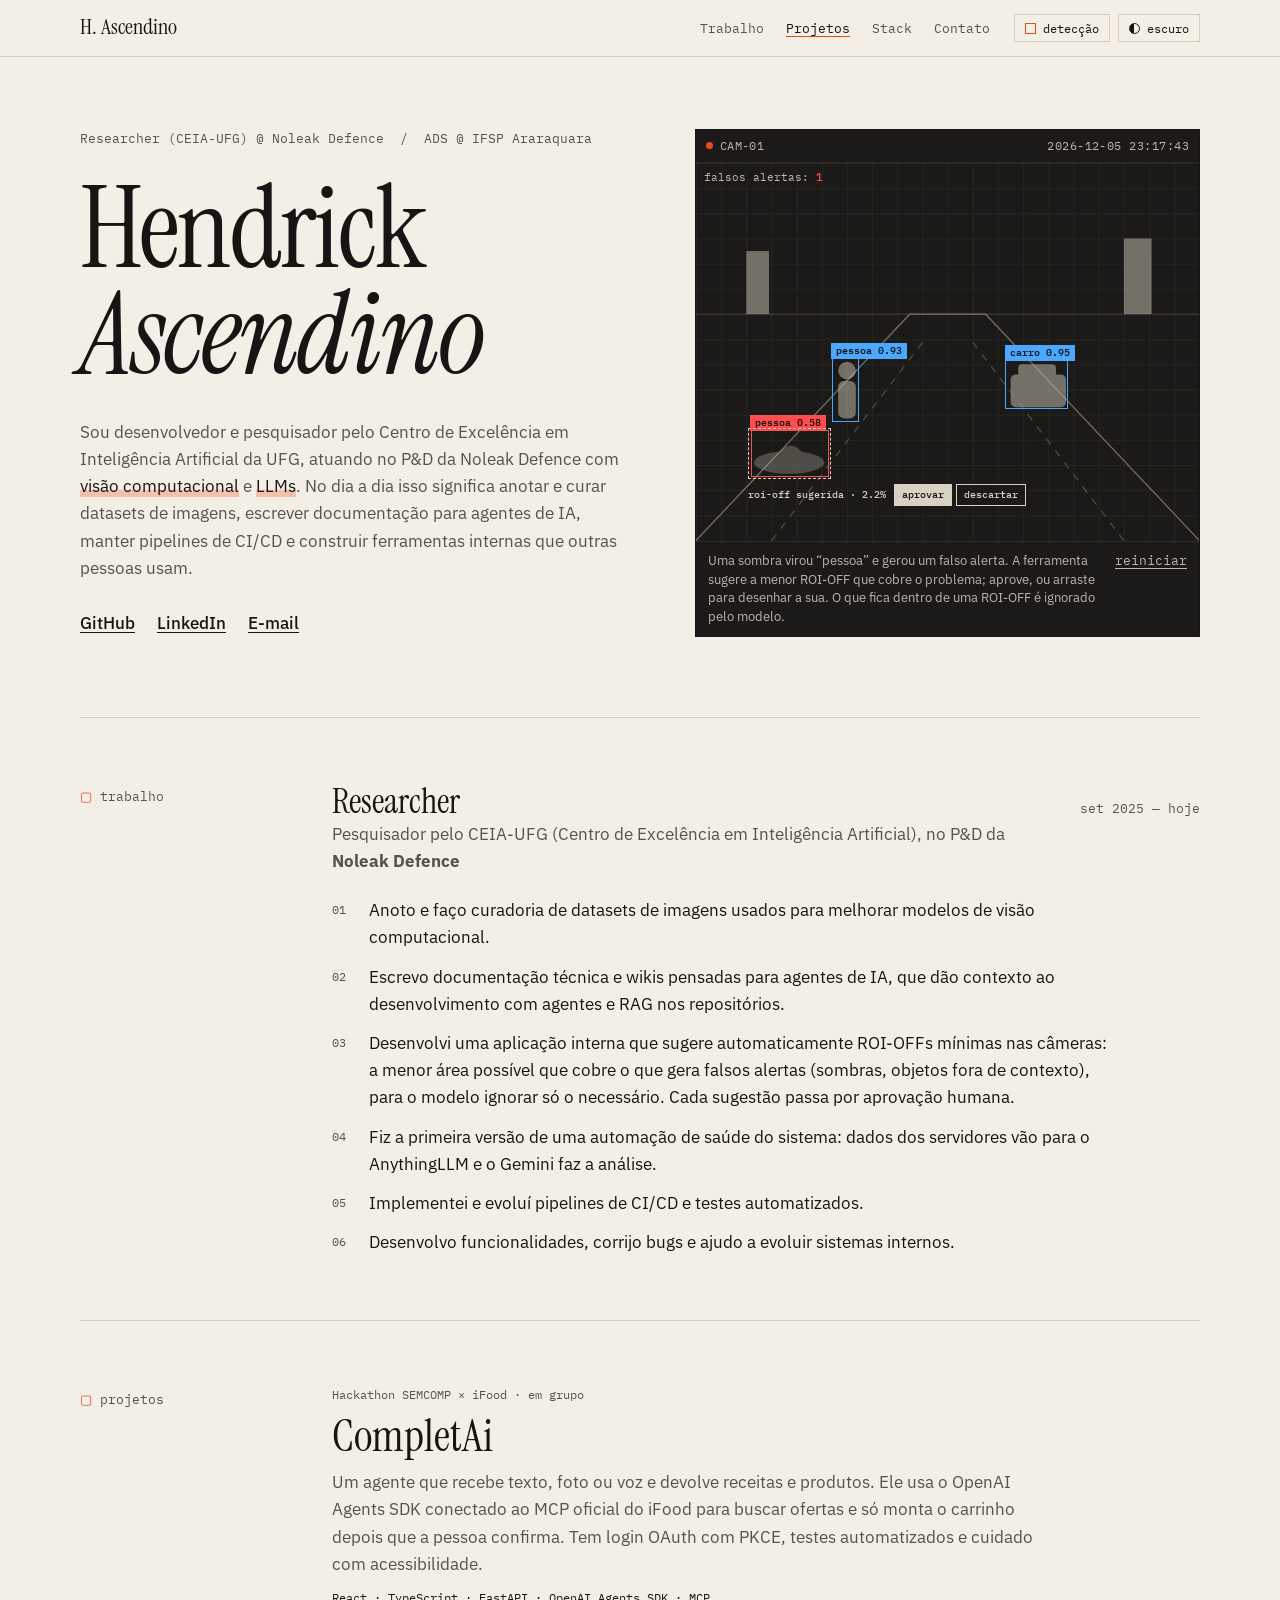
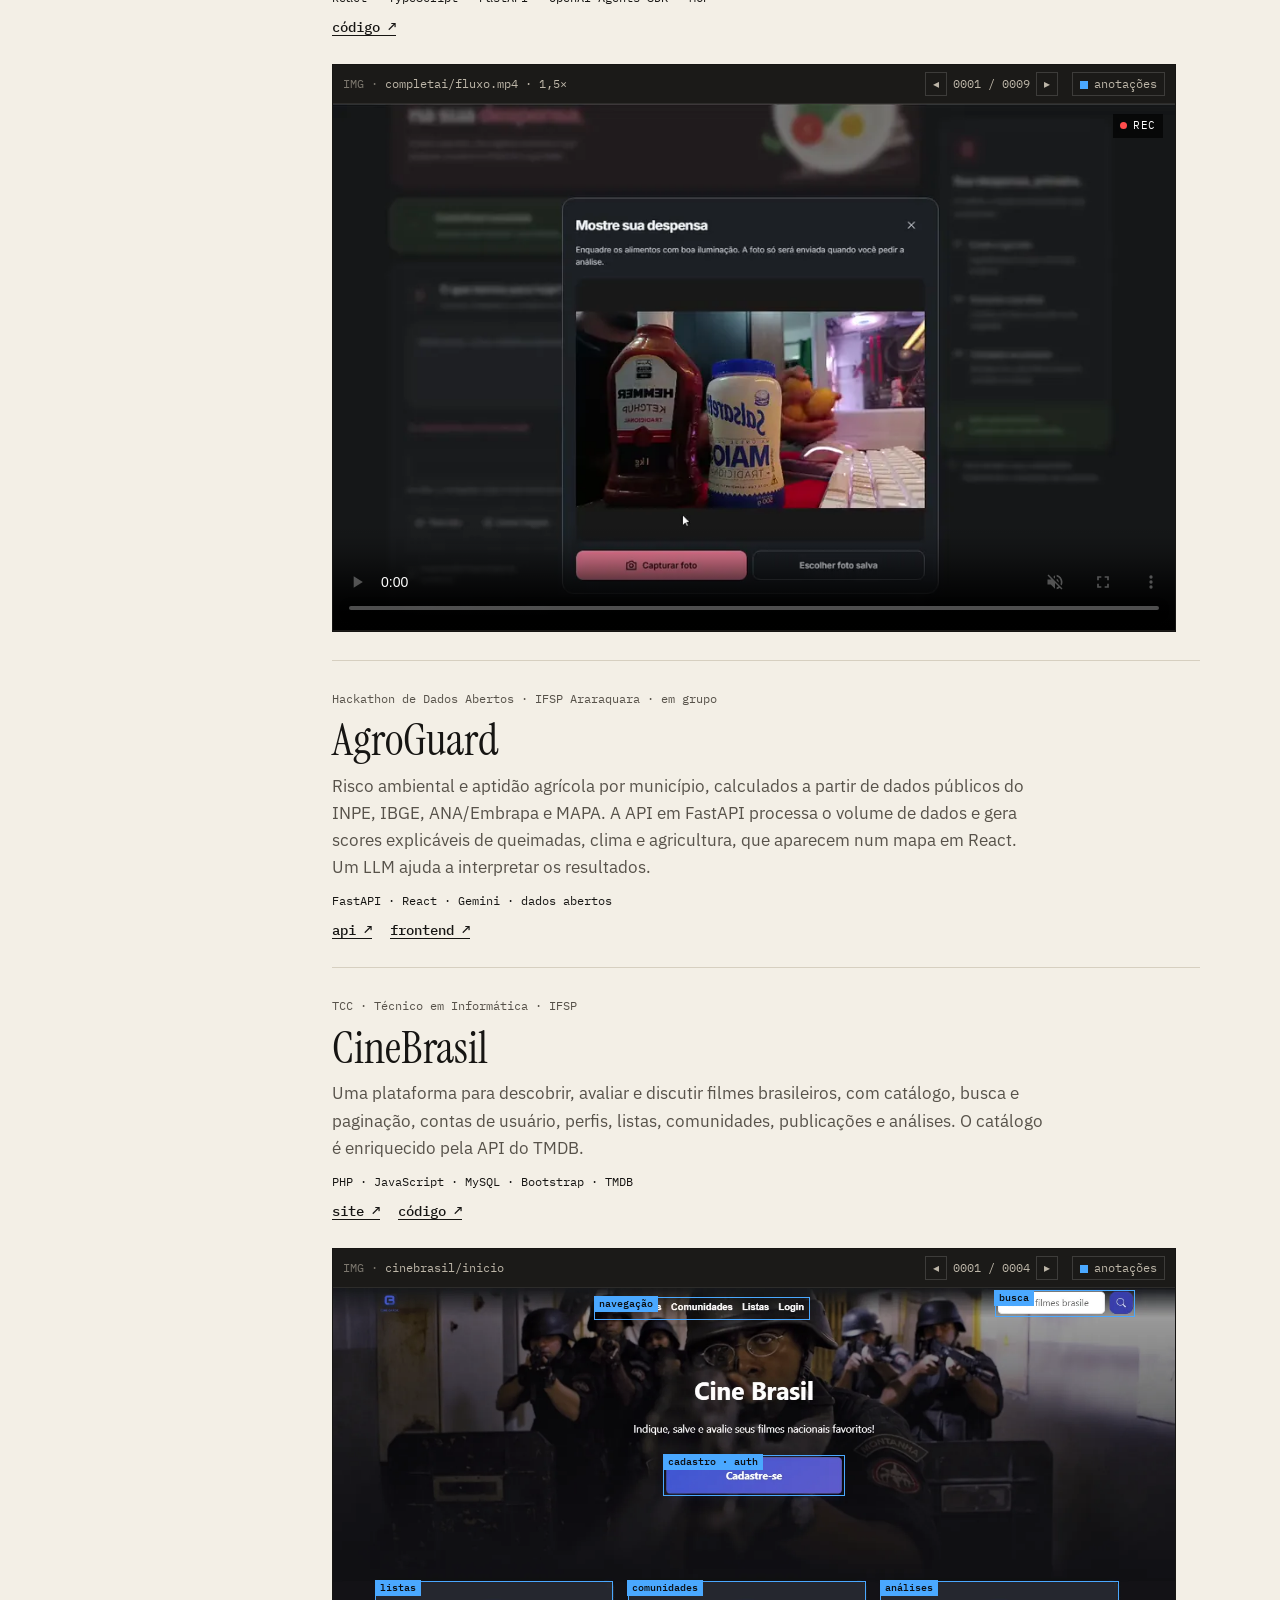
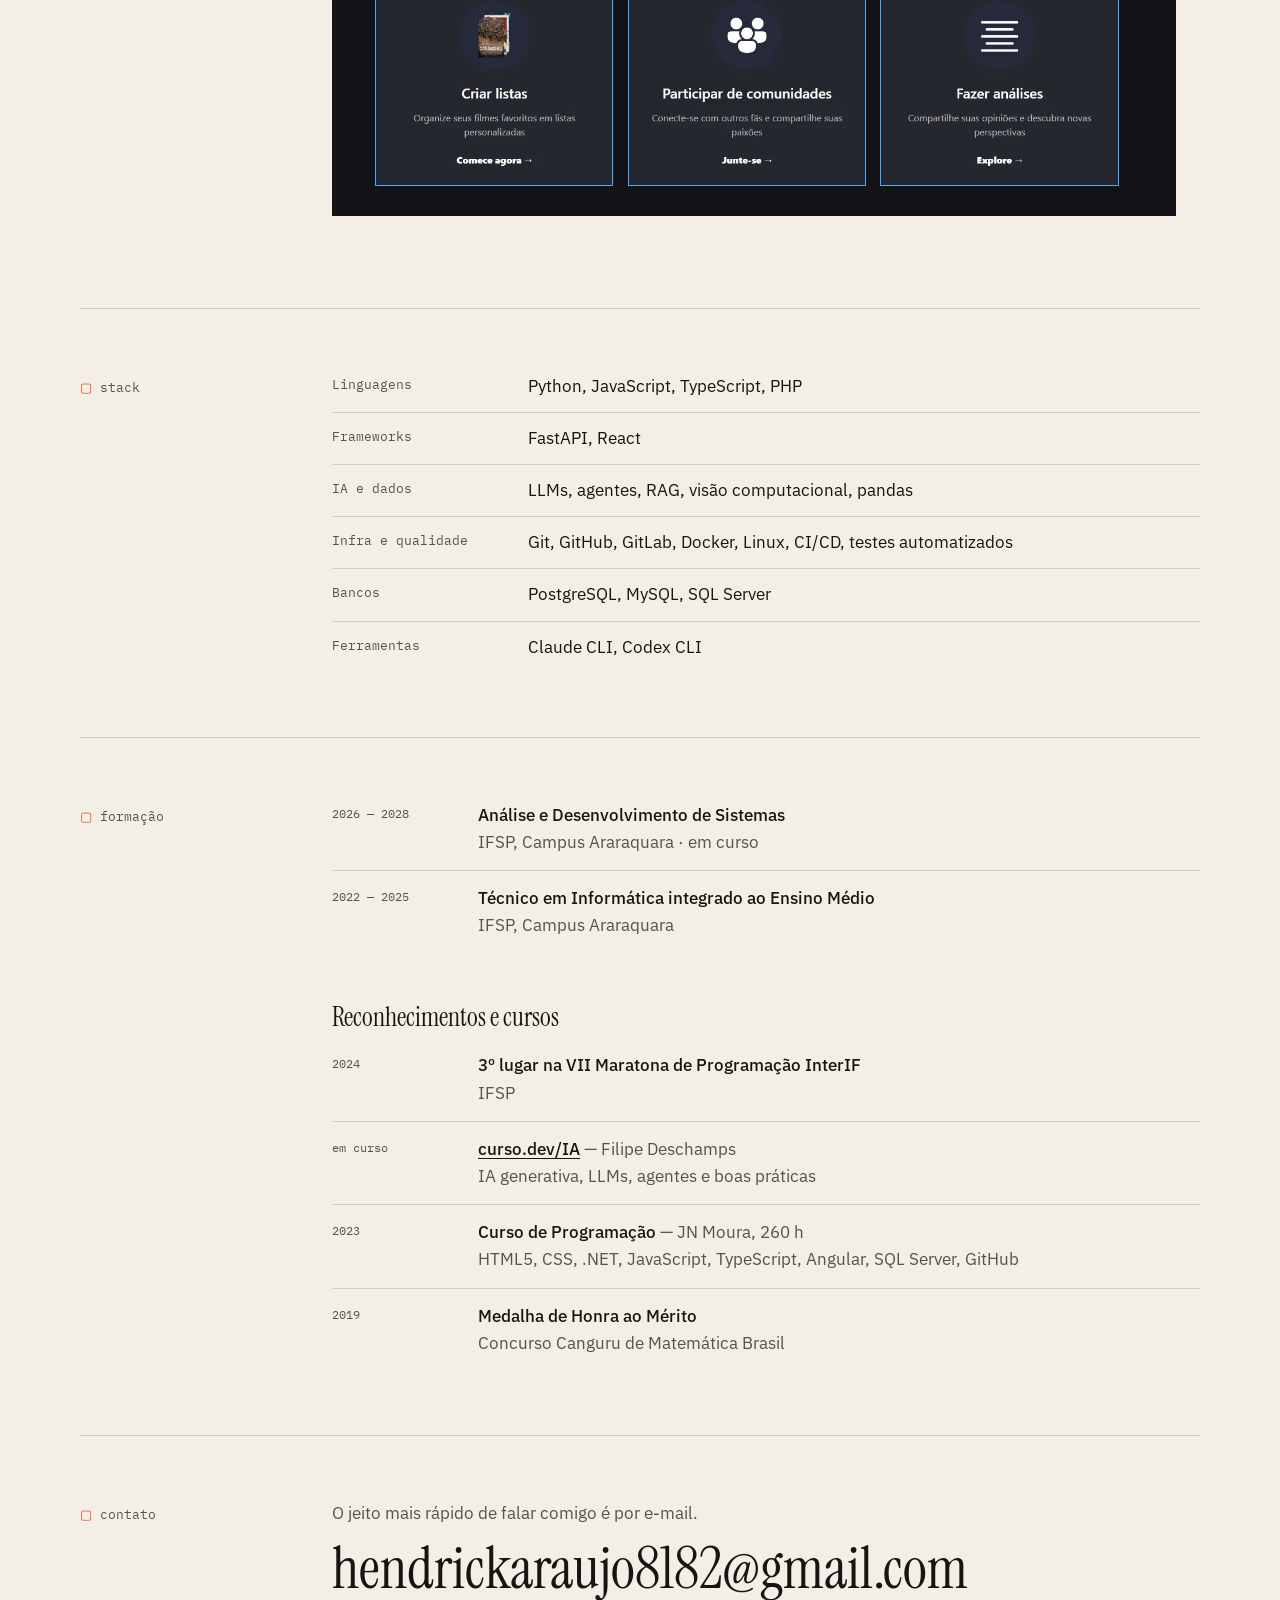
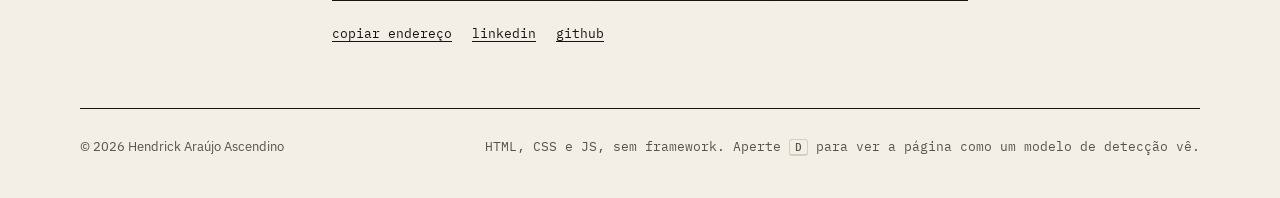
==== index.html @ 7380a677 "feat: trecho em vídeo e telas do tema claro no visualizador do CompletAi Co-Authored-By: Claude Opus" ====
<!doctype html>
<html lang="pt-BR">
<head>
  <meta charset="utf-8">
  <meta name="viewport" content="width=device-width, initial-scale=1">
  <title>Hendrick Ascendino</title>
  <meta name="description" content="Hendrick Araújo Ascendino — desenvolvedor e pesquisador no CEIA-UFG. Visão computacional, LLMs, RAG e aplicações full stack.">
  <meta property="og:title" content="Hendrick Ascendino">
  <meta property="og:description" content="Desenvolvedor e pesquisador no CEIA-UFG. Visão computacional, LLMs e full stack.">
  <link rel="icon" href="data:image/svg+xml,<svg xmlns='http://www.w3.org/2000/svg' viewBox='0 0 64 64'><rect width='64' height='64' fill='%23f3efe6'/><path d='M10 22V10h12M42 10h12v12M54 42v12H42M22 54H10V42' fill='none' stroke='%23e8491d' stroke-width='5'/><text x='32' y='42' font-family='Georgia,serif' font-size='30' fill='%23161513' text-anchor='middle'>H</text></svg>">
  <link rel="preconnect" href="https://fonts.googleapis.com">
  <link rel="preconnect" href="https://fonts.gstatic.com" crossorigin>
  <link href="https://fonts.googleapis.com/css2?family=Instrument+Serif:ital@0;1&family=IBM+Plex+Sans:wght@400;500;600&family=IBM+Plex+Mono:wght@400;500&display=swap" rel="stylesheet">
  <link rel="stylesheet" href="styles.css">
  <script>
    document.documentElement.classList.add('js');
    try { const t = localStorage.getItem('theme'); if (t) document.documentElement.dataset.theme = t; } catch (e) {}
  </script>
</head>
<body>
  <a class="skip" href="#conteudo">Pular para o conteúdo</a>

  <header class="top">
    <div class="wrap top__inner">
      <a href="#" class="top__name" data-det="nome">H. Ascendino</a>
      <nav class="top__nav" aria-label="Principal">
        <a href="#trabalho">Trabalho</a>
        <a href="#projetos">Projetos</a>
        <a href="#stack">Stack</a>
        <a href="#contato">Contato</a>
      </nav>
      <div class="top__tools">
        <button type="button" class="tool" id="detect-toggle" aria-pressed="false" title="Atalho: tecla D">
          <span class="tool__box" aria-hidden="true"></span>detecção
        </button>
        <button type="button" class="tool" id="theme-toggle" aria-label="Alternar tema claro/escuro">
          <span class="tool__theme" aria-hidden="true"></span><span id="theme-label">escuro</span>
        </button>
      </div>
    </div>
  </header>

  <main id="conteudo">

    <!-- ABERTURA -->
    <section class="intro wrap">
      <div class="intro__text">
        <p class="meta">Researcher (CEIA-UFG) @ Noleak Defence &nbsp;/&nbsp; ADS @ IFSP Araraquara</p>
        <h1 data-det="pessoa">Hendrick<br><em>Ascendino</em></h1>
        <p class="intro__lead" data-det="resumo">
          Sou desenvolvedor e pesquisador pelo Centro de Excelência em Inteligência Artificial
          da UFG, atuando no P&amp;D da Noleak Defence com <mark>visão computacional</mark> e
          <mark>LLMs</mark>. No dia a dia isso significa
          anotar e curar datasets de imagens, escrever documentação para agentes de IA, manter
          pipelines de CI/CD e construir ferramentas internas que outras pessoas usam.
        </p>
        <p class="intro__links">
          <a href="https://github.com/H3ndrick" target="_blank" rel="noopener">GitHub</a>
          <a href="https://www.linkedin.com/in/hendrick-ascendino/" target="_blank" rel="noopener">LinkedIn</a>
          <a href="mailto:hendrickaraujo8182@gmail.com">E-mail</a>
        </p>
      </div>

      <figure class="cam" data-det="câmera">
        <div class="cam__bar mono">
          <span><span class="rec" aria-hidden="true"></span>CAM-01</span>
          <span id="cam-clock">00:00:00</span>
        </div>
        <div class="cam__frame" id="cam-frame" role="application"
             aria-label="Simulação de câmera: aprove a ROI-OFF sugerida ou arraste para desenhar uma">
          <div class="cam__scene" aria-hidden="true">
            <svg viewBox="0 0 400 300" preserveAspectRatio="xMidYMid slice">
              <defs>
                <pattern id="grid" width="20" height="20" patternUnits="userSpaceOnUse">
                  <path d="M20 0H0V20" fill="none" stroke="currentColor" stroke-width=".5" opacity=".18"/>
                </pattern>
              </defs>
              <rect width="400" height="300" fill="url(#grid)"/>
              <!-- cena em perspectiva: corredor/estacionamento -->
              <g fill="none" stroke="currentColor" stroke-width="1" opacity=".55">
                <path d="M0 300 L170 120 M400 300 L230 120 M170 120 H230"/>
                <path d="M60 300 L182 140 M340 300 L218 140" stroke-dasharray="6 6" opacity=".6"/>
                <path d="M0 120 H400" opacity=".35"/>
              </g>
              <!-- sombra que o modelo confunde com uma pessoa -->
              <g fill="currentColor" opacity=".32">
                <ellipse cx="74" cy="238" rx="28" ry="9"/>
                <path d="M62 236 q12 -22 26 -2 z"/>
              </g>
              <g fill="currentColor" opacity=".55">
                <rect x="250" y="168" width="44" height="26" rx="4"/>
                <rect x="256" y="160" width="30" height="12" rx="3"/>
                <circle cx="120" cy="165" r="7"/>
                <rect x="113" y="173" width="14" height="30" rx="5"/>
                <rect x="40" y="70" width="18" height="50"/>
                <rect x="340" y="60" width="22" height="60"/>
              </g>
            </svg>
          </div>
          <div class="cam__layer" id="cam-layer"></div>
          <div class="cam__cross mono" id="cam-cross" aria-hidden="true"></div>
        </div>
        <figcaption class="cam__caption">
          <span>Uma sombra virou “pessoa” e gerou um falso alerta. A ferramenta sugere a menor ROI-OFF que cobre o problema; aprove, ou arraste para desenhar a sua. O que fica dentro de uma ROI-OFF é ignorado pelo modelo.</span>
          <button type="button" class="link-btn mono" id="cam-clear">reiniciar</button>
        </figcaption>
      </figure>
    </section>

    <!-- TRABALHO -->
    <section class="block wrap" id="trabalho">
      <h2 class="block__label">Trabalho</h2>
      <div class="block__body">
        <article class="job" data-det="experiência">
          <header class="job__head">
            <div>
              <h3>Researcher</h3>
              <p>Pesquisador pelo CEIA-UFG (Centro de Excelência em Inteligência Artificial), no P&amp;D da <strong>Noleak Defence</strong></p>
            </div>
            <p class="mono job__date">set 2025 — hoje</p>
          </header>
          <ul class="job__list">
            <li>Anoto e faço curadoria de datasets de imagens usados para melhorar modelos de visão computacional.</li>
            <li>Escrevo documentação técnica e wikis pensadas para agentes de IA, que dão contexto ao desenvolvimento com agentes e RAG nos repositórios.</li>
            <li>Desenvolvi uma aplicação interna que sugere automaticamente ROI-OFFs mínimas nas câmeras: a menor área possível que cobre o que gera falsos alertas (sombras, objetos fora de contexto), para o modelo ignorar só o necessário. Cada sugestão passa por aprovação humana.</li>
            <li>Fiz a primeira versão de uma automação de saúde do sistema: dados dos servidores vão para o AnythingLLM e o Gemini faz a análise.</li>
            <li>Implementei e evoluí pipelines de CI/CD e testes automatizados.</li>
            <li>Desenvolvo funcionalidades, corrijo bugs e ajudo a evoluir sistemas internos.</li>
          </ul>
        </article>
      </div>
    </section>

    <!-- PROJETOS -->
    <section class="block wrap" id="projetos">
      <h2 class="block__label">Projetos</h2>
      <ol class="block__body projects">
        <li class="proj" data-det="projeto">
          <p class="proj__ctx mono">Hackathon SEMCOMP × iFood · em grupo</p>
          <h3>CompletAi</h3>
          <p class="proj__desc">
            Um agente que recebe texto, foto ou voz e devolve receitas e produtos. Ele usa o
            OpenAI Agents SDK conectado ao MCP oficial do iFood para buscar ofertas e só monta o
            carrinho depois que a pessoa confirma. Tem login OAuth com PKCE, testes automatizados
            e cuidado com acessibilidade.
          </p>
          <p class="proj__stack mono">React · TypeScript · FastAPI · OpenAI Agents SDK · MCP</p>
          <p class="proj__links">
            <a href="https://github.com/YagorVitor/Hackathon-Ifood" target="_blank" rel="noopener">código</a>
          </p>

          <!-- Quadros extraídos da gravação do fluxo completo (endereço desfocado). -->
          <figure class="shot" aria-label="Quadros do CompletAi em funcionamento, com anotações">
            <div class="shot__bar mono">
              <span class="shot__file">completai/fluxo.mp4</span>
              <span class="shot__nav">
                <button type="button" class="shot__btn" data-step="-1" aria-label="Imagem anterior">◂</button>
                <span class="shot__count">0001 / 0009</span>
                <button type="button" class="shot__btn" data-step="1" aria-label="Próxima imagem">▸</button>
              </span>
              <button type="button" class="shot__toggle" aria-pressed="true">anotações</button>
            </div>
            <div class="shot__frame">
              <div class="shot__item shot__item--video" data-file="completai/fluxo.mp4 · 1,5×">
                <video src="img/completai-fluxo.mp4" poster="img/completai-fluxo-poster.webp"
                       muted loop playsinline preload="none"
                       aria-label="Trecho da gravação: a foto da despensa é capturada e o agente lista os ingredientes reconhecidos"></video>
                <span class="shot__rec mono" aria-hidden="true">REC</span>
              </div>
              <div class="shot__item" data-file="completai/inicio" hidden>
                <img src="img/completai-1-inicio.webp" width="1440" height="900" loading="lazy"
                     alt="Tela inicial do CompletAi: etapas do fluxo, conta iFood conectada e campo para descrever a despensa">
                <div class="ann ann--below" style="--l:81.6; --t:3; --w:10.8; --h:4" data-label="OAuth · iFood"></div>
                <div class="ann ann--out" style="--l:17; --t:12.8; --w:64.6; --h:4.2" data-label="fluxo em 4 etapas"></div>
                <div class="ann" style="--l:6.6; --t:52.3; --w:63.3; --h:10.3" data-label="conta conectada"></div>
                <div class="ann" style="--l:8.5; --t:75.9; --w:59.4; --h:16.1" data-label="entrada · texto"></div>
              </div>
              <div class="shot__item" data-file="completai/foto" hidden>
                <img src="img/completai-2-foto.webp" width="1440" height="900" loading="lazy"
                     alt="Modal Mostre sua despensa capturando pela câmera uma foto com ketchup e maionese">
                <div class="ann ann--group ann--out" style="--l:26.9; --t:15.4; --w:45.1; --h:75.5" data-label="entrada · câmera"></div>
                <div class="ann" style="--l:32.3; --t:37.1; --w:11.9; --h:37.3" data-label="ketchup 0.94"></div>
                <div class="ann" style="--l:44.6; --t:46.2; --w:9; --h:28.2" data-label="maionese 0.91"></div>
                <div class="ann" style="--l:55; --t:48.5; --w:6; --h:12.7" data-label="batata 0.62"></div>
              </div>
              <div class="shot__item" data-file="completai/sugestoes" hidden>
                <img src="img/completai-3-sugestoes.webp" width="1440" height="900" loading="lazy"
                     alt="Três sugestões do agente: aproveitar o que tem, completar no mercado e conveniência">
                <div class="ann ann--out" style="--l:6.6; --t:3.5; --w:10.8; --h:5.3" data-label="voz · TTS"></div>
                <div class="ann ann--out" style="--l:6.6; --t:18.6; --w:20.4; --h:81.2" data-label="aproveitar"></div>
                <div class="ann ann--out" style="--l:27.9; --t:18.6; --w:20.4; --h:81.2" data-label="completar no mercado"></div>
                <div class="ann ann--out" style="--l:49.3; --t:18.6; --w:20.4; --h:81.2" data-label="conveniência"></div>
                <div class="ann ann--out" style="--l:73.4; --t:20; --w:17.4; --h:10.8" data-label="ingredientes reconhecidos"></div>
              </div>
              <div class="shot__item" data-file="completai/oferta" hidden>
                <img src="img/completai-4-oferta.webp" width="1440" height="900" loading="lazy"
                     alt="Oferta de carne moída retornada pelo MCP do iFood, com loja, preço, frete e custo estimado">
                <div class="ann ann--out" style="--l:8.1; --t:22.7; --w:60.3; --h:17.3" data-label="oferta · MCP iFood"></div>
                <div class="ann" style="--l:8.1; --t:41.6; --w:60.3; --h:19.6" data-label="custo estimado"></div>
                <div class="ann" style="--l:8.1; --t:62.7; --w:60.3; --h:5.9" data-label="montar carrinho"></div>
              </div>
              <div class="shot__item" data-file="completai/revisao" hidden>
                <img src="img/completai-5-revisao.webp" width="1440" height="900" loading="lazy"
                     alt="Revisão do carrinho antes de confirmar, com item, subtotal estimado e aviso do que acontece ao confirmar">
                <div class="ann ann--out" style="--l:6.6; --t:17.9; --w:63.3; --h:46.4" data-label="carrinho proposto"></div>
                <div class="ann" style="--l:8.1; --t:35.1; --w:60.1; --h:5.2" data-label="endereço · oculto"></div>
                <div class="ann" style="--l:6.6; --t:66.4; --w:63.3; --h:10.8" data-label="confirmação humana"></div>
              </div>
              <div class="shot__item" data-file="completai/resultado" hidden>
                <img src="img/completai-6-resultado.webp" width="1440" height="900" loading="lazy"
                     alt="Resultado do MCP do iFood: itens conferidos no carrinho com subtotal, descontos e total">
                <div class="ann ann--out" style="--l:17; --t:13; --w:66; --h:4.2" data-label="etapa 4/4"></div>
                <div class="ann ann--out" style="--l:6.6; --t:30.4; --w:63.3; --h:11.7" data-label="resposta · MCP iFood"></div>
                <div class="ann ann--out" style="--l:8.1; --t:59; --w:60.3; --h:14.7" data-label="totais do iFood"></div>
              </div>
              <div class="shot__item" data-file="completai/inicio · tema claro" hidden>
                <img src="img/completai-7-claro.webp" width="1440" height="900" loading="lazy"
                     alt="Tela inicial do CompletAi no tema claro, com o painel para conectar a conta iFood">
                <div class="ann ann--below" style="--l:80.4; --t:2.3; --w:12.4; --h:5.5" data-label="OAuth · iFood"></div>
                <div class="ann ann--out" style="--l:17.7; --t:12.9; --w:64.6; --h:3.9" data-label="fluxo em 4 etapas"></div>
                <div class="ann ann--out" style="--l:7.2; --t:52.4; --w:63.1; --h:16.4" data-label="login OAuth · PKCE"></div>
                <div class="ann ann--out" style="--l:9; --t:82.1; --w:59.4; --h:16" data-label="entrada · texto"></div>
              </div>
              <div class="shot__item" data-file="completai/camera · tema claro" hidden>
                <img src="img/completai-8-camera-off.webp" width="1440" height="900" loading="lazy"
                     alt="Modal da câmera no tema claro avisando que a câmera foi desligada ao sair da aba">
                <div class="ann ann--group ann--out" style="--l:27.5; --t:12.7; --w:45; --h:85" data-label="entrada · câmera"></div>
                <div class="ann" style="--l:29.3; --t:28.3; --w:41.4; --h:49.8" data-label="câmera · sem sinal"></div>
                <div class="ann ann--out" style="--l:29.3; --t:79.9; --w:41.4; --h:7.6" data-label="erro tratado"></div>
              </div>
              <div class="shot__scan" aria-hidden="true"></div>
            </div>
          </figure>
        </li>

        <li class="proj" data-det="projeto">
          <p class="proj__ctx mono">Hackathon de Dados Abertos · IFSP Araraquara · em grupo</p>
          <h3>AgroGuard</h3>
          <p class="proj__desc">
            Risco ambiental e aptidão agrícola por município, calculados a partir de dados públicos
            do INPE, IBGE, ANA/Embrapa e MAPA. A API em FastAPI processa o volume de dados e gera
            scores explicáveis de queimadas, clima e agricultura, que aparecem num mapa em React.
            Um LLM ajuda a interpretar os resultados.
          </p>
          <p class="proj__stack mono">FastAPI · React · Gemini · dados abertos</p>
          <p class="proj__links">
            <a href="https://github.com/H3ndrick/agroguard-api" target="_blank" rel="noopener">api</a>
            <a href="https://github.com/gugah-com-h/AgroGuardAI" target="_blank" rel="noopener">frontend</a>
          </p>
        </li>

        <li class="proj" data-det="projeto">
          <p class="proj__ctx mono">TCC · Técnico em Informática · IFSP</p>
          <h3>CineBrasil</h3>
          <p class="proj__desc">
            Uma plataforma para descobrir, avaliar e discutir filmes brasileiros, com catálogo,
            busca e paginação, contas de usuário, perfis, listas, comunidades, publicações e
            análises. O catálogo é enriquecido pela API do TMDB.
          </p>
          <p class="proj__stack mono">PHP · JavaScript · MySQL · Bootstrap · TMDB</p>
          <p class="proj__links">
            <a href="https://cinebrasil.gt.tc" target="_blank" rel="noopener">site</a>
            <a href="https://github.com/H3ndrick/cinebrasil-tcc" target="_blank" rel="noopener">código</a>
          </p>

          <!-- Visualizador de prints no estilo dataset anotado.
               Cada .shot__item é um "frame"; as caixas usam % da imagem (--l, --t, --w, --h). -->
          <figure class="shot" aria-label="Capturas de tela do CineBrasil com anotações">
            <div class="shot__bar mono">
              <span class="shot__file">cinebrasil/inicio</span>
              <span class="shot__nav">
                <button type="button" class="shot__btn" data-step="-1" aria-label="Imagem anterior">◂</button>
                <span class="shot__count">0001 / 0004</span>
                <button type="button" class="shot__btn" data-step="1" aria-label="Próxima imagem">▸</button>
              </span>
              <button type="button" class="shot__toggle" aria-pressed="true">anotações</button>
            </div>
            <div class="shot__frame">
              <div class="shot__item" data-file="cinebrasil/inicio">
                <img src="img/cinebrasil-inicio.webp" width="1440" height="900" loading="lazy"
                     alt="Página inicial do CineBrasil: menu, busca, botão de cadastro e cards de listas, comunidades e análises">
                <div class="ann" style="--l:31; --t:1.6; --w:25.6; --h:4.4" data-label="navegação"></div>
                <div class="ann" style="--l:78.6; --t:.4; --w:16.6; --h:5" data-label="busca"></div>
                <div class="ann" style="--l:39.2; --t:31.6; --w:21.6; --h:7.8" data-label="cadastro · auth"></div>
                <div class="ann" style="--l:5; --t:55.6; --w:28.3; --h:38.9" data-label="listas"></div>
                <div class="ann" style="--l:35; --t:55.6; --w:28.3; --h:38.9" data-label="comunidades"></div>
                <div class="ann" style="--l:65; --t:55.6; --w:28.3; --h:38.9" data-label="análises"></div>
              </div>
              <div class="shot__item" data-file="cinebrasil/filmes" hidden>
                <img src="img/cinebrasil-filmes.webp" width="1440" height="900" loading="lazy"
                     alt="Catálogo de filmes brasileiros do CineBrasil em grade de pôsteres, com dados da API do TMDB">
                <div class="ann" style="--l:78.6; --t:.4; --w:16.6; --h:5" data-label="busca"></div>
                <div class="ann" style="--l:13.06; --t:8.89; --w:13.89; --h:33.33" data-label="filme 0.98"></div>
                <div class="ann" style="--l:28.06; --t:8.89; --w:13.89; --h:33.33" data-label="filme 0.97"></div>
                <div class="ann" style="--l:43.06; --t:8.89; --w:13.89; --h:33.33" data-label="filme 0.99"></div>
                <div class="ann" style="--l:58.06; --t:8.89; --w:13.89; --h:33.33" data-label="filme 0.96"></div>
                <div class="ann" style="--l:73.06; --t:8.89; --w:13.89; --h:33.33" data-label="filme 0.98"></div>
                <div class="ann ann--group" style="--l:12.4; --t:43.4; --w:75.2; --h:56.6" data-label="catálogo · API TMDB"></div>
              </div>
              <div class="shot__item" data-file="cinebrasil/filme?id=1000837" hidden>
                <img src="img/cinebrasil-filme.webp" width="1440" height="900" loading="lazy"
                     alt="Página do filme Ainda Estou Aqui no CineBrasil: capa, sinopse, botão de adicionar à lista, análise do usuário e média de avaliações">
                <div class="ann" style="--l:7; --t:14.8; --w:13.4; --h:31.4" data-label="capa · TMDB"></div>
                <div class="ann ann--out" style="--l:25; --t:39.6; --w:19.2; --h:7.2" data-label="filme 0.99"></div>
                <div class="ann ann--out" style="--l:74; --t:40.6; --w:21.2; --h:23.4" data-label="minha análise"></div>
                <div class="ann ann--out" style="--l:4.7; --t:47.9; --w:11.3; --h:5.5" data-label="listas"></div>
                <div class="ann" style="--l:4.7; --t:54.6; --w:68.6; --h:11.4" data-label="sinopse"></div>
                <div class="ann" style="--l:4.7; --t:83.2; --w:20.3; --h:16.8" data-label="média das notas"></div>
              </div>
              <div class="shot__item" data-file="cinebrasil/perfil" hidden>
                <img src="img/cinebrasil-perfil.webp" width="1440" height="900" loading="lazy"
                     alt="Perfil de usuário no CineBrasil com foto, seguidores e avaliações de O Homem Que Copiava e Bacurau">
                <div class="ann" style="--l:18.9; --t:12.9; --w:12.3; --h:20" data-label="pessoa 0.91"></div>
                <div class="ann ann--out" style="--l:68.5; --t:26.4; --w:13; --h:4.8" data-label="seguidores"></div>
                <div class="ann ann--out" style="--l:41.9; --t:33.3; --w:15.5; --h:3.4" data-label="abas"></div>
                <div class="ann" style="--l:24.3; --t:40.6; --w:50.1; --h:22.6" data-label="avaliação 0.97"></div>
                <div class="ann" style="--l:24.3; --t:67.4; --w:50.1; --h:22.6" data-label="avaliação 0.99"></div>
              </div>
              <div class="shot__scan" aria-hidden="true"></div>
            </div>
          </figure>
        </li>
      </ol>
    </section>

    <!-- STACK -->
    <section class="block wrap" id="stack">
      <h2 class="block__label">Stack</h2>
      <dl class="block__body stack" data-det="habilidades">
        <div><dt>Linguagens</dt><dd>Python, JavaScript, TypeScript, PHP</dd></div>
        <div><dt>Frameworks</dt><dd>FastAPI, React</dd></div>
        <div><dt>IA e dados</dt><dd>LLMs, agentes, RAG, visão computacional, pandas</dd></div>
        <div><dt>Infra e qualidade</dt><dd>Git, GitHub, GitLab, Docker, Linux, CI/CD, testes automatizados</dd></div>
        <div><dt>Bancos</dt><dd>PostgreSQL, MySQL, SQL Server</dd></div>
        <div><dt>Ferramentas</dt><dd>Claude CLI, Codex CLI</dd></div>
      </dl>
    </section>

    <!-- FORMAÇÃO -->
    <section class="block wrap" id="formacao">
      <h2 class="block__label">Formação</h2>
      <div class="block__body">
        <ul class="rows">
          <li data-det="formação">
            <span class="mono rows__date">2026 — 2028</span>
            <span><strong>Análise e Desenvolvimento de Sistemas</strong><br>IFSP, Campus Araraquara · em curso</span>
          </li>
          <li data-det="formação">
            <span class="mono rows__date">2022 — 2025</span>
            <span><strong>Técnico em Informática integrado ao Ensino Médio</strong><br>IFSP, Campus Araraquara</span>
          </li>
        </ul>

        <h3 class="sub">Reconhecimentos e cursos</h3>
        <ul class="rows">
          <li data-det="prêmio">
            <span class="mono rows__date">2024</span>
            <span><strong>3º lugar na VII Maratona de Programação InterIF</strong><br>IFSP</span>
          </li>
          <li>
            <span class="mono rows__date">em curso</span>
            <span><strong><a href="https://curso.dev/ia" target="_blank" rel="noopener">curso.dev/IA</a></strong> — Filipe Deschamps<br>IA generativa, LLMs, agentes e boas práticas</span>
          </li>
          <li>
            <span class="mono rows__date">2023</span>
            <span><strong>Curso de Programação</strong> — JN Moura, 260 h<br>HTML5, CSS, .NET, JavaScript, TypeScript, Angular, SQL Server, GitHub</span>
          </li>
          <li>
            <span class="mono rows__date">2019</span>
            <span><strong>Medalha de Honra ao Mérito</strong><br>Concurso Canguru de Matemática Brasil</span>
          </li>
        </ul>
      </div>
    </section>

    <!-- CONTATO -->
    <section class="block wrap contact" id="contato">
      <h2 class="block__label">Contato</h2>
      <div class="block__body">
        <p class="contact__lead">O jeito mais rápido de falar comigo é por e-mail.</p>
        <a class="contact__mail" href="mailto:hendrickaraujo8182@gmail.com" data-det="e-mail">hendrickaraujo8182@gmail.com</a>
        <p class="contact__more">
          <button type="button" class="link-btn mono" id="copy-email" data-email="hendrickaraujo8182@gmail.com">copiar endereço</button>
          <a class="mono" href="https://www.linkedin.com/in/hendrick-ascendino/" target="_blank" rel="noopener">linkedin</a>
          <a class="mono" href="https://github.com/H3ndrick" target="_blank" rel="noopener">github</a>
          <span class="mono status" id="copy-status" role="status" aria-live="polite"></span>
        </p>
      </div>
    </section>
  </main>

  <footer class="foot wrap">
    <p>© <span id="year"></span> Hendrick Araújo Ascendino</p>
    <p class="mono">HTML, CSS e JS, sem framework. Aperte <kbd>D</kbd> para ver a página como um modelo de detecção vê.</p>
  </footer>

  <div class="det-layer" id="det-layer" aria-hidden="true"></div>
  <p class="det-hud mono" id="det-hud" aria-live="polite"></p>

  <script src="script.js"></script>
</body>
</html>
---- styles.css ----
/* ---------- tokens ---------- */
:root {
  --paper: #f3efe6;
  --paper-2: #ebe6da;
  --ink: #161513;
  --ink-2: #57524a;
  --rule: #d6cfc0;
  --mark: #e8491d;       /* laranja de ferramenta de anotação */
  --mark-ink: #ffffff;
  --cam-bg: #1b1a18;
  --cam-ink: #bdb6a8;
  /* cores do quadro de câmera */
  --det-ok: #4aa8ff;     /* detecção correta */
  --det-bad: #ff4d4d;    /* falso alerta */
  --roi-off: #d9d2c4;    /* área ignorada */
  /* classes do modo detecção */
  --p1: var(--mark); --p2: #2f7d6d; --p3: #3b5bdb; --p4: #b5179e; --p5: #a87600;
  --det-text: #ffffff;
  --serif: "Instrument Serif", Georgia, "Times New Roman", serif;
  --sans: "IBM Plex Sans", system-ui, sans-serif;
  --mono: "IBM Plex Mono", ui-monospace, Menlo, monospace;
  color-scheme: light;
}
/* O tema claro é o padrão; o escuro só entra pelo botão. */
:root[data-theme="dark"] {
  --paper: #111214;
  --paper-2: #18191c;
  --ink: #e6e6e3;
  --ink-2: #9a9ca1;
  --rule: #2a2c30;
  --mark: #5fd0bd;
  --mark-ink: #0e1a18;
  --cam-bg: #0a0b0c;
  --cam-ink: #8d9096;
  --p1: var(--mark); --p2: #f2c14e; --p3: #8fb3ff; --p4: #f28fd1; --p5: #b4e06b;
  --det-text: #111214;
  color-scheme: dark;
}

/* ---------- base ---------- */
*, *::before, *::after { box-sizing: border-box; }
html { scroll-behavior: smooth; scroll-padding-top: 72px; }
body {
  margin: 0;
  background: var(--paper);
  color: var(--ink);
  font: 400 17px/1.6 var(--sans);
  -webkit-font-smoothing: antialiased;
  overflow-x: hidden;
}
h1, h2, h3, p, ul, ol, dl, dd, figure { margin: 0; padding: 0; }
ul, ol { list-style: none; }
a { color: inherit; text-decoration-thickness: 1px; text-underline-offset: 3px; }
a:hover { color: var(--mark); }
.mono { font-family: var(--mono); }
.wrap { width: min(1120px, 100% - 32px); margin-inline: auto; }
::selection { background: var(--mark); color: var(--mark-ink); }
:focus-visible { outline: 2px solid var(--mark); outline-offset: 3px; }
kbd { font: 500 .85em var(--mono); border: 1px solid var(--rule); border-bottom-width: 2px; padding: 0 5px; border-radius: 3px; }

.skip { position: absolute; left: -999px; top: 8px; background: var(--ink); color: var(--paper); padding: 8px 12px; z-index: 100; }
.skip:focus { left: 8px; }

/* ---------- topo ---------- */
.top { position: sticky; top: 0; z-index: 40; background: var(--paper); border-bottom: 1px solid var(--rule); }
.top__inner { display: flex; align-items: center; gap: 24px; height: 56px; }
.top__name { font: 400 1.35rem/1 var(--serif); text-decoration: none; }
.top__nav { display: flex; gap: 22px; margin-left: auto; font: 400 .82rem var(--mono); }
.top__nav a { text-decoration: none; color: var(--ink-2); }
.top__nav a:hover, .top__nav a.on { color: var(--ink); }
.top__nav a.on { text-decoration: underline; text-decoration-color: var(--mark); }
.top__tools { display: flex; gap: 8px; }
.tool {
  display: inline-flex; align-items: center; gap: 7px;
  font: 400 .78rem var(--mono); color: var(--ink);
  background: transparent; border: 1px solid var(--rule);
  padding: 5px 10px; cursor: pointer;
}
.tool:hover { border-color: var(--ink); }
.tool__box { width: 11px; height: 11px; border: 1.5px solid var(--mark); }
.tool[aria-pressed="true"] { background: var(--mark); border-color: var(--mark); color: var(--mark-ink); }
.tool[aria-pressed="true"] .tool__box { border-color: var(--mark-ink); background: var(--mark-ink); }
.tool__theme { width: 11px; height: 11px; border-radius: 50%; border: 1.5px solid currentColor;
  background: linear-gradient(90deg, currentColor 50%, transparent 50%); }

/* ---------- abertura ---------- */
.intro {
  display: grid; grid-template-columns: 1.05fr .95fr; gap: 56px; align-items: end;
  padding: 72px 0 80px; border-bottom: 1px solid var(--rule);
}
.meta { font: 400 .8rem var(--mono); color: var(--ink-2); margin-bottom: 28px; }
.intro h1 {
  font: 400 clamp(3.6rem, 9vw, 7.2rem)/.92 var(--serif);
  letter-spacing: -.02em; margin-bottom: 32px; display: inline-block;
}
.intro h1 em { font-style: italic; }
.intro__lead { max-width: 34em; color: var(--ink-2); }
.intro__lead mark { background: none; color: var(--ink); box-shadow: inset 0 -.42em 0 color-mix(in srgb, var(--mark) 28%, transparent); }
.intro__links { display: flex; gap: 22px; margin-top: 28px; font-weight: 500; }

/* ---------- câmera (ROI) ---------- */
.cam { border: 1px solid var(--ink); background: var(--cam-bg); color: var(--cam-ink); }
.cam__bar { display: flex; justify-content: space-between; padding: 7px 10px; font-size: .72rem; letter-spacing: .04em; border-bottom: 1px solid #ffffff14; }
.rec { display: inline-block; width: 7px; height: 7px; border-radius: 50%; background: var(--mark); margin-right: 7px; vertical-align: 1px; animation: blink 1.6s steps(2, start) infinite; }
@keyframes blink { to { visibility: hidden; } }
.cam__frame { position: relative; aspect-ratio: 4 / 3; cursor: crosshair; touch-action: none; user-select: none; overflow: hidden; }
.cam__scene, .cam__scene svg { position: absolute; inset: 0; width: 100%; height: 100%; }
.cam__layer { position: absolute; inset: 0; }
/* caixas dentro do quadro (posições em %) */
.bx { position: absolute; border: 1.5px solid var(--c); transition: opacity .35s; }
.bx > span {
  position: absolute; left: -1.5px; bottom: 100%; white-space: nowrap;
  font: 500 10px/1 var(--mono); padding: 3px 5px; background: var(--c); color: #0b0b0b;
}
.bx--ok  { --c: var(--det-ok); }
.bx--bad { --c: var(--det-bad); animation: alert 1.2s ease-in-out infinite; }
@keyframes alert { 50% { box-shadow: 0 0 0 3px color-mix(in srgb, var(--det-bad) 35%, transparent); } }
.bx.ignored { opacity: 0; }
/* ROI-OFF: área que o modelo deve ignorar */
.bx--off {
  --c: var(--roi-off);
  background: repeating-linear-gradient(135deg, color-mix(in srgb, var(--roi-off) 22%, transparent) 0 2px, transparent 2px 7px);
}
.bx--suggest { border-style: dashed; background: none; }
.bx--suggest > span { display: none; }
.bx.drawing { border-style: dashed; }
.cam__actions { position: absolute; display: flex; align-items: center; gap: 4px; white-space: nowrap; }
.cam__actions > span { font: 500 10px/1 var(--mono); color: var(--roi-off); margin-right: 4px; }
.cam__actions button {
  font: 500 10px/1 var(--mono); padding: 5px 7px; cursor: pointer;
  border: 1px solid var(--roi-off); background: var(--cam-bg); color: var(--roi-off);
}
.cam__actions button:first-of-type { background: var(--roi-off); color: #111; }
.cam__actions button:hover { filter: brightness(1.15); }
.cam__alerts { position: absolute; left: 8px; top: 6px; margin: 0; font-size: .68rem; pointer-events: none; }
.cam__alerts b { color: var(--det-bad); font-weight: 500; }
.cam__alerts.clear b { color: var(--det-ok); }
.cam__cross { position: absolute; right: 8px; bottom: 6px; font-size: .68rem; opacity: .8; pointer-events: none; }
.cam__caption { display: flex; justify-content: space-between; align-items: flex-start; gap: 16px;
  padding: 10px 12px; font-size: .8rem; line-height: 1.45; color: var(--cam-ink); border-top: 1px solid #ffffff14; }
.link-btn { background: none; border: 0; padding: 0; font-size: .8rem; color: inherit; text-decoration: underline; text-underline-offset: 3px; cursor: pointer; }
.link-btn:hover { color: var(--mark); }

/* ---------- blocos ---------- */
.block { display: grid; grid-template-columns: 220px 1fr; gap: 32px; padding: 64px 0; border-bottom: 1px solid var(--rule); }
.block__label { font: 400 .8rem var(--mono); color: var(--ink-2); text-transform: lowercase; padding-top: 6px; position: sticky; top: 80px; align-self: start; }
.block__label::before { content: "▢ "; color: var(--mark); }
.block__body { min-width: 0; }

/* trabalho */
.job__head { display: flex; justify-content: space-between; gap: 24px; align-items: baseline; margin-bottom: 22px; }
.job h3 { font: 400 2.2rem/1.1 var(--serif); }
.job__head p { color: var(--ink-2); }
.job__date { font-size: .8rem; white-space: nowrap; }
.job__list { display: grid; gap: 12px; max-width: 46em; counter-reset: j; }
.job__list li { display: grid; grid-template-columns: 2.2em 1fr; }
.job__list li::before { counter-increment: j; content: counter(j, decimal-leading-zero); font: 400 .75rem/2.1 var(--mono); color: var(--ink-2); }

/* projetos */
.projects { display: grid; }
.proj {
  position: relative; padding: 28px 24px 28px 0;
  border-top: 1px solid var(--rule);
  display: grid; grid-template-columns: 1fr; gap: 10px;
}
.proj:first-child { border-top: 0; padding-top: 0; }
.proj h3 { font: 400 clamp(2rem, 4vw, 2.8rem)/1 var(--serif); }
.proj__ctx { font-size: .75rem; color: var(--ink-2); }
.proj__desc { max-width: 42em; color: var(--ink-2); }
.proj__stack { font-size: .78rem; }
.proj__links { display: flex; gap: 18px; font: 500 .85rem var(--mono); }
.proj__links a::after { content: " ↗"; }
/* cantos de "bounding box" no hover */
.proj::after {
  content: ""; position: absolute; inset: 10px -14px 10px -14px; pointer-events: none; opacity: 0;
  --c: var(--mark); --l: 16px;
  background:
    linear-gradient(var(--c) 0 0) top left / var(--l) 1.5px,
    linear-gradient(var(--c) 0 0) top left / 1.5px var(--l),
    linear-gradient(var(--c) 0 0) top right / var(--l) 1.5px,
    linear-gradient(var(--c) 0 0) top right / 1.5px var(--l),
    linear-gradient(var(--c) 0 0) bottom left / var(--l) 1.5px,
    linear-gradient(var(--c) 0 0) bottom left / 1.5px var(--l),
    linear-gradient(var(--c) 0 0) bottom right / var(--l) 1.5px,
    linear-gradient(var(--c) 0 0) bottom right / 1.5px var(--l);
  background-repeat: no-repeat;
  transition: opacity .15s, inset .2s;
}
.proj:first-child::after { top: -14px; }
.proj:hover::after { opacity: 1; inset: 4px -20px 4px -20px; }
.proj:first-child:hover::after { top: -20px; }

/* ---------- prints dos projetos (dataset anotado) ---------- */
.shot { margin-top: 18px; border: 1px solid var(--ink); background: var(--cam-bg); color: var(--cam-ink); position: relative; z-index: 1; }
.shot__bar { display: flex; align-items: center; gap: 14px; padding: 7px 10px; font-size: .72rem; border-bottom: 1px solid #ffffff14; }
.shot__file { min-width: 0; overflow: hidden; text-overflow: ellipsis; white-space: nowrap; }
.shot__file::before { content: "IMG · "; opacity: .6; }
.shot__count, .shot__toggle { white-space: nowrap; }
.shot__nav { display: flex; align-items: center; gap: 6px; margin-left: auto; }
.shot__btn, .shot__toggle {
  font: inherit; color: inherit; background: none; cursor: pointer;
  border: 1px solid #ffffff26; padding: 2px 7px;
}
.shot__btn:hover, .shot__toggle:hover { border-color: var(--cam-ink); color: #fff; }
.shot__toggle::before { content: ""; display: inline-block; width: 8px; height: 8px; margin-right: 6px; border: 1.5px solid currentColor; vertical-align: -1px; }
.shot__toggle[aria-pressed="true"]::before { background: var(--det-ok); border-color: var(--det-ok); }
.shot__frame { position: relative; aspect-ratio: 16 / 10; overflow: hidden; }
.shot__item { position: absolute; inset: 0; }
.shot__item[hidden] { display: none; }
.shot__item img { display: block; width: 100%; height: 100%; object-fit: cover; filter: saturate(.75); transition: filter .3s; }
.shot:hover .shot__item img { filter: none; }
.shot__item video { display: block; width: 100%; height: 100%; object-fit: cover; }
.shot__rec {
  position: absolute; top: 10px; right: 12px; font-size: .68rem; color: #fff;
  background: #000a; padding: 3px 7px; letter-spacing: .06em;
}
.shot__rec::before { content: ""; display: inline-block; width: 7px; height: 7px; border-radius: 50%; margin-right: 6px; background: var(--det-bad); vertical-align: 0; animation: blink 1.6s steps(2, start) infinite; }

/* caixas de anotação */
.ann {
  position: absolute; left: calc(var(--l) * 1%); top: calc(var(--t) * 1%);
  width: calc(var(--w) * 1%); height: calc(var(--h) * 1%);
  border: 1.5px solid var(--det-ok); opacity: 0; transform: scale(1.03);
  transition: opacity .25s, transform .25s, background .15s;
}
.ann::after {
  content: attr(data-label); position: absolute; left: -1.5px; top: -1.5px; white-space: nowrap;
  font: 500 10px/1 var(--mono); padding: 3px 5px; background: var(--det-ok); color: #0b0b0b;
}
.ann--group { border-style: dashed; }
.ann--out::after { top: auto; bottom: 100%; }   /* rótulo por fora, para não cobrir texto */
.ann--below::after { top: 100%; }                /* rótulo embaixo (caixas coladas no topo) */
.ann:hover { background: color-mix(in srgb, var(--det-ok) 14%, transparent); }
.shot.annotated .ann.on { opacity: 1; transform: none; }

/* linha de varredura ("inferência") */
.shot__scan {
  position: absolute; left: 0; right: 0; top: 0; height: 2px; pointer-events: none; opacity: 0;
  background: var(--det-ok); box-shadow: 0 0 18px 4px color-mix(in srgb, var(--det-ok) 45%, transparent);
}
.shot__scan.run { animation: scan 1.1s cubic-bezier(.4, 0, .2, 1) both; }
@keyframes scan { 0% { top: 0; opacity: 1; } 90% { opacity: 1; } 100% { top: 100%; opacity: 0; } }

/* stack */
.stack { display: grid; }
.stack div { display: grid; grid-template-columns: 180px 1fr; gap: 16px; padding: 12px 0; border-top: 1px solid var(--rule); }
.stack div:first-child { border-top: 0; padding-top: 0; }
.stack dt { font: 400 .8rem/1.9 var(--mono); color: var(--ink-2); }

/* formação */
.rows li { display: grid; grid-template-columns: 130px 1fr; gap: 16px; padding: 14px 0; border-top: 1px solid var(--rule); color: var(--ink-2); }
.rows li:first-child { border-top: 0; padding-top: 0; }
.rows strong { color: var(--ink); font-weight: 500; }
.rows__date { font-size: .78rem; line-height: 1.9; }
.sub { font: 400 1.6rem var(--serif); margin: 48px 0 18px; }

/* contato */
.contact { border-bottom: 0; }
.contact__lead { color: var(--ink-2); margin-bottom: 10px; }
.contact__mail { font: 400 clamp(1.7rem, 5.2vw, 3.6rem)/1.1 var(--serif); text-decoration: none; overflow-wrap: anywhere; display: inline-block;
  border-bottom: 1px solid var(--ink); }
.contact__mail:hover { border-color: var(--mark); }
.contact__more { display: flex; flex-wrap: wrap; gap: 20px; margin-top: 22px; font-size: .82rem; align-items: center; }
.status { color: var(--mark); }

/* rodapé */
.foot { display: flex; justify-content: space-between; gap: 16px; flex-wrap: wrap; padding: 28px 0 40px; border-top: 1px solid var(--ink); font-size: .8rem; color: var(--ink-2); }

/* ---------- modo detecção ---------- */
.det-layer { position: absolute; left: 0; top: 0; width: 100%; pointer-events: none; z-index: 30; }
.det-layer--fixed { position: fixed; height: 100%; z-index: 45; }
.det {
  position: absolute; border: 1.5px solid var(--c); background: color-mix(in srgb, var(--c) 6%, transparent);
  animation: det-in .35s ease-out both;
}
.det > span {
  position: absolute; left: -1.5px; bottom: 100%; white-space: nowrap;
  font: 500 10.5px/1 var(--mono); padding: 4px 5px; background: var(--c); color: var(--det-text);
}
.det--inside > span { bottom: auto; top: -1.5px; left: 100%; }
@keyframes det-in { from { opacity: 0; transform: scale(1.04); } }
.det-hud {
  position: fixed; left: 16px; bottom: 16px; z-index: 45; margin: 0;
  background: var(--ink); color: var(--paper); font-size: .75rem; padding: 8px 12px;
  opacity: 0; transform: translateY(8px); transition: opacity .2s, transform .2s; pointer-events: none;
}
.det-hud.on { opacity: 1; transform: none; }

/* ---------- entrada suave ---------- */
.js .block { opacity: 0; transform: translateY(12px); transition: opacity .7s ease, transform .7s ease; }
.js .block.seen { opacity: 1; transform: none; }

@media (prefers-reduced-motion: reduce) {
  html { scroll-behavior: auto; }
  *, *::before, *::after { animation: none !important; transition: none !important; }
  .js .block { opacity: 1; transform: none; }
}

/* ---------- responsivo ---------- */
@media (max-width: 900px) {
  .intro { grid-template-columns: 1fr; gap: 40px; padding-top: 48px; }
  .block { grid-template-columns: 1fr; gap: 20px; padding: 48px 0; }
  .block__label { position: static; }
}
@media (max-width: 640px) {
  body { font-size: 16px; }
  .top__nav { display: none; }
  .top__tools { margin-left: auto; }
  .job__head { flex-direction: column; gap: 6px; }
  .stack div, .rows li { grid-template-columns: 1fr; gap: 2px; }
  .proj { padding-right: 0; }
  .proj::after { display: none; }
  .cam__caption { flex-direction: column; gap: 8px; }
  .ann::after { font-size: 8px; padding: 2px 3px; }
  .shot__file::before { content: ""; }
  .shot__bar { gap: 8px; font-size: .66rem; padding: 6px 8px; }
  .shot__btn, .shot__toggle { padding: 2px 5px; }
}
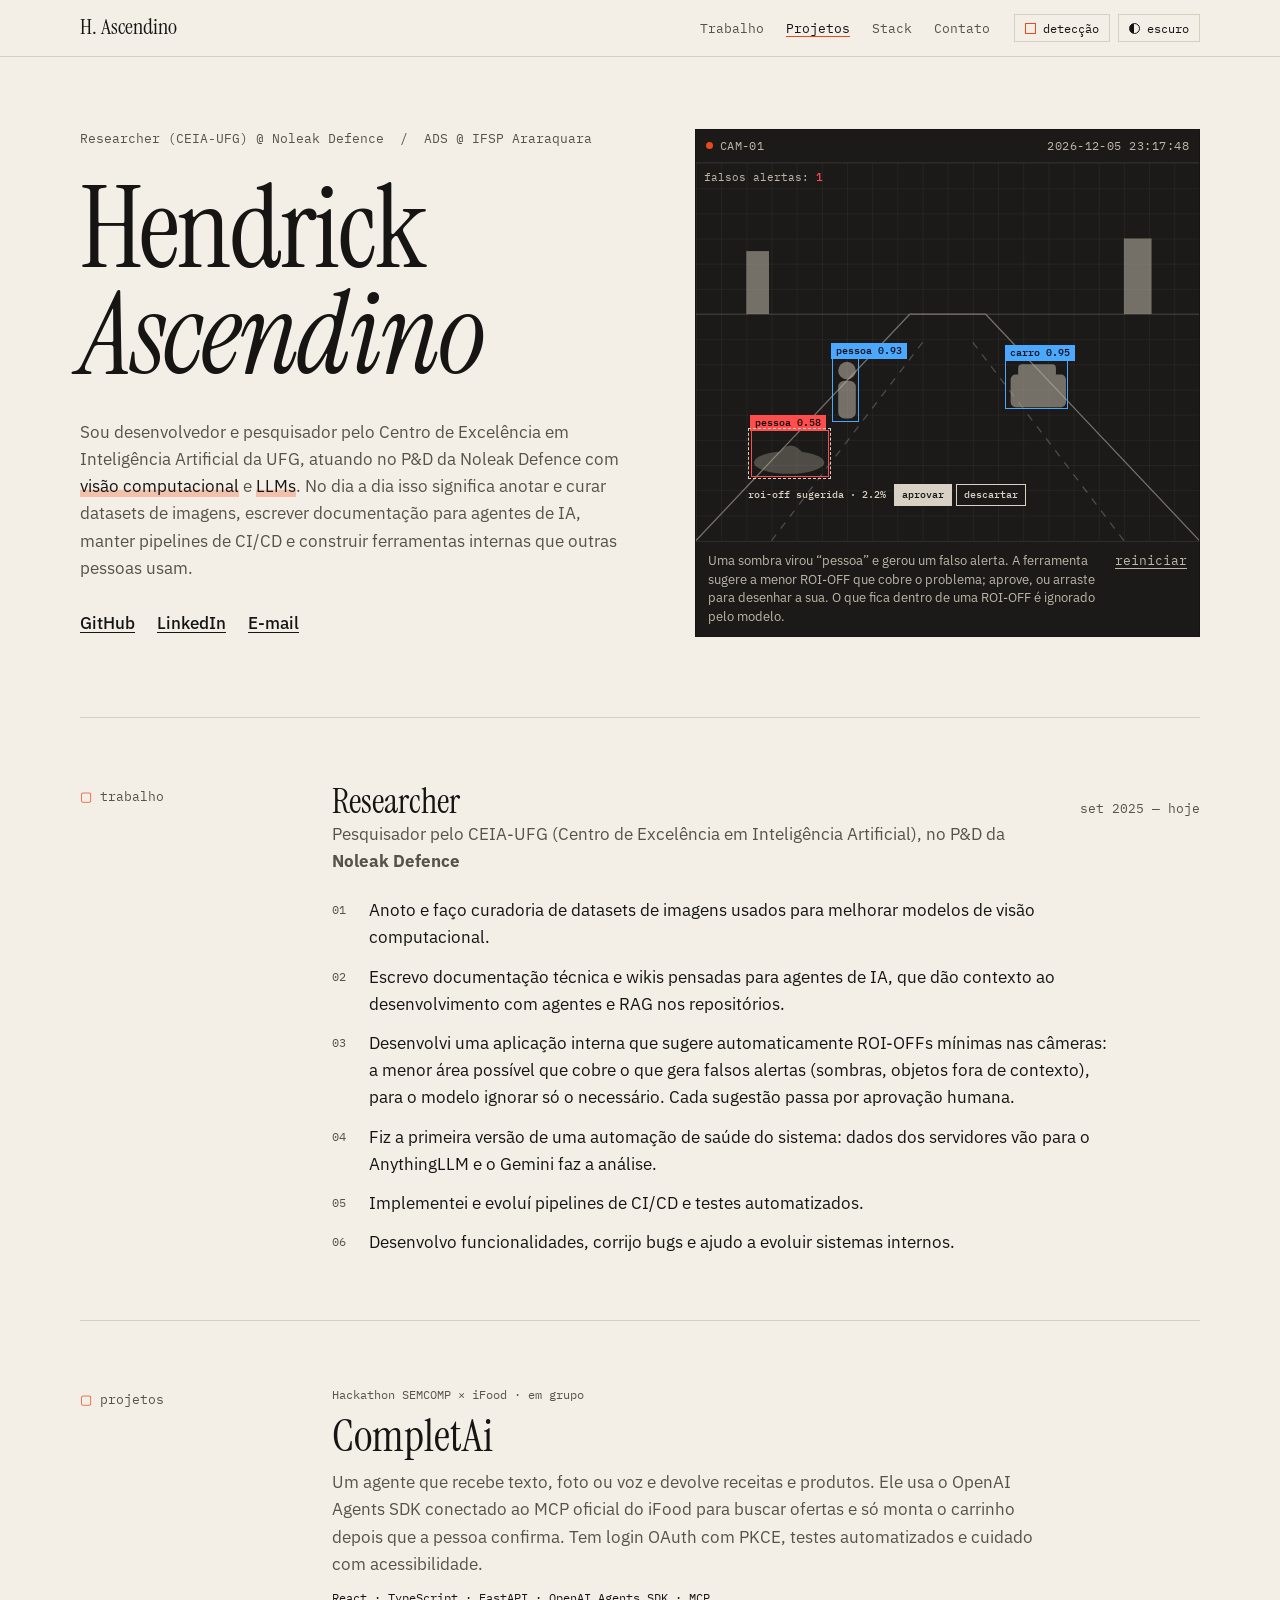
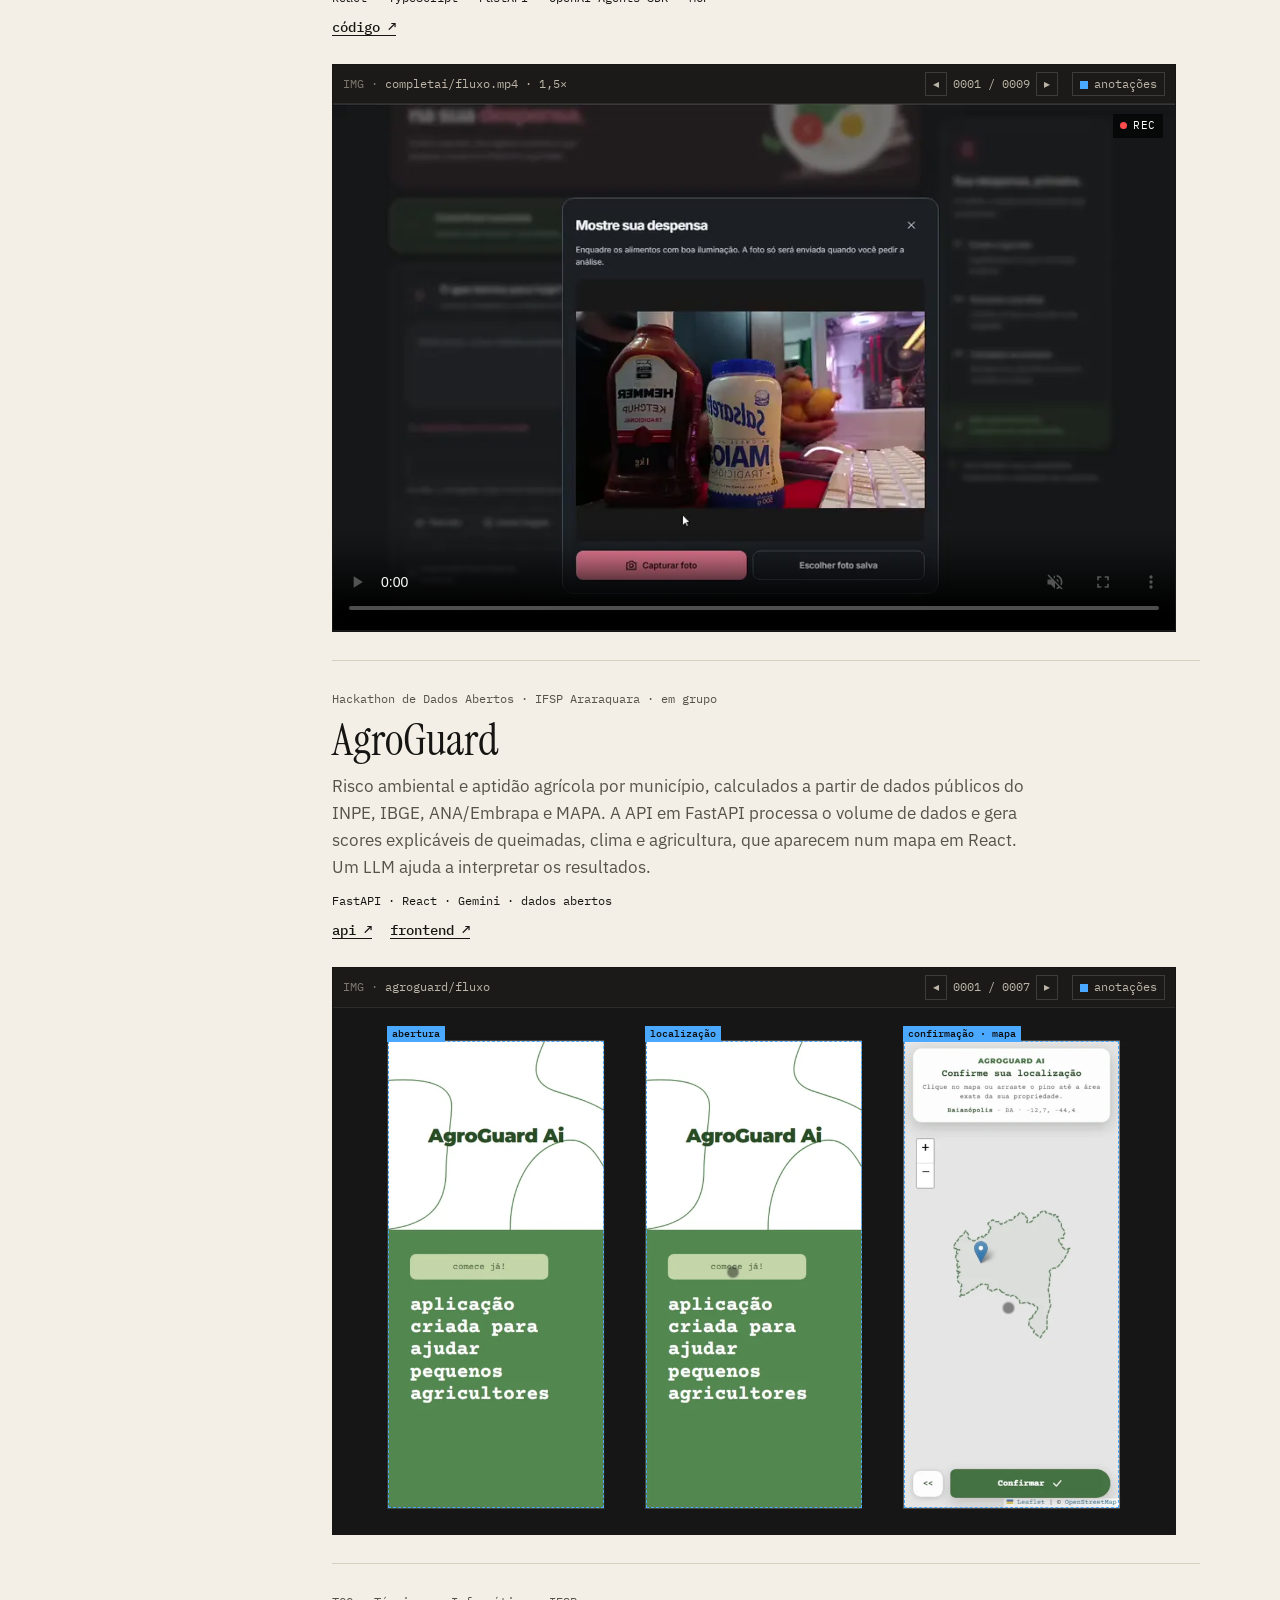
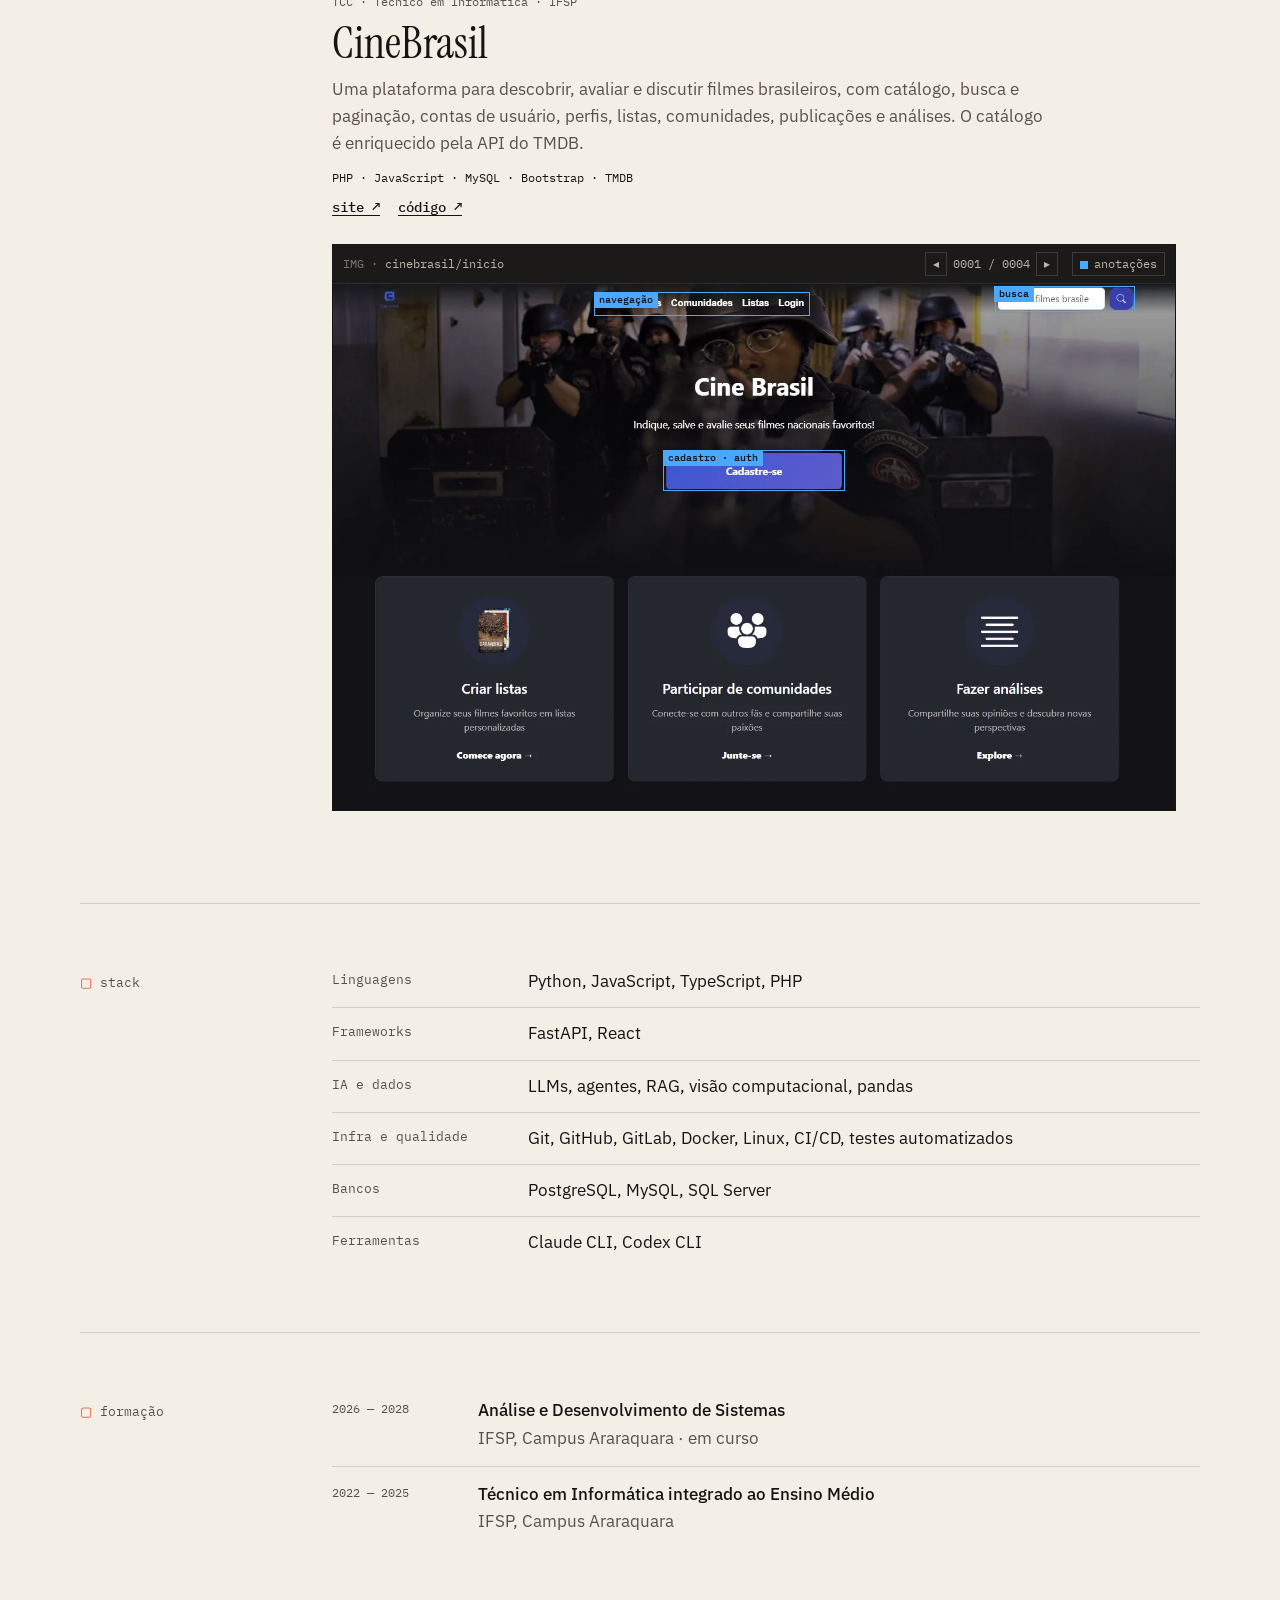
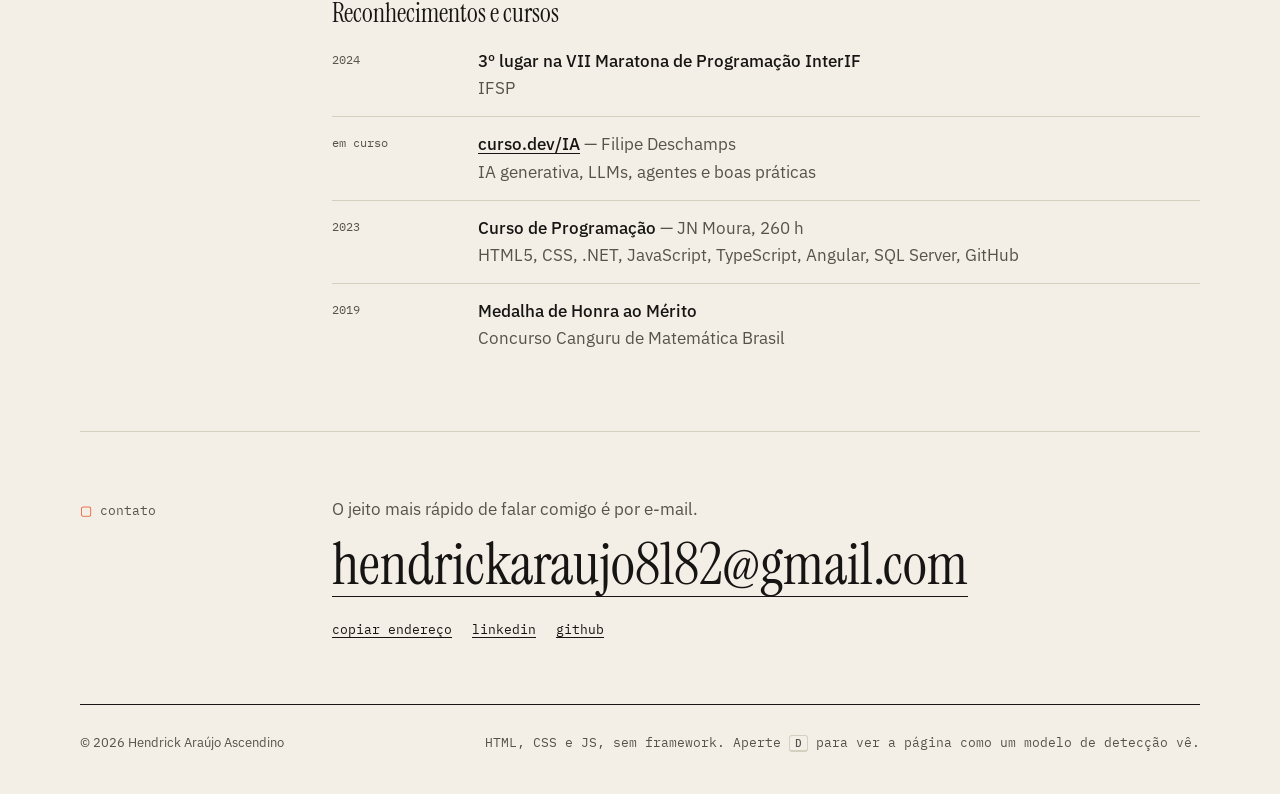
==== commit f5631aa0: "feat: AgroGuard com trípticos mobile e telas desktop anotadas Co-Authored-By: Claude Opus 5.5 <norep" ====
--- a/index.html
+++ b/index.html
@@ -247,6 +247,84 @@
             <a href="https://github.com/H3ndrick/agroguard-api" target="_blank" rel="noopener">api</a>
             <a href="https://github.com/gugah-com-h/AgroGuardAI" target="_blank" rel="noopener">frontend</a>
           </p>
+
+          <!-- Trípticos montados a partir da gravação do app no celular (sem a localização real do usuário). -->
+          <figure class="shot" aria-label="Telas do AgroGuard no celular, com anotações">
+            <div class="shot__bar mono">
+              <span class="shot__file">agroguard/fluxo</span>
+              <span class="shot__nav">
+                <button type="button" class="shot__btn" data-step="-1" aria-label="Imagem anterior">◂</button>
+                <span class="shot__count">0001 / 0007</span>
+                <button type="button" class="shot__btn" data-step="1" aria-label="Próxima imagem">▸</button>
+              </span>
+              <button type="button" class="shot__toggle" aria-pressed="true">anotações</button>
+            </div>
+            <div class="shot__frame">
+              <div class="shot__item" data-file="agroguard/fluxo">
+                <img src="img/agroguard-1-fluxo.webp" width="1440" height="900" loading="lazy"
+                     alt="Abertura, escolha da localização e confirmação do ponto no mapa">
+                <div class="ann ann--group ann--out" style="--l:6.53; --t:6.22; --w:25.62; --h:88.89" data-label="abertura"></div>
+                <div class="ann ann--group ann--out" style="--l:37.15; --t:6.22; --w:25.62; --h:88.89" data-label="localização"></div>
+                <div class="ann ann--group ann--out" style="--l:67.78; --t:6.22; --w:25.62; --h:88.89" data-label="confirmação · mapa"></div>
+              </div>
+              <div class="shot__item" data-file="agroguard/risco-por-municipio" hidden>
+                <img src="img/agroguard-2-risco.webp" width="1440" height="900" loading="lazy"
+                     alt="Mapa de calor de queimadas e nível de perigo em Araraquara (alto), Baianópolis (crítico) e Tapurah (baixo)">
+                <div class="ann ann--group ann--out" style="--l:6.53; --t:6.22; --w:25.62; --h:88.89" data-label="Araraquara-SP · alto"></div>
+                <div class="ann ann--out" style="--l:7.63; --t:80.62; --w:23.43; --h:5.23" data-label="nível de perigo"></div>
+                <div class="ann ann--group ann--out" style="--l:37.15; --t:6.22; --w:25.62; --h:88.89" data-label="Baianópolis-BA · crítico"></div>
+                <div class="ann" style="--l:42.16; --t:36.78; --w:14.46; --h:23.15" data-label="focos de calor · INPE"></div>
+                <div class="ann ann--out" style="--l:38.25; --t:80.62; --w:23.43; --h:5.23" data-label="nível de perigo"></div>
+                <div class="ann ann--group ann--out" style="--l:67.78; --t:6.22; --w:25.62; --h:88.89" data-label="Tapurah-MT · baixo"></div>
+                <div class="ann ann--out" style="--l:68.88; --t:80.62; --w:23.43; --h:5.23" data-label="nível de perigo"></div>
+              </div>
+              <div class="shot__item" data-file="agroguard/scores" hidden>
+                <img src="img/agroguard-3-scores.webp" width="1440" height="900" loading="lazy"
+                     alt="Scores de risco, fogo, clima, agricultura e ZARC calculados para os três municípios, com os dados usados no cálculo">
+                <div class="ann ann--group ann--out" style="--l:6.53; --t:6.22; --w:25.62; --h:88.89" data-label="Araraquara-SP"></div>
+                <div class="ann ann--out" style="--l:7.34; --t:33.44; --w:22.13; --h:8.43" data-label="scores 0–100"></div>
+                <div class="ann ann--group ann--out" style="--l:37.15; --t:6.22; --w:25.62; --h:88.89" data-label="Baianópolis-BA"></div>
+                <div class="ann ann--out" style="--l:37.96; --t:33.44; --w:22.13; --h:8.43" data-label="scores 0–100"></div>
+                <div class="ann" style="--l:38.05; --t:43.72; --w:23.77; --h:36.11" data-label="dados abertos"></div>
+                <div class="ann ann--group ann--out" style="--l:67.78; --t:6.22; --w:25.62; --h:88.89" data-label="Tapurah-MT"></div>
+                <div class="ann ann--out" style="--l:68.59; --t:33.44; --w:22.13; --h:8.43" data-label="scores 0–100"></div>
+              </div>
+              <div class="shot__item" data-file="agroguard/assistente" hidden>
+                <img src="img/agroguard-4-assistente.webp" width="1440" height="900" loading="lazy"
+                     alt="Assistente de IA: pergunta sobre o plantio de mandioca, resposta baseada nos dados e recomendação">
+                <div class="ann ann--group ann--out" style="--l:6.53; --t:6.22; --w:25.62; --h:88.89" data-label="pergunta"></div>
+                <div class="ann ann--out" style="--l:7.19; --t:82.15; --w:20.68; --h:12.27" data-label="pergunta livre"></div>
+                <div class="ann ann--group ann--out" style="--l:37.15; --t:6.22; --w:25.62; --h:88.89" data-label="resposta · LLM"></div>
+                <div class="ann" style="--l:38.25; --t:47.89; --w:22.56; --h:40.28" data-label="explica com os dados"></div>
+                <div class="ann ann--group ann--out" style="--l:67.78; --t:6.22; --w:25.62; --h:88.89" data-label="recomendação"></div>
+              </div>
+              <div class="shot__item" data-file="agroguard/desktop · localizacao" hidden>
+                <img src="img/agroguard-5-desktop-form.webp" width="1440" height="900" loading="lazy"
+                     alt="AgroGuard no desktop: escolha do estado SP e do município Araraquara">
+                <div class="ann ann--out" style="--l:6.94; --t:36.4; --w:36.1; --h:5.2" data-label="UF"></div>
+                <div class="ann ann--out" style="--l:6.94; --t:46.8; --w:36.1; --h:5.2" data-label="município · IBGE"></div>
+                <div class="ann" style="--l:6.94; --t:61; --w:36.1; --h:5.1" data-label="geolocalização"></div>
+              </div>
+              <div class="shot__item" data-file="agroguard/desktop · mapa" hidden>
+                <img src="img/agroguard-6-desktop-mapa.webp" width="1440" height="900" loading="lazy"
+                     alt="AgroGuard no desktop: mapa de calor de Araraquara com nível de perigo baixo e painel do assistente com scores e análise">
+                <div class="ann ann--out" style="--l:35.1; --t:45.2; --w:2.1; --h:5" data-label="propriedade"></div>
+                <div class="ann" style="--l:33.5; --t:55.2; --w:5.9; --h:7.2" data-label="focos · INPE"></div>
+                <div class="ann ann--out" style="--l:23.1; --t:90; --w:26.1; --h:6.4" data-label="nível de perigo"></div>
+                <div class="ann ann--out" style="--l:73; --t:7.4; --w:23.6; --h:9.2" data-label="scores 0–100"></div>
+                <div class="ann" style="--l:73.3; --t:22.2; --w:21.8; --h:69" data-label="análise · LLM"></div>
+              </div>
+              <div class="shot__item" data-file="agroguard/desktop · dados" hidden>
+                <img src="img/agroguard-7-desktop-dados.webp" width="1440" height="900" loading="lazy"
+                     alt="AgroGuard no desktop: dados usados no cálculo, com fogo, clima, agricultura e aptidão ZARC">
+                <div class="ann" style="--l:73; --t:22.2; --w:26.3; --h:11.9" data-label="fogo · INPE"></div>
+                <div class="ann" style="--l:73; --t:35.1; --w:26.3; --h:5.7" data-label="clima"></div>
+                <div class="ann" style="--l:73; --t:41.9; --w:26.3; --h:11.8" data-label="agricultura · seguro rural"></div>
+                <div class="ann" style="--l:73; --t:54.7; --w:26.3; --h:7.9" data-label="aptidão · ZARC"></div>
+              </div>
+              <div class="shot__scan" aria-hidden="true"></div>
+            </div>
+          </figure>
         </li>
 
         <li class="proj" data-det="projeto">
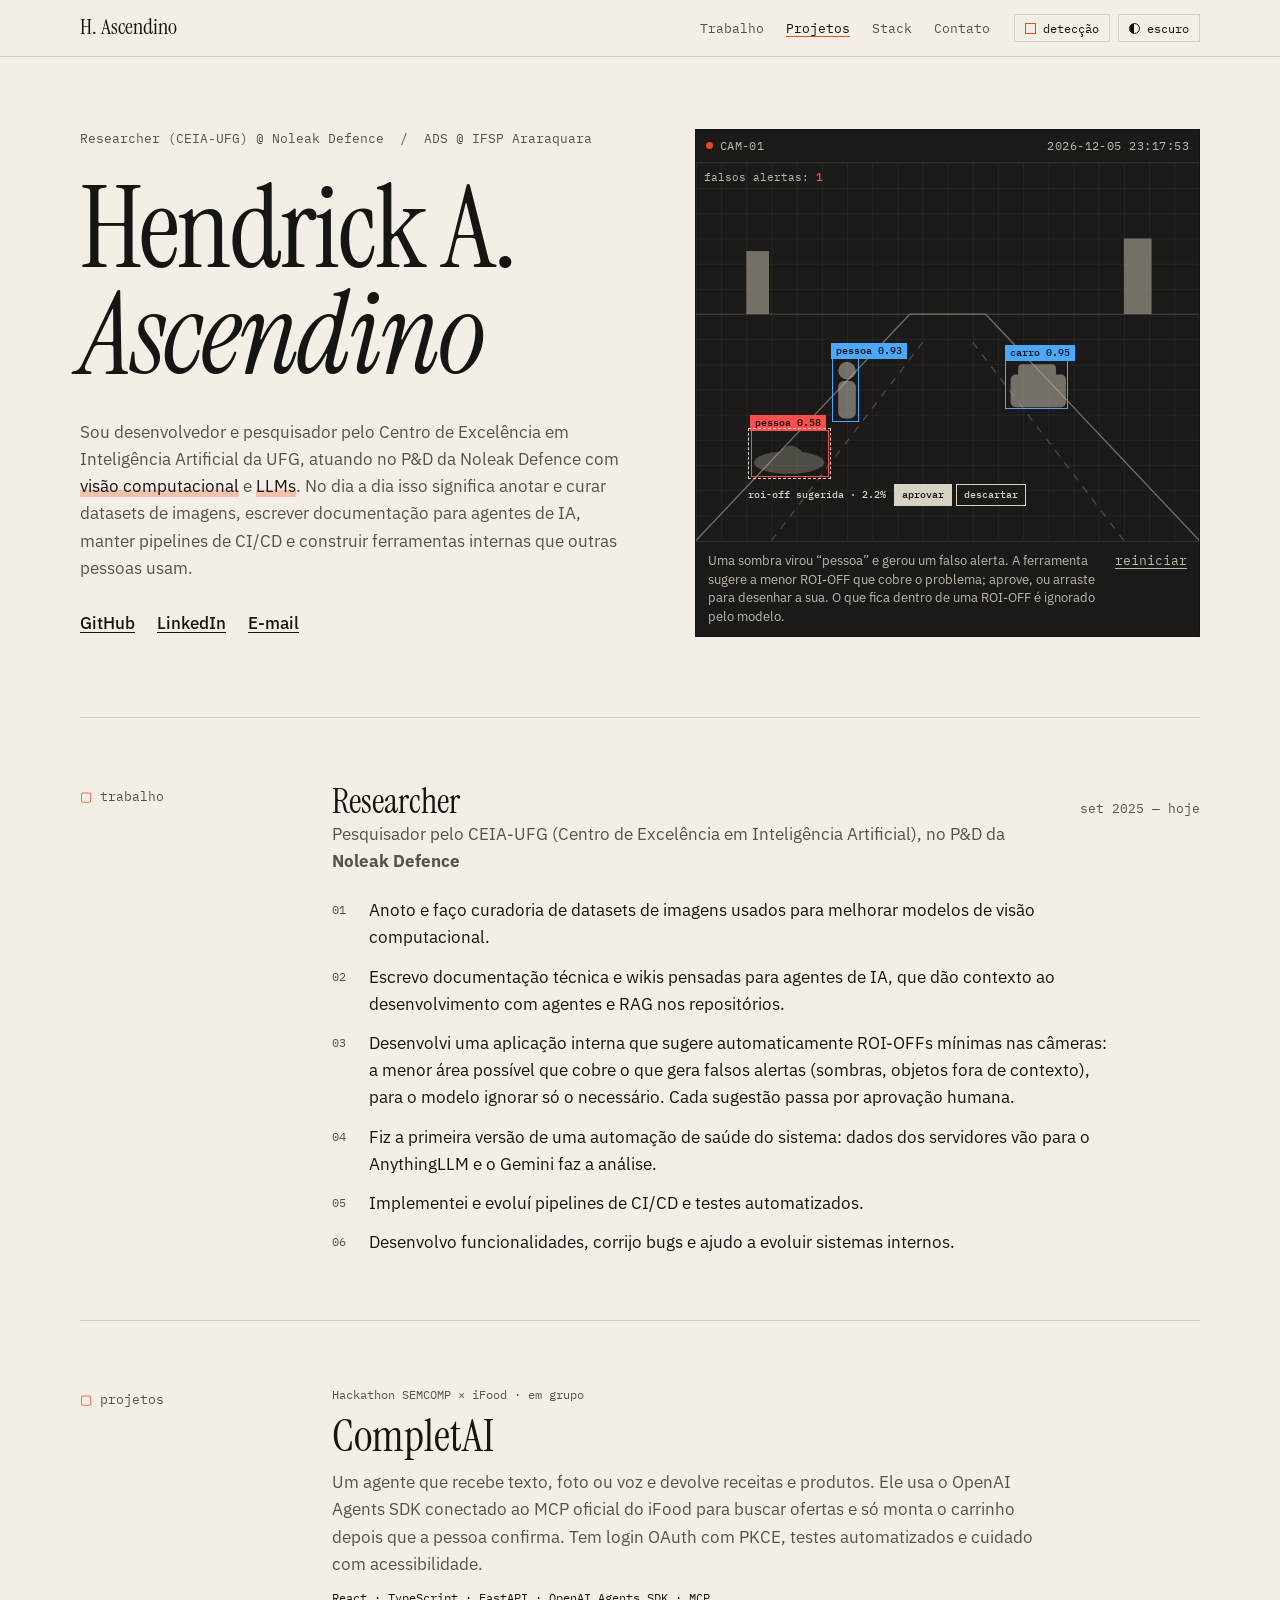
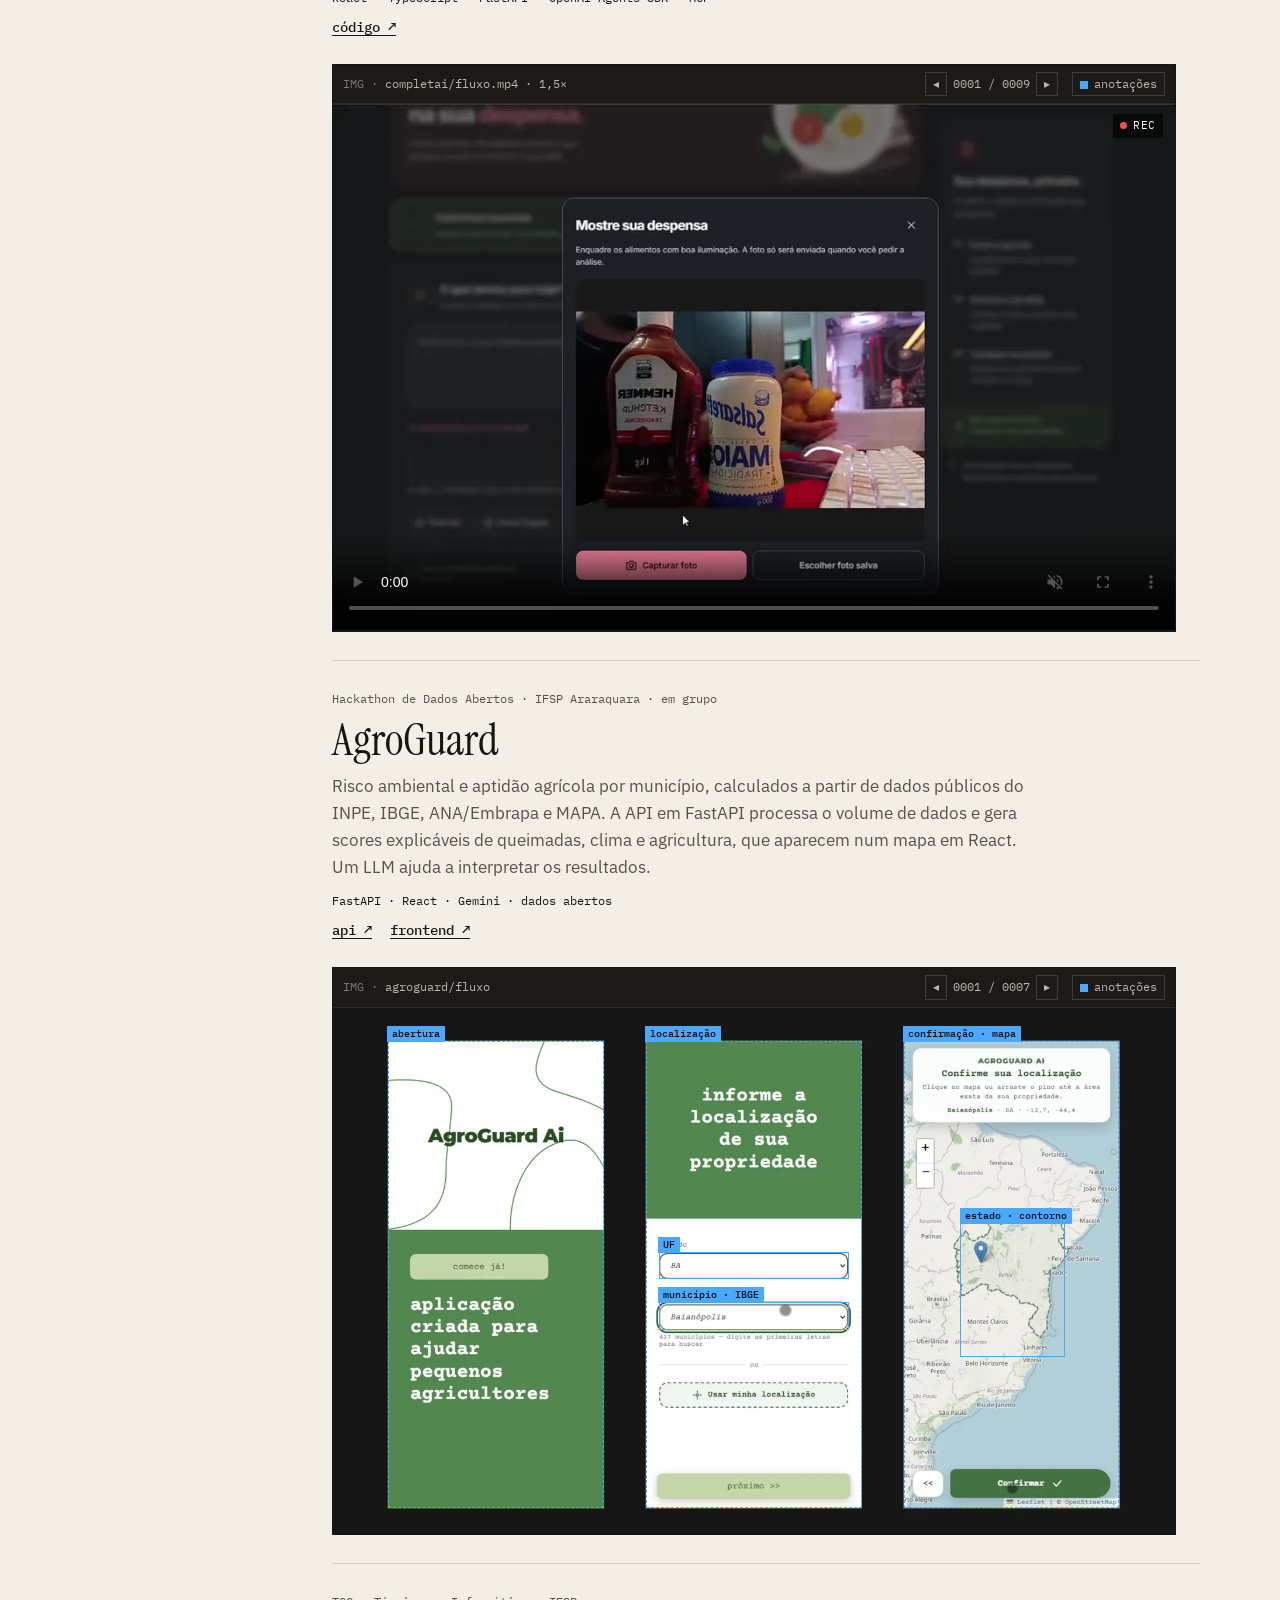
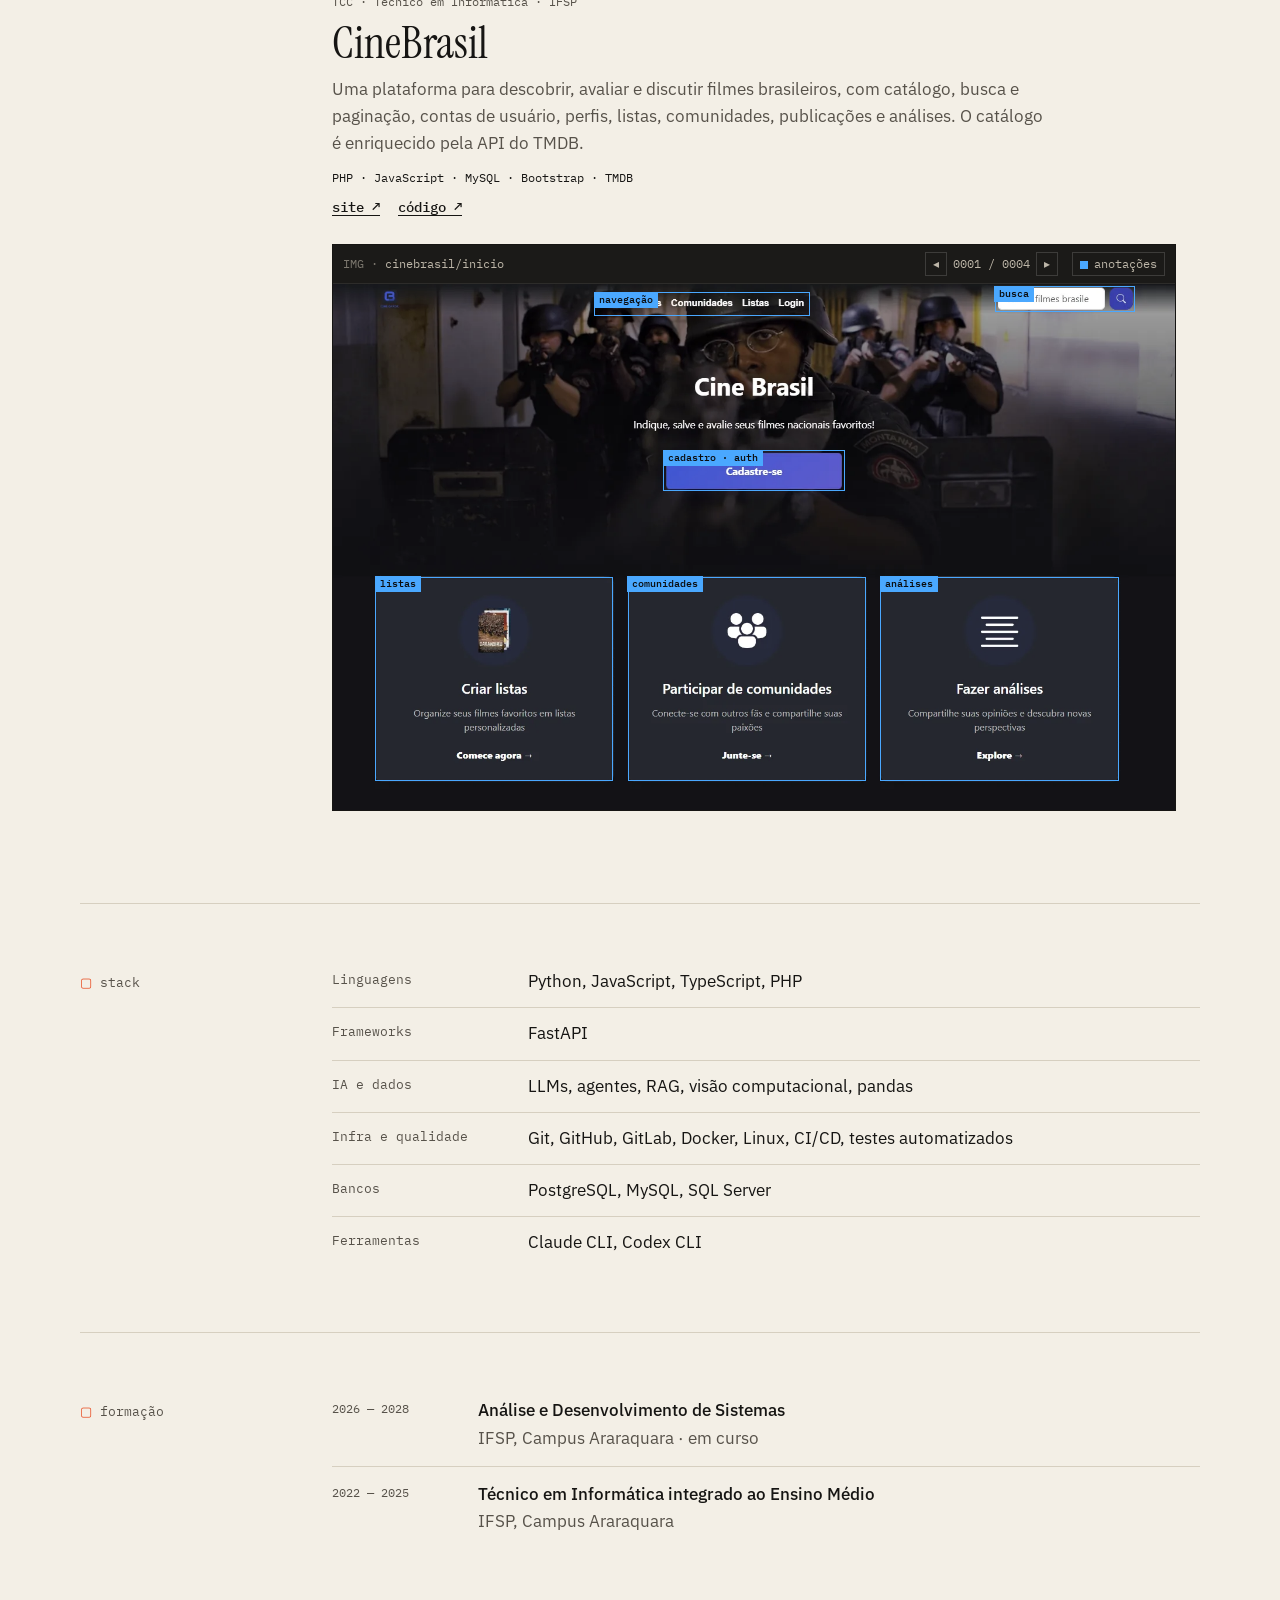
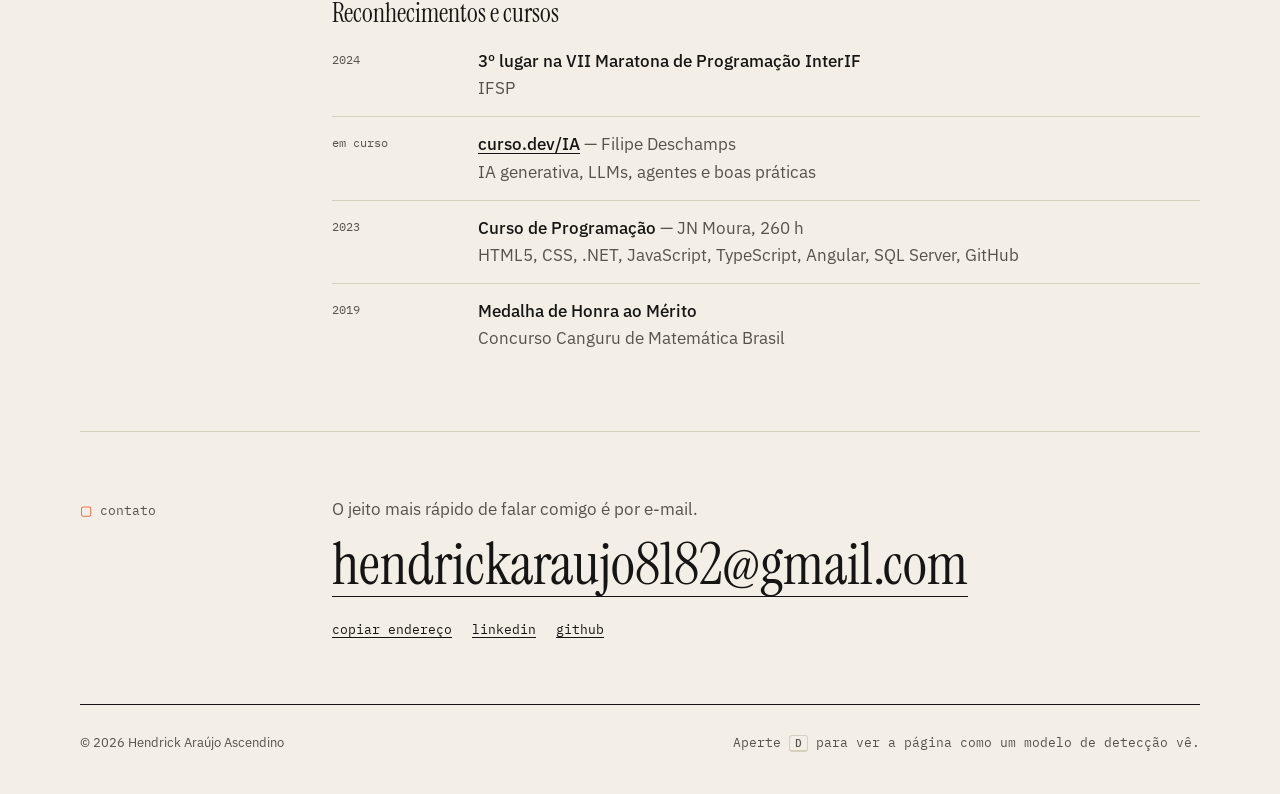
==== commit bf391021: "fix: quadros de localização do AgroGuard, corte de texto no celular e ajustes de texto Inclui as edi" ====
--- a/index.html
+++ b/index.html
@@ -46,7 +46,7 @@
     <section class="intro wrap">
       <div class="intro__text">
         <p class="meta">Researcher (CEIA-UFG) @ Noleak Defence &nbsp;/&nbsp; ADS @ IFSP Araraquara</p>
-        <h1 data-det="pessoa">Hendrick<br><em>Ascendino</em></h1>
+        <h1 data-det="pessoa">Hendrick A.<br><em>Ascendino</em></h1>
         <p class="intro__lead" data-det="resumo">
           Sou desenvolvedor e pesquisador pelo Centro de Excelência em Inteligência Artificial
           da UFG, atuando no P&amp;D da Noleak Defence com <mark>visão computacional</mark> e
@@ -137,7 +137,7 @@
       <ol class="block__body projects">
         <li class="proj" data-det="projeto">
           <p class="proj__ctx mono">Hackathon SEMCOMP × iFood · em grupo</p>
-          <h3>CompletAi</h3>
+          <h3>CompletAI</h3>
           <p class="proj__desc">
             Um agente que recebe texto, foto ou voz e devolve receitas e produtos. Ele usa o
             OpenAI Agents SDK conectado ao MCP oficial do iFood para buscar ofertas e só monta o
@@ -150,7 +150,7 @@
           </p>
 
           <!-- Quadros extraídos da gravação do fluxo completo (endereço desfocado). -->
-          <figure class="shot" aria-label="Quadros do CompletAi em funcionamento, com anotações">
+          <figure class="shot" aria-label="Quadros do CompletAI em funcionamento, com anotações">
             <div class="shot__bar mono">
               <span class="shot__file">completai/fluxo.mp4</span>
               <span class="shot__nav">
@@ -265,7 +265,10 @@
                      alt="Abertura, escolha da localização e confirmação do ponto no mapa">
                 <div class="ann ann--group ann--out" style="--l:6.53; --t:6.22; --w:25.62; --h:88.89" data-label="abertura"></div>
                 <div class="ann ann--group ann--out" style="--l:37.15; --t:6.22; --w:25.62; --h:88.89" data-label="localização"></div>
+                <div class="ann ann--out" style="--l:38.69; --t:46.41; --w:22.56; --h:5.19" data-label="UF"></div>
+                <div class="ann ann--out" style="--l:38.69; --t:55.85; --w:22.56; --h:5.46" data-label="município · IBGE"></div>
                 <div class="ann ann--group ann--out" style="--l:67.78; --t:6.22; --w:25.62; --h:88.89" data-label="confirmação · mapa"></div>
+                <div class="ann" style="--l:74.52; --t:38.17; --w:12.44; --h:28.24" data-label="estado · contorno"></div>
               </div>
               <div class="shot__item" data-file="agroguard/risco-por-municipio" hidden>
                 <img src="img/agroguard-2-risco.webp" width="1440" height="900" loading="lazy"
@@ -406,7 +409,7 @@
       <h2 class="block__label">Stack</h2>
       <dl class="block__body stack" data-det="habilidades">
         <div><dt>Linguagens</dt><dd>Python, JavaScript, TypeScript, PHP</dd></div>
-        <div><dt>Frameworks</dt><dd>FastAPI, React</dd></div>
+        <div><dt>Frameworks</dt><dd>FastAPI</dd></div>
         <div><dt>IA e dados</dt><dd>LLMs, agentes, RAG, visão computacional, pandas</dd></div>
         <div><dt>Infra e qualidade</dt><dd>Git, GitHub, GitLab, Docker, Linux, CI/CD, testes automatizados</dd></div>
         <div><dt>Bancos</dt><dd>PostgreSQL, MySQL, SQL Server</dd></div>
@@ -469,7 +472,7 @@
 
   <footer class="foot wrap">
     <p>© <span id="year"></span> Hendrick Araújo Ascendino</p>
-    <p class="mono">HTML, CSS e JS, sem framework. Aperte <kbd>D</kbd> para ver a página como um modelo de detecção vê.</p>
+    <p class="mono">Aperte <kbd>D</kbd> para ver a página como um modelo de detecção vê.</p>
   </footer>
 
   <div class="det-layer" id="det-layer" aria-hidden="true"></div>
--- a/styles.css
+++ b/styles.css
@@ -157,7 +157,8 @@
 .job__list li::before { counter-increment: j; content: counter(j, decimal-leading-zero); font: 400 .75rem/2.1 var(--mono); color: var(--ink-2); }
 
 /* projetos */
-.projects { display: grid; }
+.projects { display: grid; grid-template-columns: minmax(0, 1fr); }
+.proj, .proj > * { min-width: 0; }   /* o visualizador não pode alargar a coluna */
 .proj {
   position: relative; padding: 28px 24px 28px 0;
   border-top: 1px solid var(--rule);
@@ -192,7 +193,7 @@
 
 /* ---------- prints dos projetos (dataset anotado) ---------- */
 .shot { margin-top: 18px; border: 1px solid var(--ink); background: var(--cam-bg); color: var(--cam-ink); position: relative; z-index: 1; }
-.shot__bar { display: flex; align-items: center; gap: 14px; padding: 7px 10px; font-size: .72rem; border-bottom: 1px solid #ffffff14; }
+.shot__bar { display: flex; align-items: center; gap: 14px; padding: 7px 10px; font-size: .72rem; border-bottom: 1px solid #ffffff14; min-width: 0; }
 .shot__file { min-width: 0; overflow: hidden; text-overflow: ellipsis; white-space: nowrap; }
 .shot__file::before { content: "IMG · "; opacity: .6; }
 .shot__count, .shot__toggle { white-space: nowrap; }
@@ -315,4 +316,6 @@
   .shot__file::before { content: ""; }
   .shot__bar { gap: 8px; font-size: .66rem; padding: 6px 8px; }
   .shot__btn, .shot__toggle { padding: 2px 5px; }
-}
+  .shot__toggle { font-size: 0; }                       /* só o quadradinho no celular */
+  .shot__toggle::before { margin-right: 0; width: 10px; height: 10px; }
+}
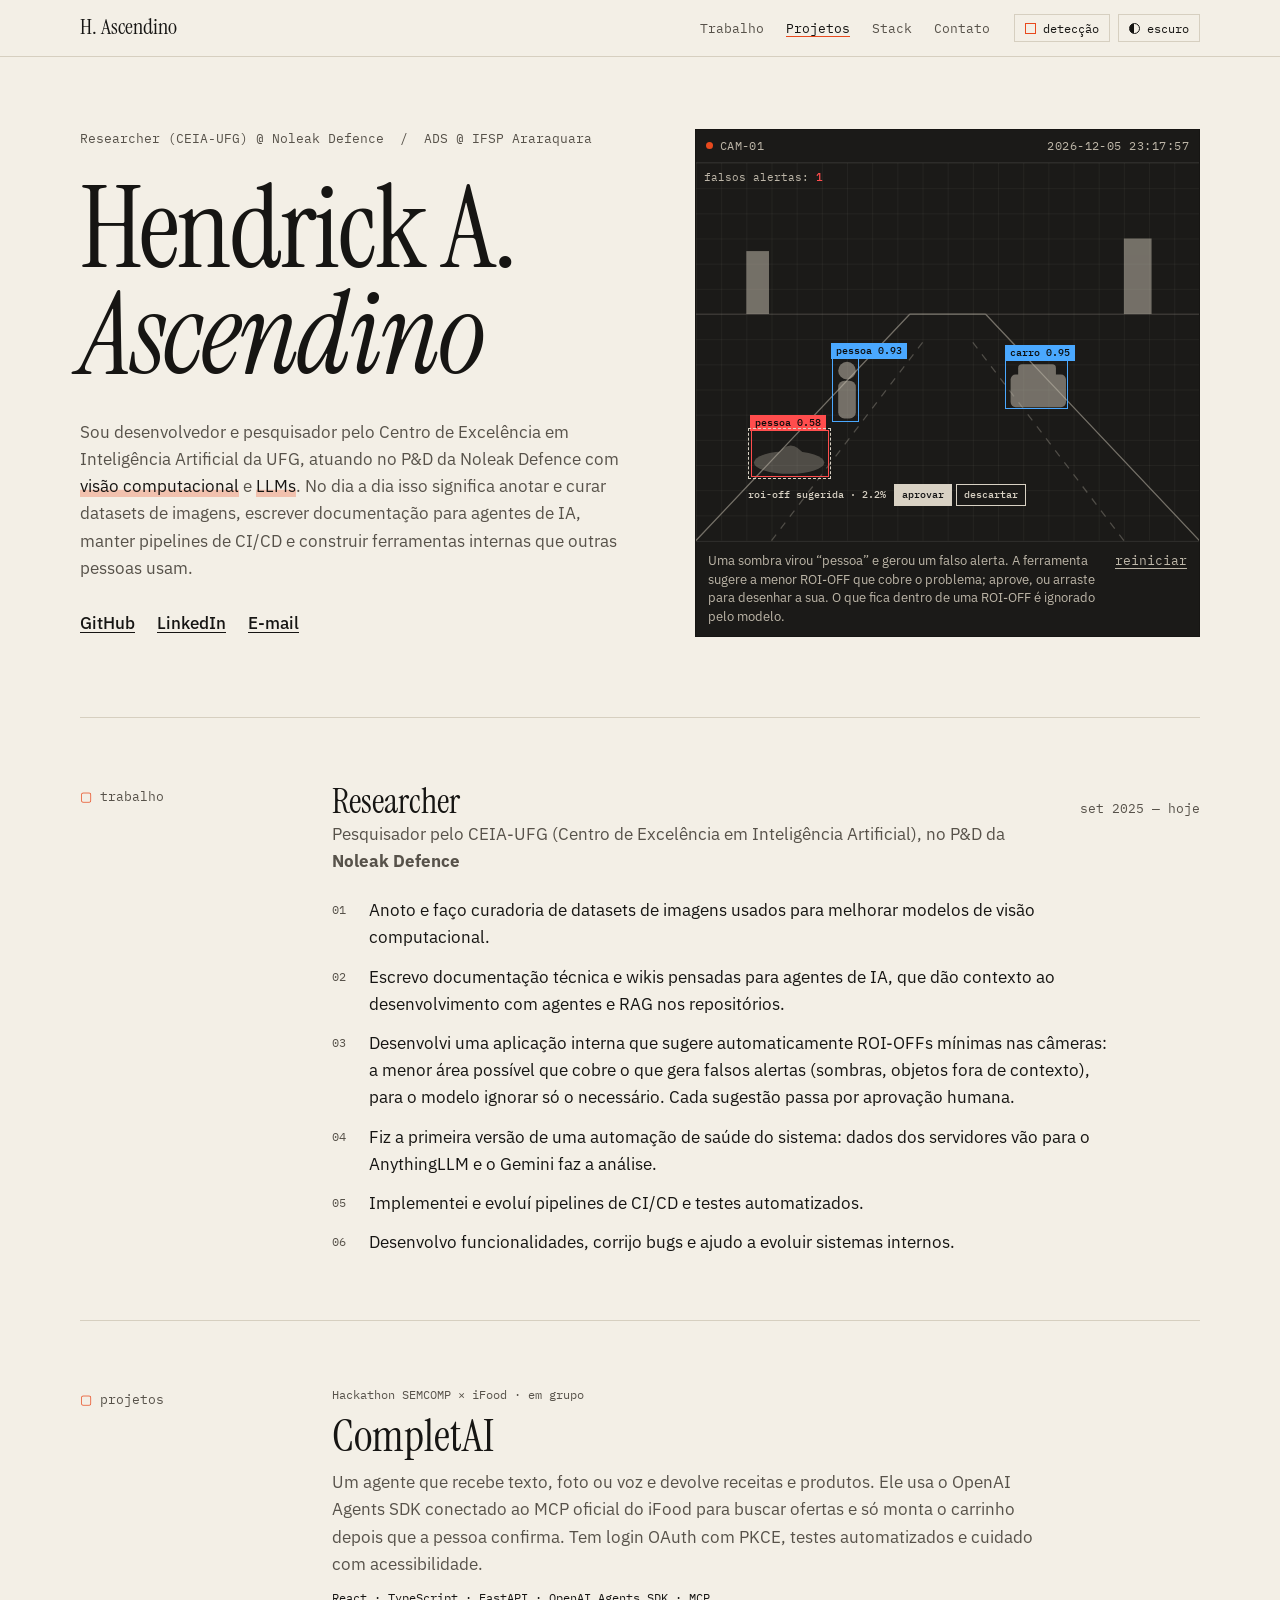
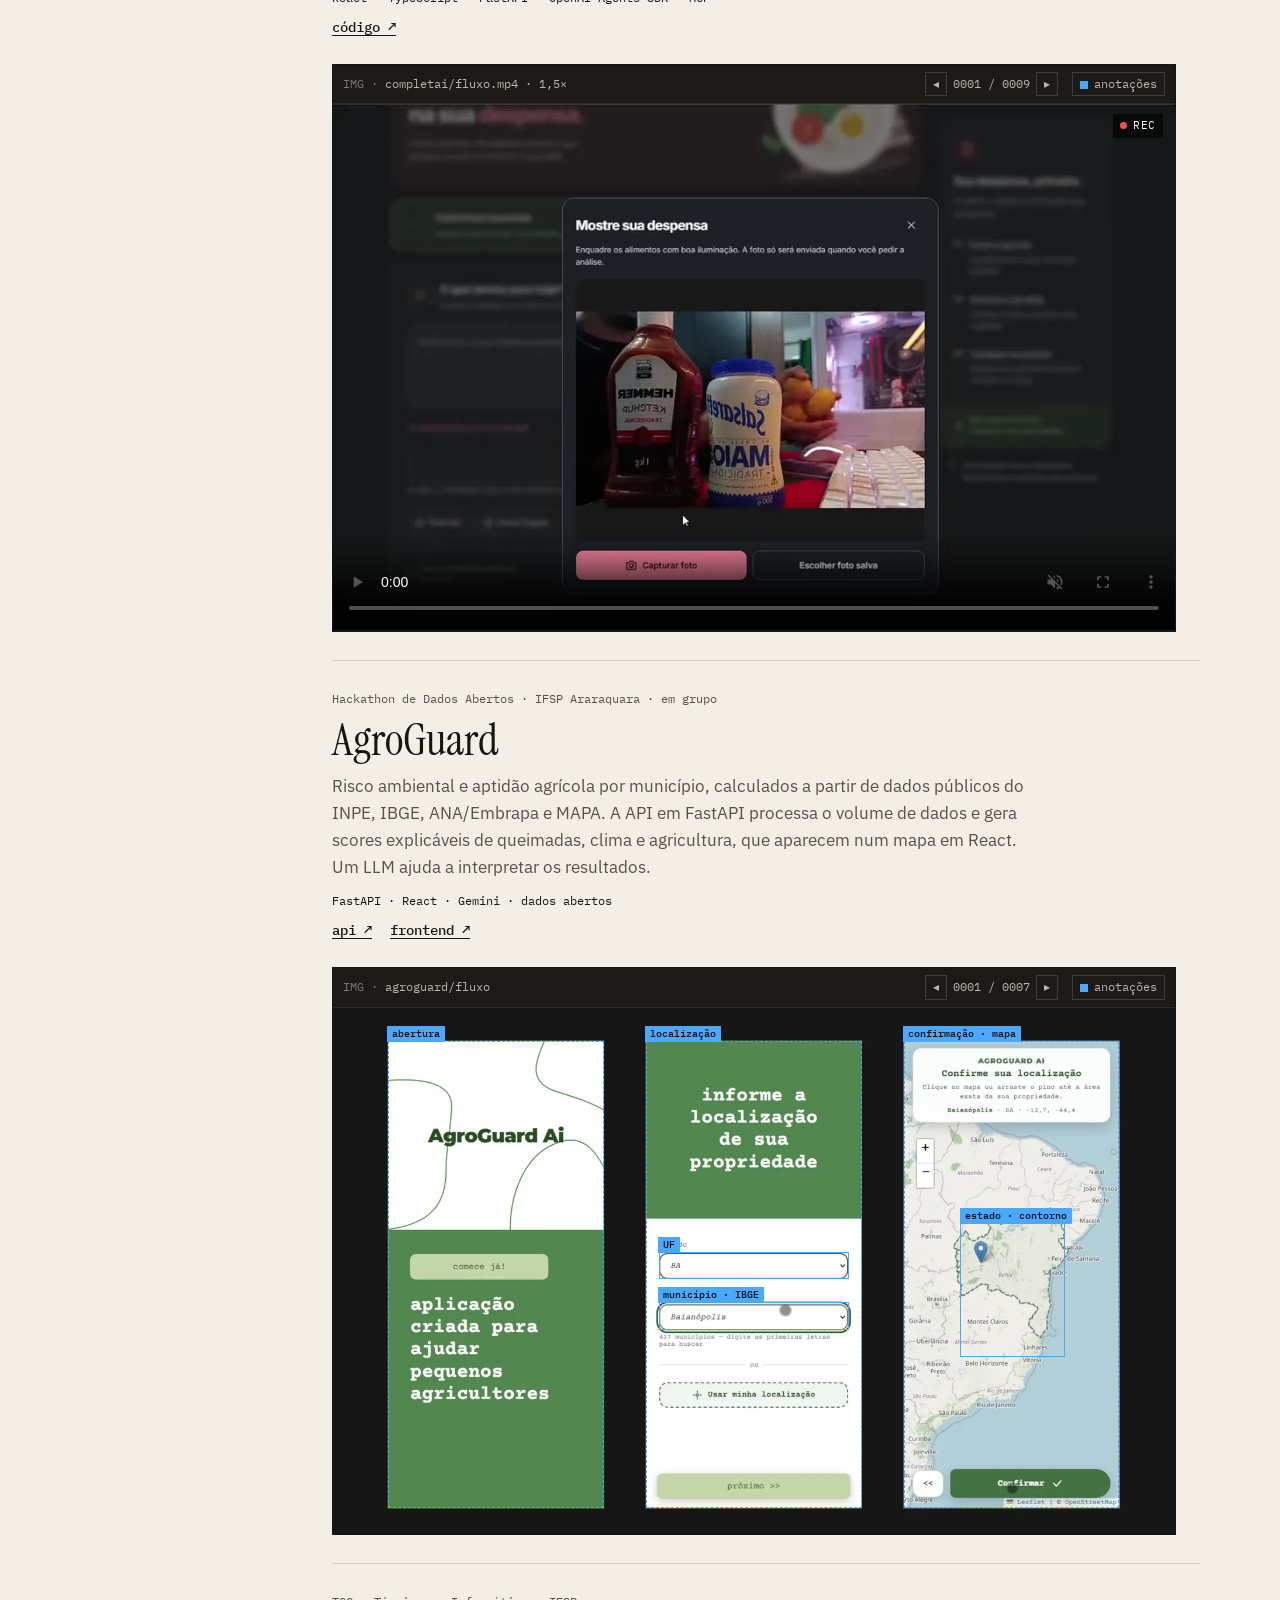
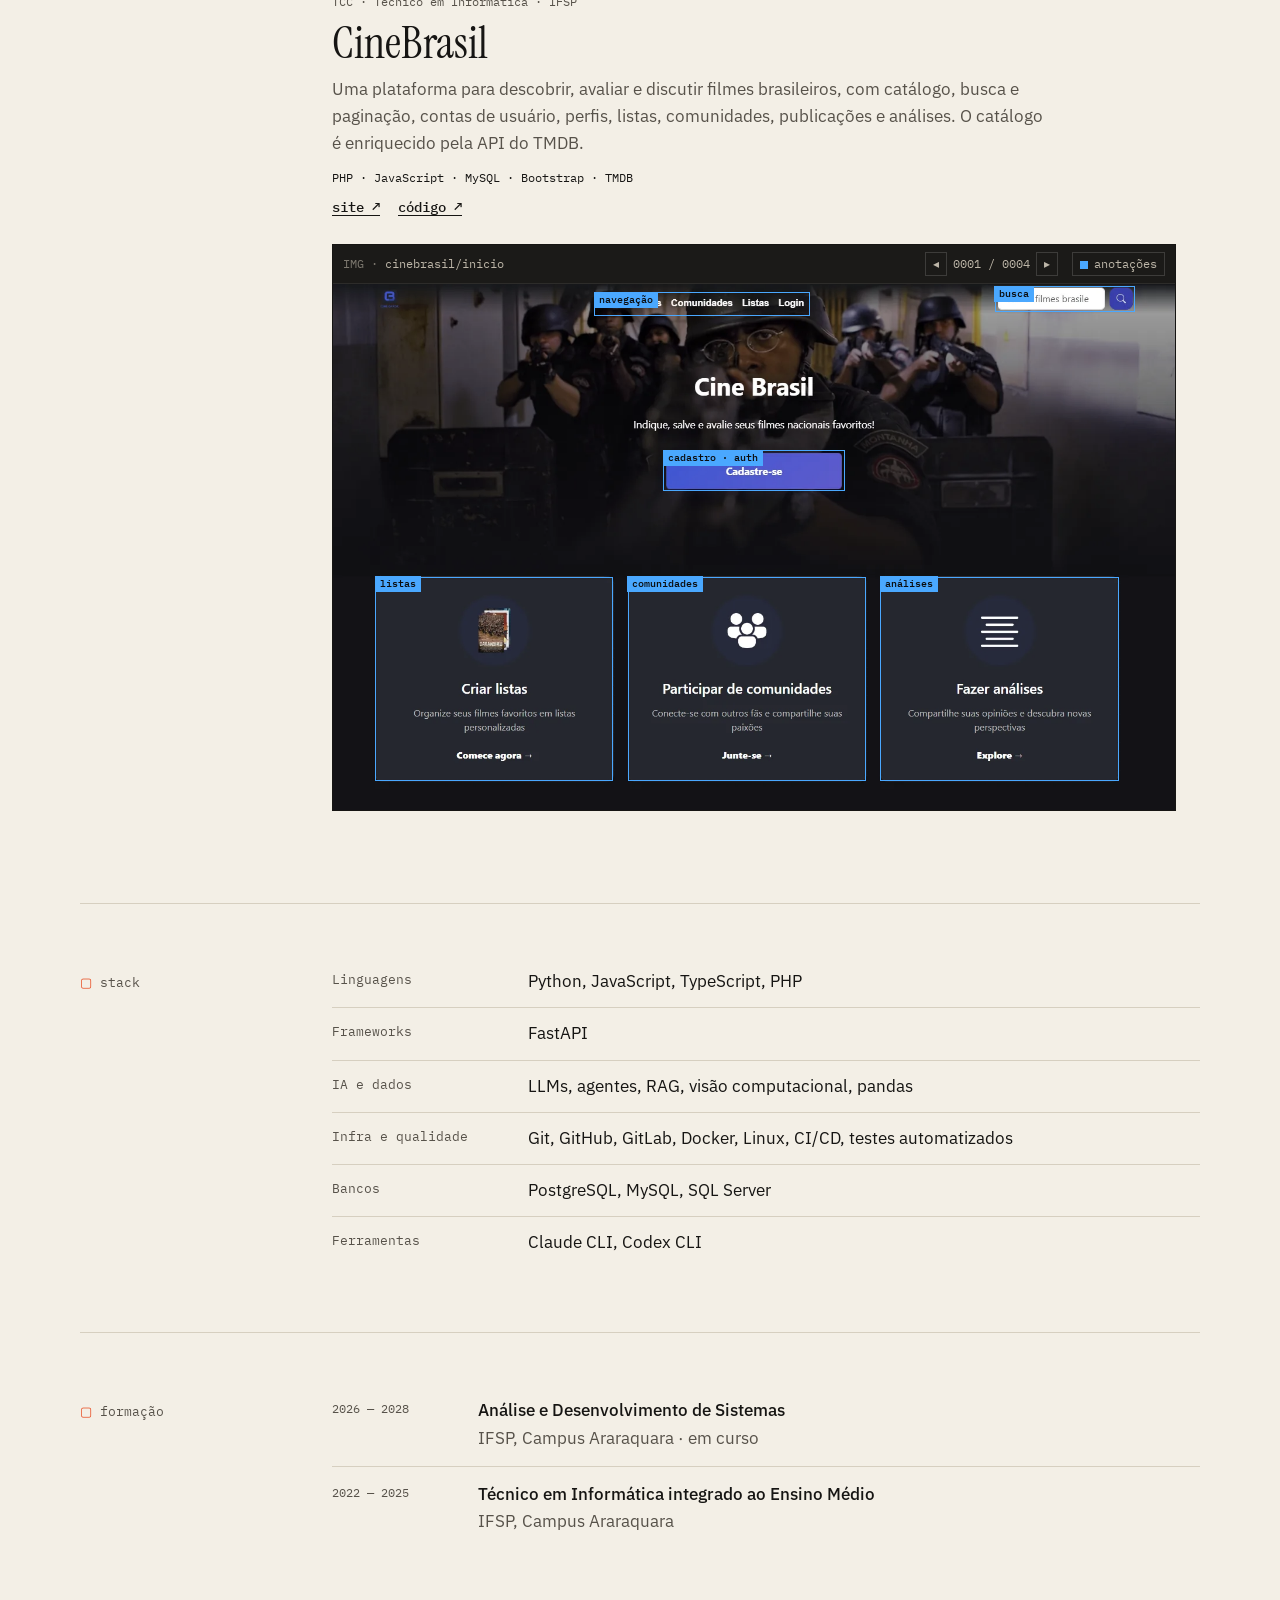
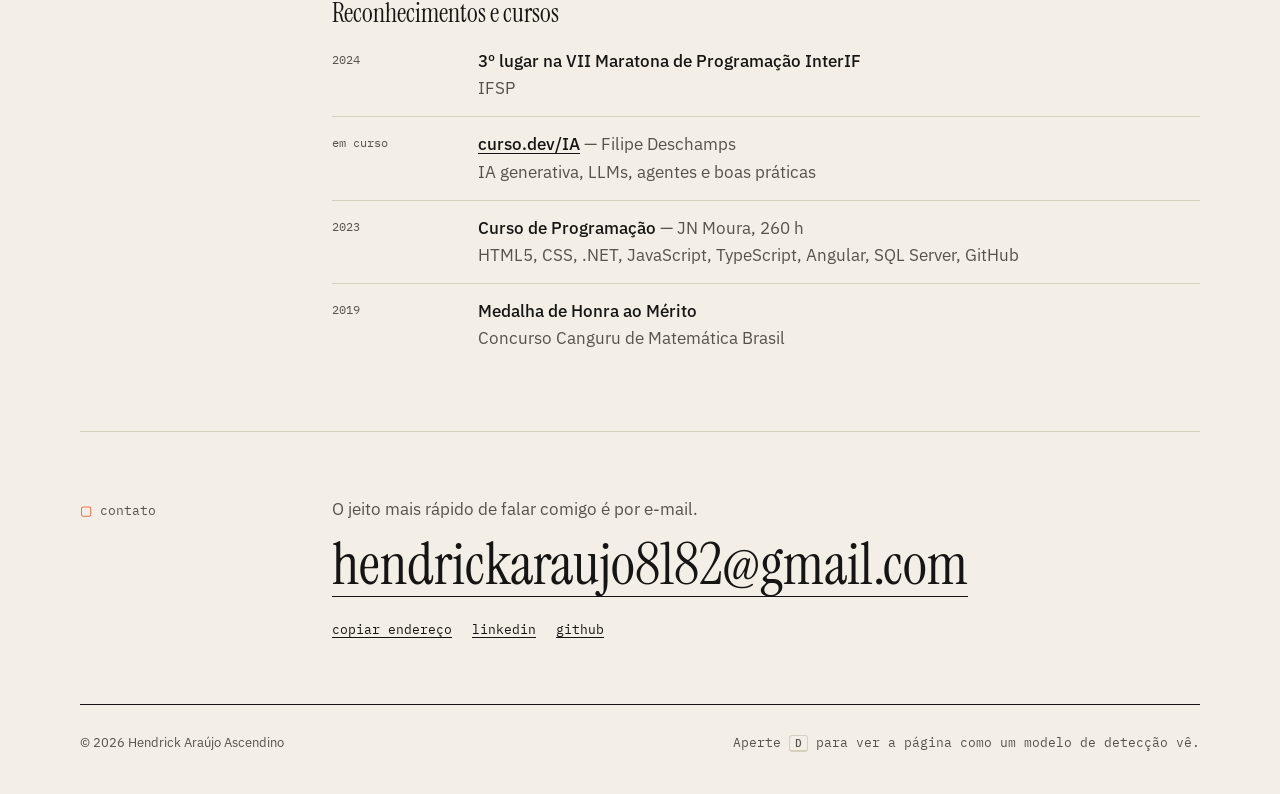
==== commit a6f9cfef: "feat: revisão dos rótulos — novas anotações e modo detecção sem sobreposição Co-Authored-By: Claude " ====
--- a/index.html
+++ b/index.html
@@ -54,7 +54,7 @@
           anotar e curar datasets de imagens, escrever documentação para agentes de IA, manter
           pipelines de CI/CD e construir ferramentas internas que outras pessoas usam.
         </p>
-        <p class="intro__links">
+        <p class="intro__links" data-det="links">
           <a href="https://github.com/H3ndrick" target="_blank" rel="noopener">GitHub</a>
           <a href="https://www.linkedin.com/in/hendrick-ascendino/" target="_blank" rel="noopener">LinkedIn</a>
           <a href="mailto:hendrickaraujo8182@gmail.com">E-mail</a>
@@ -171,6 +171,7 @@
                 <img src="img/completai-1-inicio.webp" width="1440" height="900" loading="lazy"
                      alt="Tela inicial do CompletAi: etapas do fluxo, conta iFood conectada e campo para descrever a despensa">
                 <div class="ann ann--below" style="--l:81.6; --t:3; --w:10.8; --h:4" data-label="OAuth · iFood"></div>
+                <div class="ann ann--below" style="--l:58.6; --t:2.6; --w:9.4; --h:5" data-label="acessibilidade"></div>
                 <div class="ann ann--out" style="--l:17; --t:12.8; --w:64.6; --h:4.2" data-label="fluxo em 4 etapas"></div>
                 <div class="ann" style="--l:6.6; --t:52.3; --w:63.3; --h:10.3" data-label="conta conectada"></div>
                 <div class="ann" style="--l:8.5; --t:75.9; --w:59.4; --h:16.1" data-label="entrada · texto"></div>
@@ -189,6 +190,7 @@
                 <div class="ann ann--out" style="--l:6.6; --t:3.5; --w:10.8; --h:5.3" data-label="voz · TTS"></div>
                 <div class="ann ann--out" style="--l:6.6; --t:18.6; --w:20.4; --h:81.2" data-label="aproveitar"></div>
                 <div class="ann ann--out" style="--l:27.9; --t:18.6; --w:20.4; --h:81.2" data-label="completar no mercado"></div>
+                <div class="ann ann--below" style="--l:29.3; --t:66.6; --w:8.6; --h:4.2" data-label="falta → iFood"></div>
                 <div class="ann ann--out" style="--l:49.3; --t:18.6; --w:20.4; --h:81.2" data-label="conveniência"></div>
                 <div class="ann ann--out" style="--l:73.4; --t:20; --w:17.4; --h:10.8" data-label="ingredientes reconhecidos"></div>
               </div>
@@ -217,6 +219,7 @@
                 <img src="img/completai-7-claro.webp" width="1440" height="900" loading="lazy"
                      alt="Tela inicial do CompletAi no tema claro, com o painel para conectar a conta iFood">
                 <div class="ann ann--below" style="--l:80.4; --t:2.3; --w:12.4; --h:5.5" data-label="OAuth · iFood"></div>
+                <div class="ann ann--below" style="--l:58.2; --t:2.3; --w:9.6; --h:5.5" data-label="acessibilidade"></div>
                 <div class="ann ann--out" style="--l:17.7; --t:12.9; --w:64.6; --h:3.9" data-label="fluxo em 4 etapas"></div>
                 <div class="ann ann--out" style="--l:7.2; --t:52.4; --w:63.1; --h:16.4" data-label="login OAuth · PKCE"></div>
                 <div class="ann ann--out" style="--l:9; --t:82.1; --w:59.4; --h:16" data-label="entrada · texto"></div>
@@ -393,7 +396,7 @@
                      alt="Perfil de usuário no CineBrasil com foto, seguidores e avaliações de O Homem Que Copiava e Bacurau">
                 <div class="ann" style="--l:18.9; --t:12.9; --w:12.3; --h:20" data-label="pessoa 0.91"></div>
                 <div class="ann ann--out" style="--l:68.5; --t:26.4; --w:13; --h:4.8" data-label="seguidores"></div>
-                <div class="ann ann--out" style="--l:41.9; --t:33.3; --w:15.5; --h:3.4" data-label="abas"></div>
+                <div class="ann ann--out" style="--l:41.9; --t:33.3; --w:15.5; --h:3.4" data-label="avaliações · comunidades · listas"></div>
                 <div class="ann" style="--l:24.3; --t:40.6; --w:50.1; --h:22.6" data-label="avaliação 0.97"></div>
                 <div class="ann" style="--l:24.3; --t:67.4; --w:50.1; --h:22.6" data-label="avaliação 0.99"></div>
               </div>
@@ -438,15 +441,15 @@
             <span class="mono rows__date">2024</span>
             <span><strong>3º lugar na VII Maratona de Programação InterIF</strong><br>IFSP</span>
           </li>
-          <li>
+          <li data-det="curso">
             <span class="mono rows__date">em curso</span>
             <span><strong><a href="https://curso.dev/ia" target="_blank" rel="noopener">curso.dev/IA</a></strong> — Filipe Deschamps<br>IA generativa, LLMs, agentes e boas práticas</span>
           </li>
-          <li>
+          <li data-det="curso">
             <span class="mono rows__date">2023</span>
             <span><strong>Curso de Programação</strong> — JN Moura, 260 h<br>HTML5, CSS, .NET, JavaScript, TypeScript, Angular, SQL Server, GitHub</span>
           </li>
-          <li>
+          <li data-det="prêmio">
             <span class="mono rows__date">2019</span>
             <span><strong>Medalha de Honra ao Mérito</strong><br>Concurso Canguru de Matemática Brasil</span>
           </li>
--- a/styles.css
+++ b/styles.css
@@ -278,6 +278,7 @@
   position: absolute; left: -1.5px; bottom: 100%; white-space: nowrap;
   font: 500 10.5px/1 var(--mono); padding: 4px 5px; background: var(--c); color: var(--det-text);
 }
+.det--row > span { bottom: auto; top: 0; left: auto; right: 0; }   /* rótulo dentro, à direita */
 .det--inside > span { bottom: auto; top: -1.5px; left: 100%; }
 @keyframes det-in { from { opacity: 0; transform: scale(1.04); } }
 .det-hud {
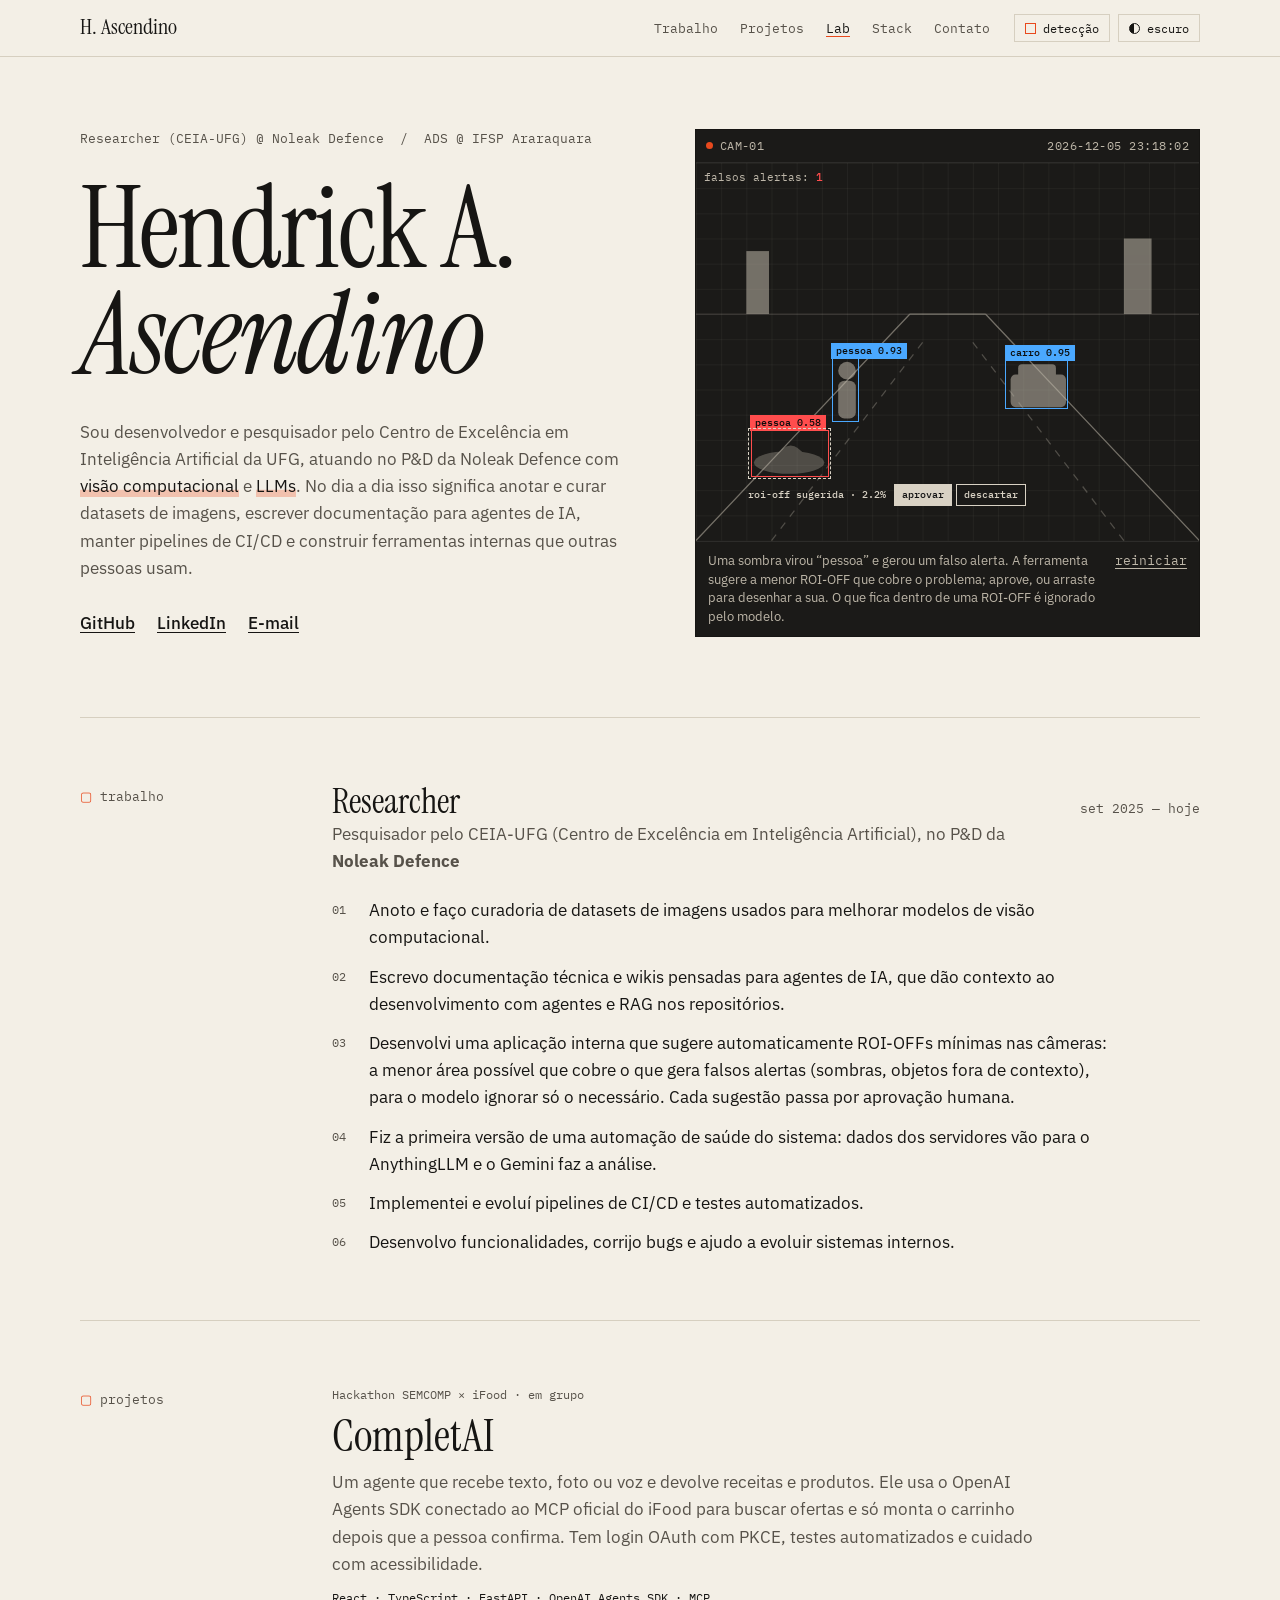
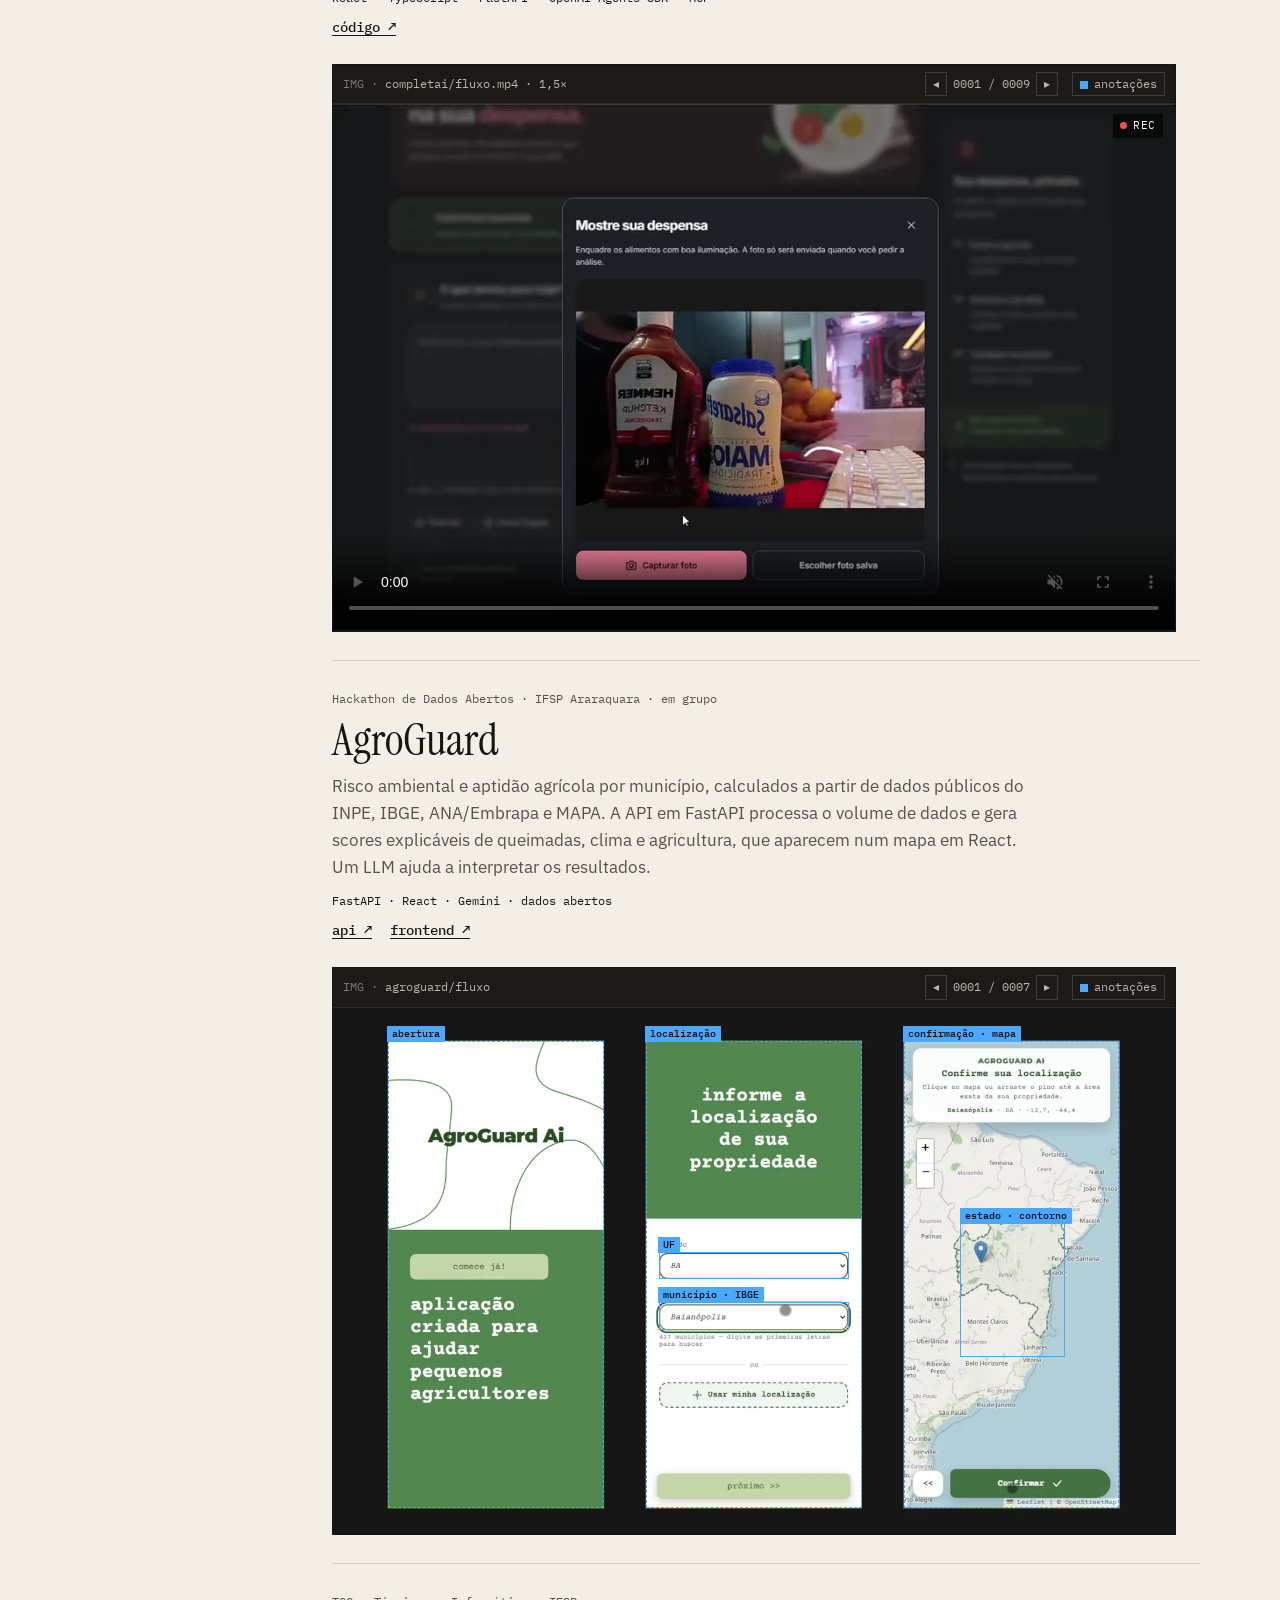
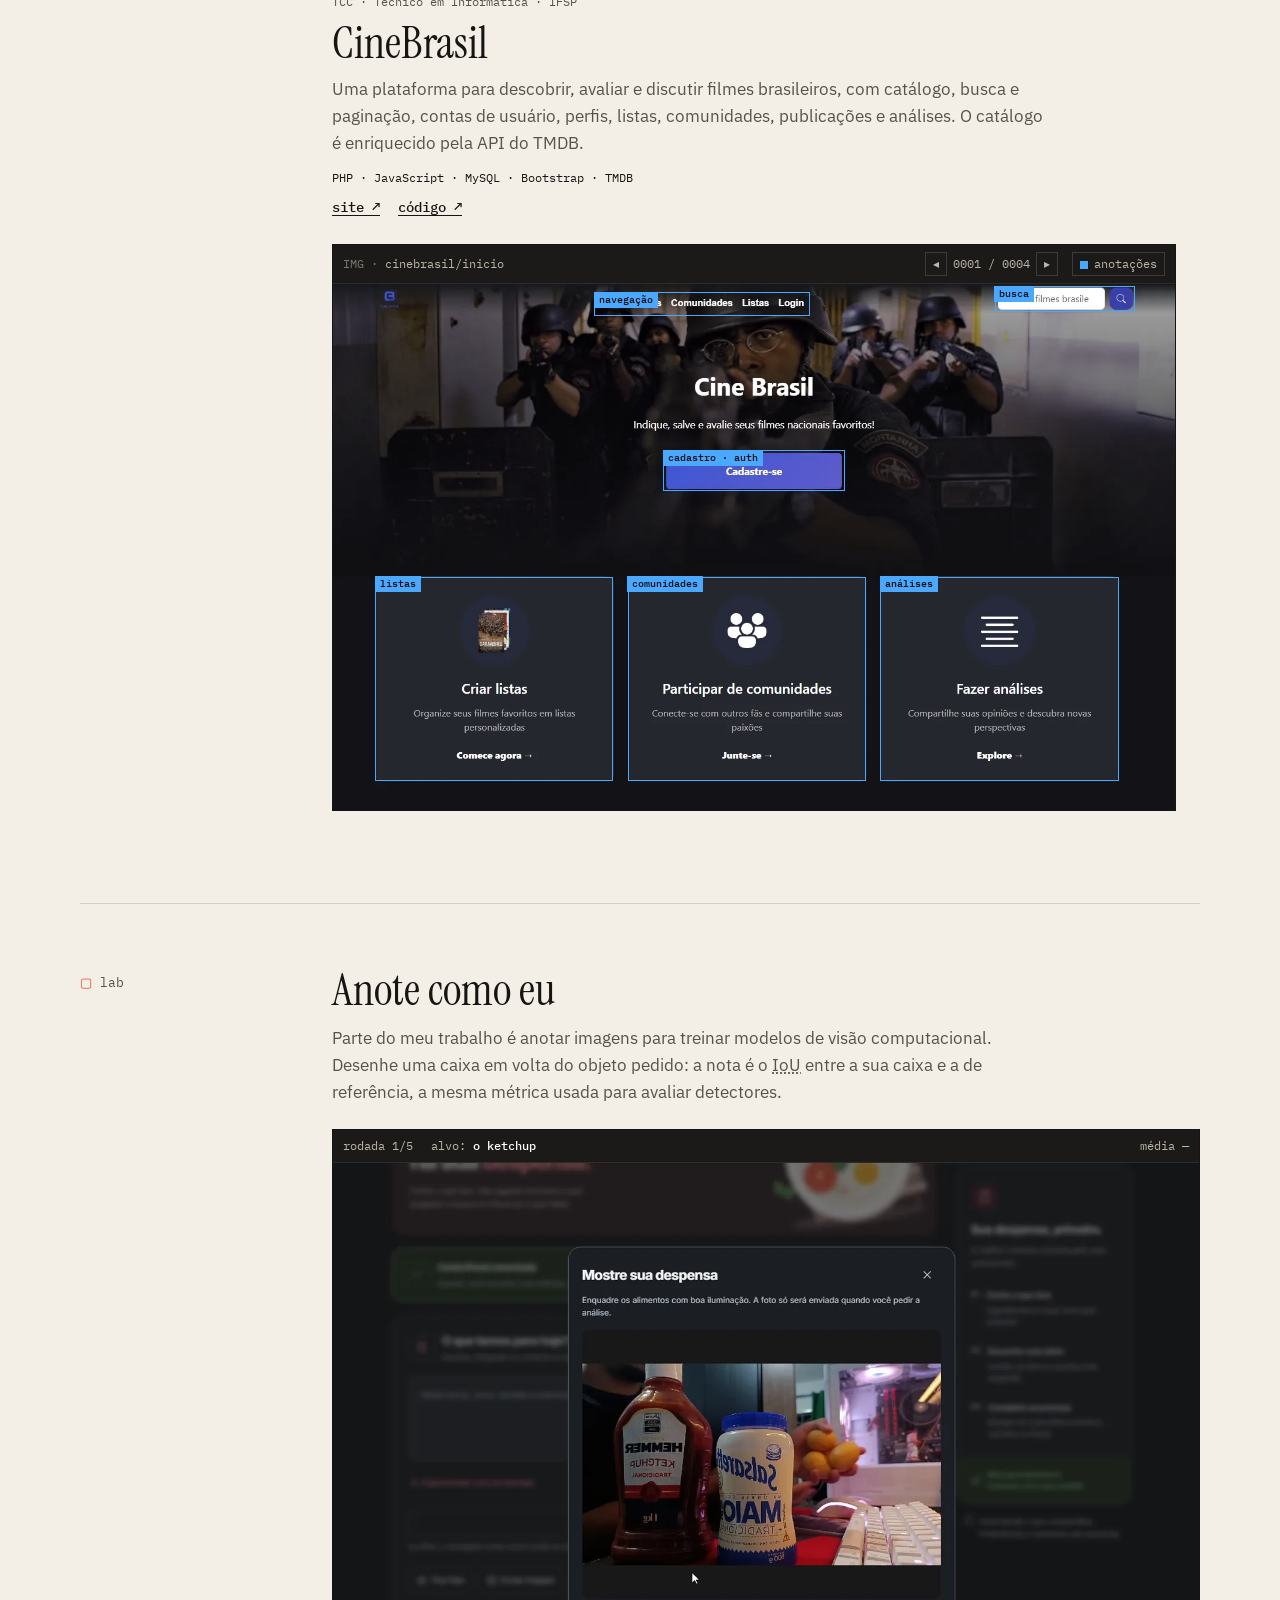
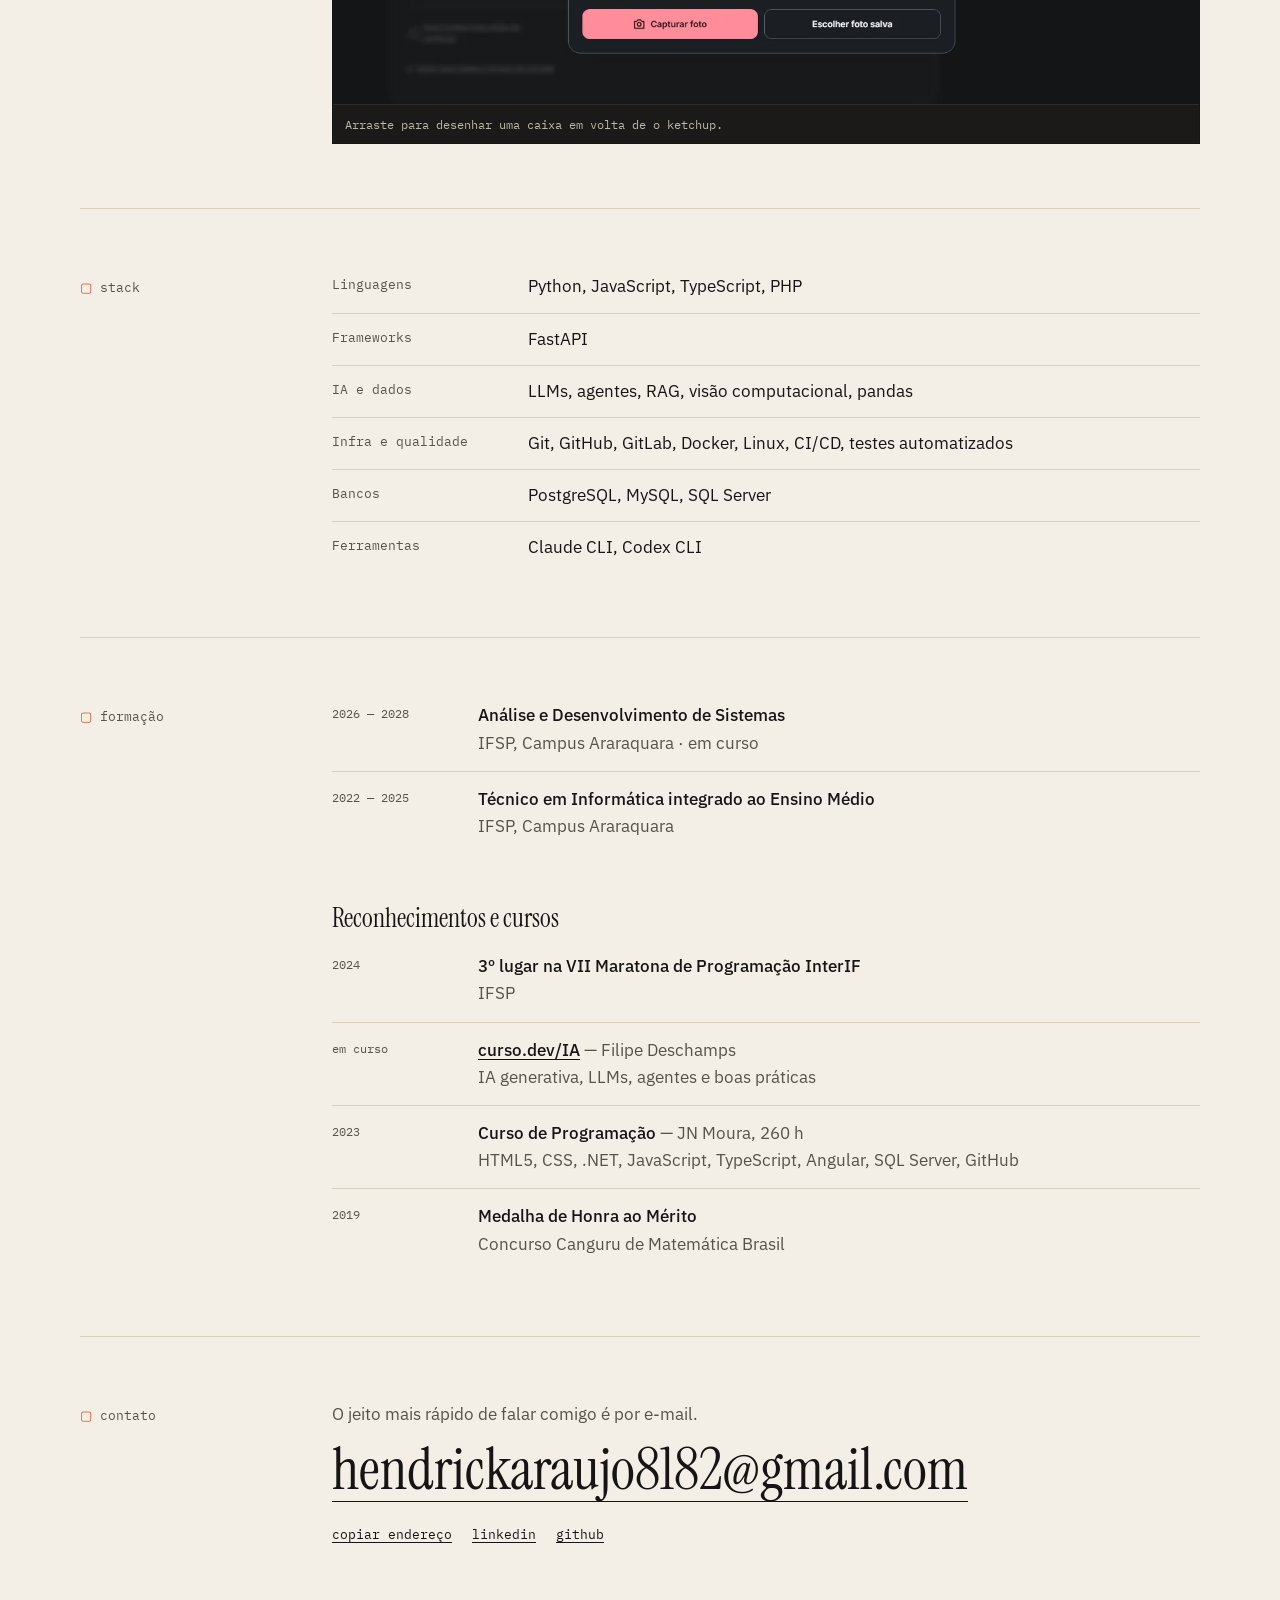
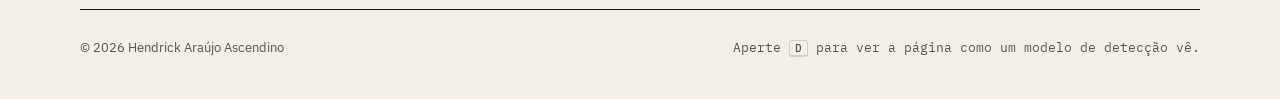
==== commit 7c8889f0: "feat: jogo de anotação "Anote como eu" no Lab (iou() a implementar) Interface, rodadas e testes da m" ====
--- a/index.html
+++ b/index.html
@@ -26,6 +26,7 @@
       <nav class="top__nav" aria-label="Principal">
         <a href="#trabalho">Trabalho</a>
         <a href="#projetos">Projetos</a>
+        <a href="#lab">Lab</a>
         <a href="#stack">Stack</a>
         <a href="#contato">Contato</a>
       </nav>
@@ -407,6 +408,42 @@
       </ol>
     </section>
 
+    <!-- LAB -->
+    <section class="block wrap" id="lab">
+      <h2 class="block__label">Lab</h2>
+      <div class="block__body">
+        <h3 class="lab__title">Anote como eu</h3>
+        <p class="lab__lead">
+          Parte do meu trabalho é anotar imagens para treinar modelos de visão computacional.
+          Desenhe uma caixa em volta do objeto pedido: a nota é o <abbr title="Intersection over Union">IoU</abbr>
+          entre a sua caixa e a de referência, a mesma métrica usada para avaliar detectores.
+        </p>
+        <figure class="game" data-det="jogo">
+          <div class="game__bar mono">
+            <span id="game-round">rodada 1/5</span>
+            <span class="game__target">alvo: <b id="game-target">—</b></span>
+            <span id="game-score">média —</span>
+          </div>
+          <div class="game__frame" id="game-frame" role="application"
+               aria-label="Área de anotação: arraste para desenhar uma caixa em volta do objeto pedido">
+            <img id="game-img" src="img/completai-2-foto.webp" width="1440" height="900" alt="" draggable="false">
+            <div class="game__layer" id="game-layer"></div>
+            <div class="game__end" id="game-end" hidden></div>
+          </div>
+          <div class="game__panel">
+            <p class="game__msg mono" id="game-msg" aria-live="polite"></p>
+            <div class="game__actions">
+              <button type="button" class="link-btn mono" id="game-retry" hidden>redesenhar</button>
+              <button type="button" class="tool" id="game-confirm" hidden>confirmar</button>
+              <button type="button" class="tool" id="game-next" hidden>próxima →</button>
+            </div>
+          </div>
+        </figure>
+        <!-- TODO(hendrick): depois de implementar js/iou.js, adicionar uma nota dizendo que a métrica é sua
+             e a interface foi feita com apoio de IA. -->
+      </div>
+    </section>
+
     <!-- STACK -->
     <section class="block wrap" id="stack">
       <h2 class="block__label">Stack</h2>
@@ -481,6 +518,8 @@
   <div class="det-layer" id="det-layer" aria-hidden="true"></div>
   <p class="det-hud mono" id="det-hud" aria-live="polite"></p>
 
+  <script src="js/iou.js"></script>
+  <script src="js/game.js"></script>
   <script src="script.js"></script>
 </body>
 </html>
--- a/styles.css
+++ b/styles.css
@@ -39,6 +39,7 @@
 
 /* ---------- base ---------- */
 *, *::before, *::after { box-sizing: border-box; }
+[hidden] { display: none !important; }   /* o atributo hidden sempre vence o display do CSS */
 html { scroll-behavior: smooth; scroll-padding-top: 72px; }
 body {
   margin: 0;
@@ -242,6 +243,41 @@
 .shot__scan.run { animation: scan 1.1s cubic-bezier(.4, 0, .2, 1) both; }
 @keyframes scan { 0% { top: 0; opacity: 1; } 90% { opacity: 1; } 100% { top: 100%; opacity: 0; } }
 
+/* ---------- lab: jogo de anotação ---------- */
+.lab__title { font: 400 clamp(2rem, 4vw, 2.8rem)/1 var(--serif); margin-bottom: 12px; }
+.lab__lead { color: var(--ink-2); max-width: 42em; margin-bottom: 22px; }
+.game { border: 1px solid var(--ink); background: var(--cam-bg); color: var(--cam-ink); }
+.game__bar { display: flex; flex-wrap: wrap; gap: 6px 18px; padding: 7px 10px; font-size: .72rem; border-bottom: 1px solid #ffffff14; }
+.game__target { margin-right: auto; }
+.game__target b { color: #fff; font-weight: 500; }
+.game__frame { position: relative; aspect-ratio: 16 / 10; cursor: crosshair; touch-action: none; user-select: none; overflow: hidden; }
+.game__frame img { display: block; width: 100%; height: 100%; object-fit: cover; pointer-events: none; }
+.game__layer { position: absolute; inset: 0; }
+.gbox { position: absolute; border: 2px solid var(--c); background: color-mix(in srgb, var(--c) 22%, transparent); }
+.gbox > span {
+  position: absolute; left: -2px; bottom: 100%; white-space: nowrap;
+  font: 500 10px/1 var(--mono); padding: 3px 5px; background: var(--c); color: #0b0b0b;
+}
+.gbox--user { --c: var(--det-ok); }
+.gbox--ref { --c: #4ade80; border-style: dashed; }
+.gbox--ref > span { bottom: auto; top: 100%; }
+.game__end {
+  position: absolute; inset: 0; display: grid; place-content: center; justify-items: center; gap: 14px;
+  background: color-mix(in srgb, var(--cam-bg) 88%, transparent); padding: 16px; text-align: center;
+}
+.game__end-title { font: 400 clamp(1.4rem, 3vw, 2rem)/1.1 var(--serif); color: #fff; }
+.game__end-list { display: grid; gap: 4px; font-size: .78rem; min-width: min(320px, 80vw); }
+.game__end-list li { display: flex; justify-content: space-between; gap: 16px; border-bottom: 1px solid #ffffff1f; padding: 3px 0; }
+.game__end-list b { color: #4ade80; font-weight: 500; }
+.game__end-list li.miss b { color: var(--det-bad); }
+.game__end .tool, .game__actions .tool { color: var(--cam-ink); border-color: #ffffff33; }
+.game__end .tool:hover, .game__actions .tool:hover { border-color: var(--cam-ink); color: #fff; }
+.game__panel { display: flex; align-items: center; justify-content: space-between; gap: 12px; flex-wrap: wrap;
+  padding: 10px 12px; border-top: 1px solid #ffffff14; }
+.game__msg { font-size: .78rem; line-height: 1.45; min-height: 1.45em; flex: 1 1 260px; }
+.game__actions { display: flex; align-items: center; gap: 10px; }
+.game__actions .link-btn { color: var(--cam-ink); }
+
 /* stack */
 .stack { display: grid; }
 .stack div { display: grid; grid-template-columns: 180px 1fr; gap: 16px; padding: 12px 0; border-top: 1px solid var(--rule); }
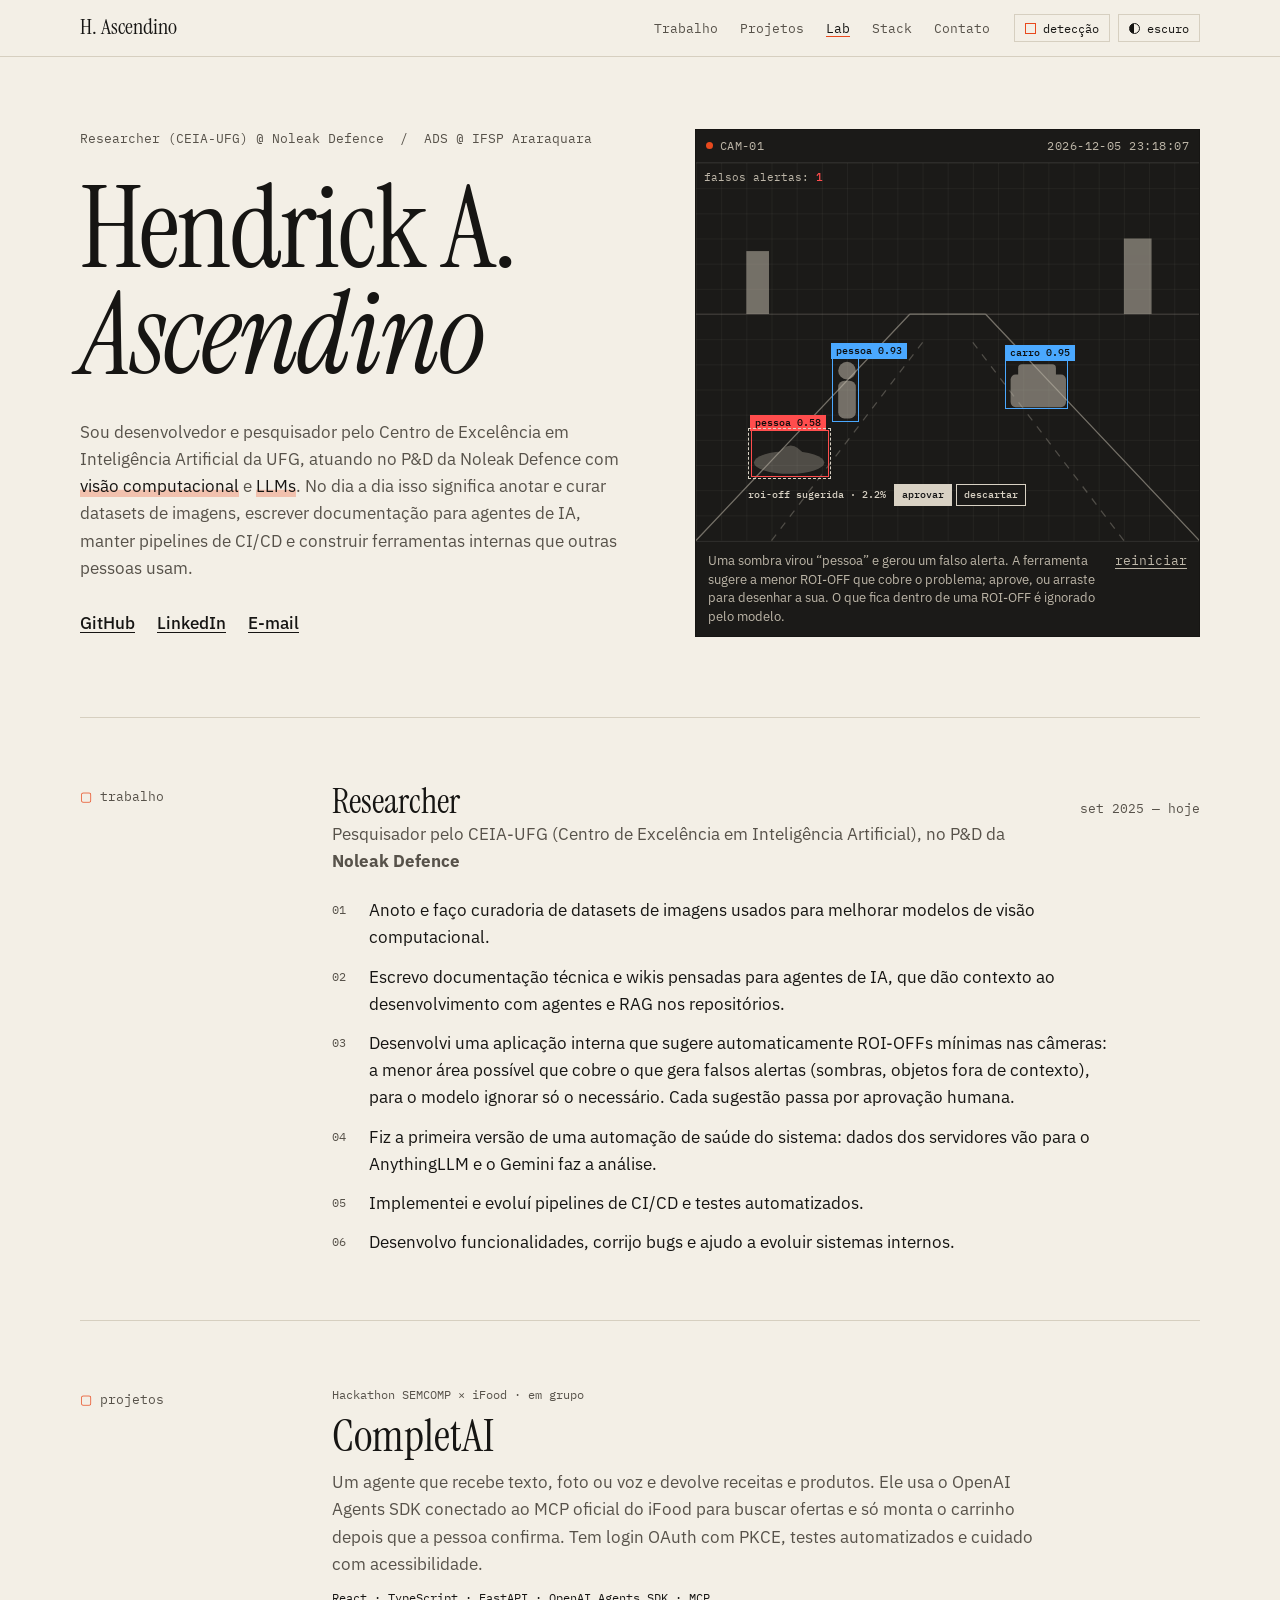
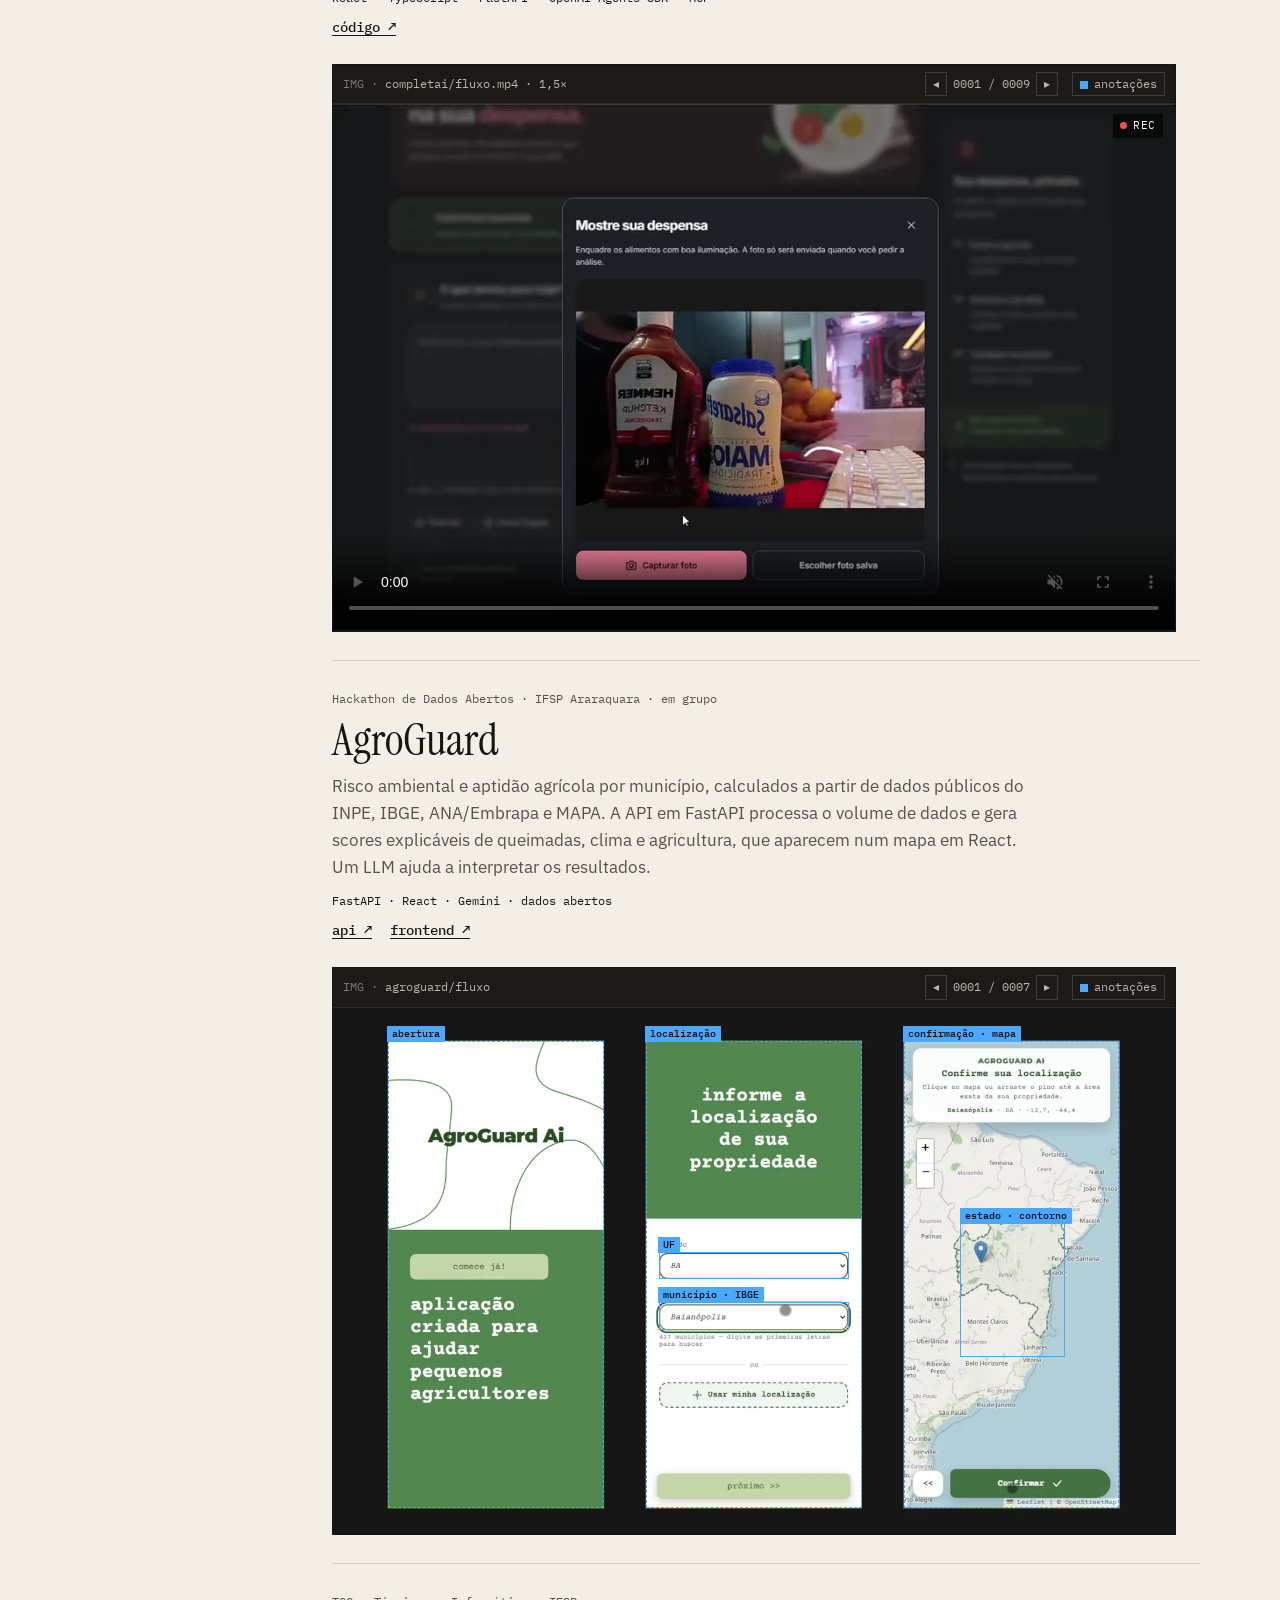
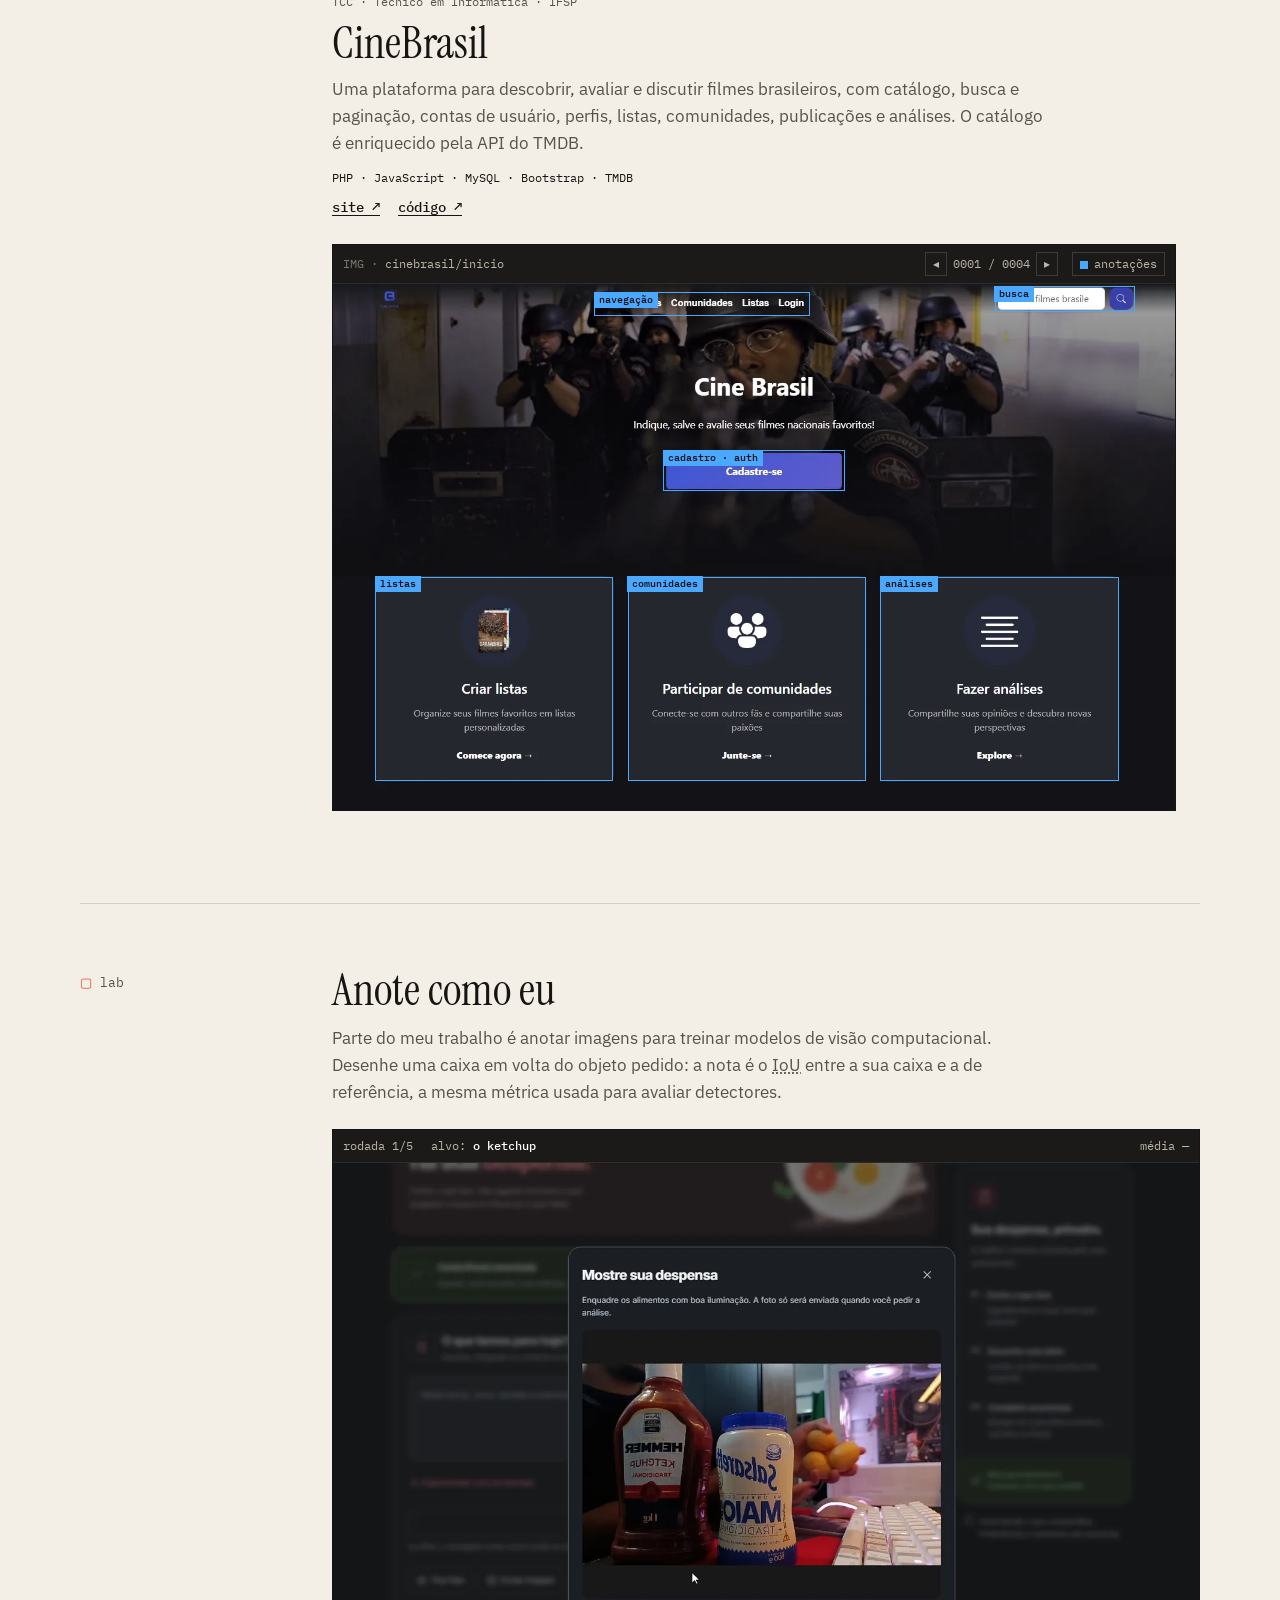
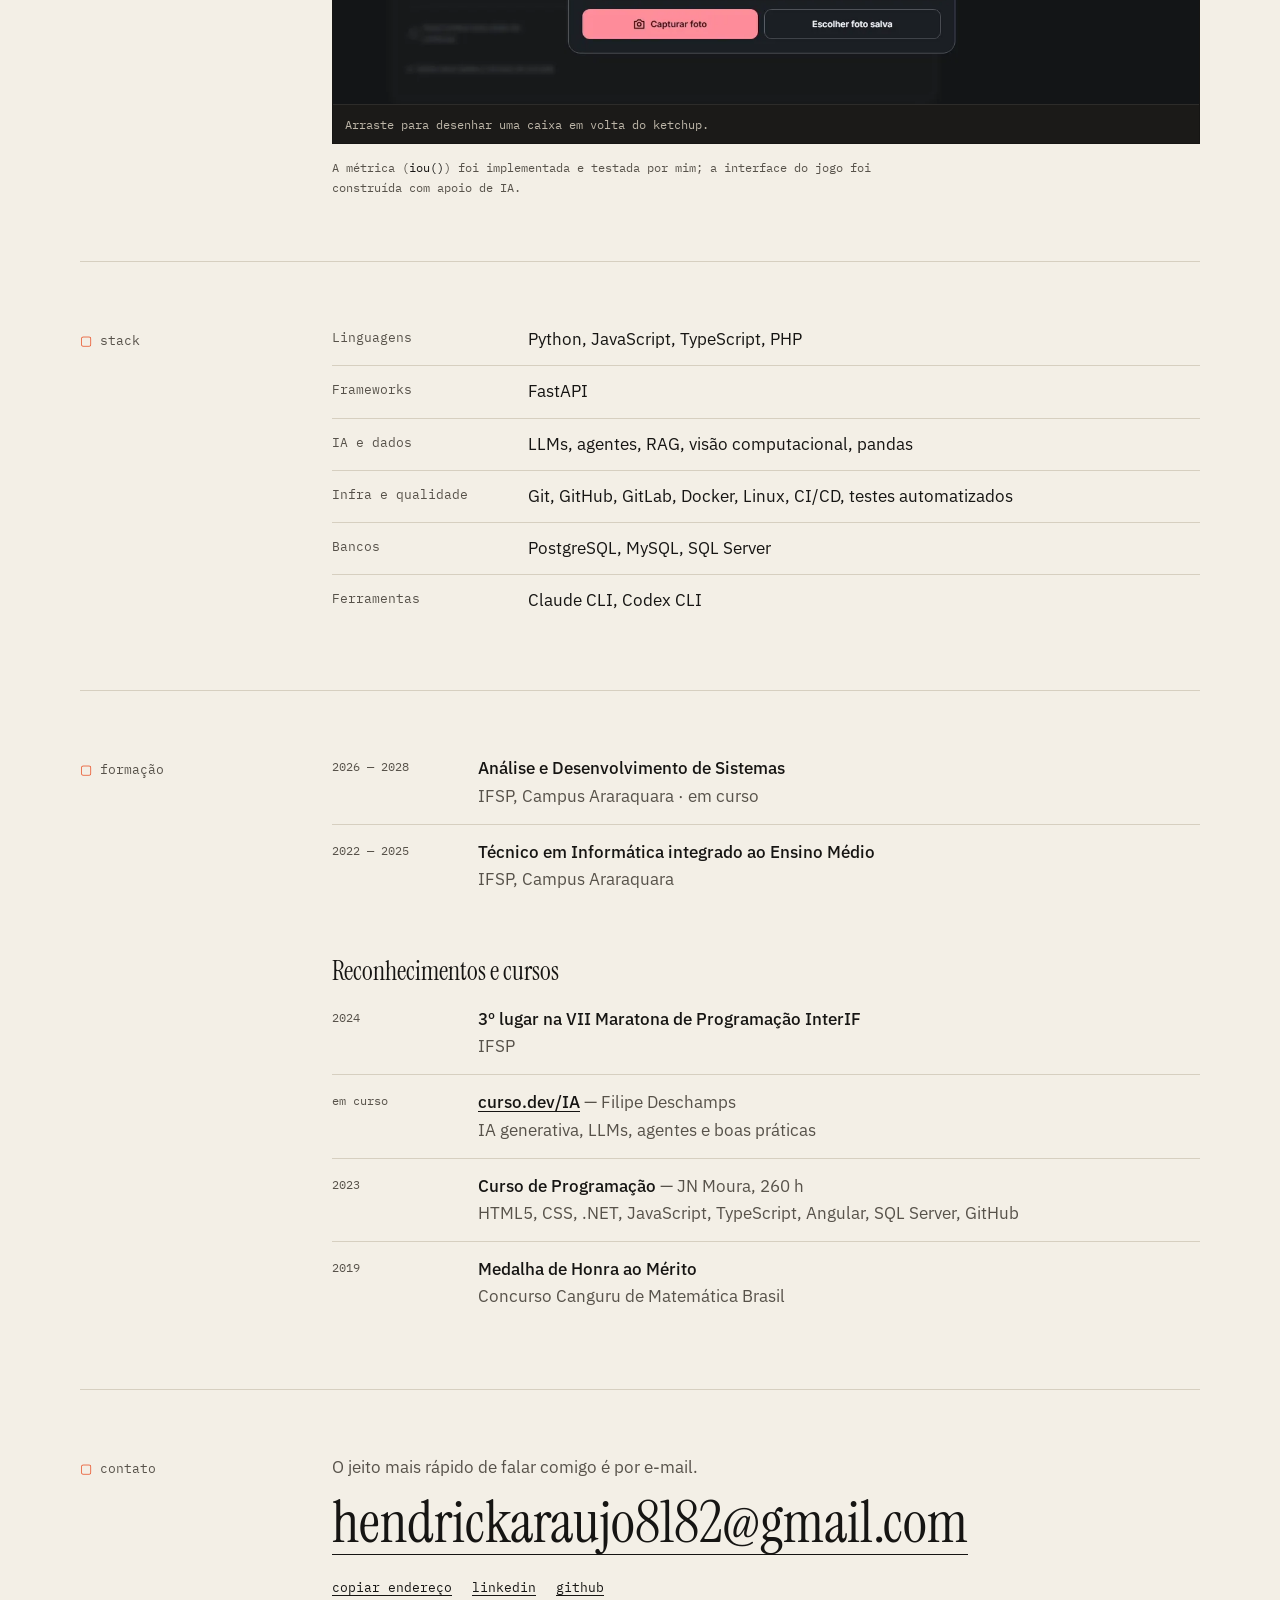
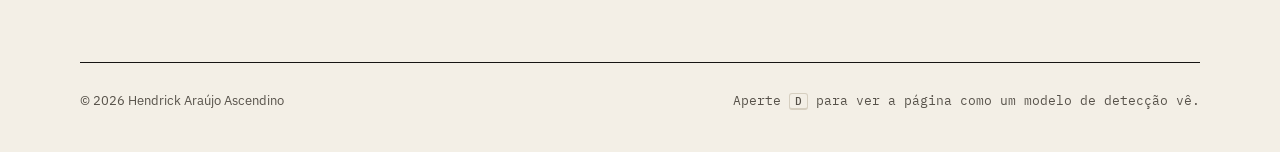
==== commit 8ad82dc3: "docs: credita a métrica do jogo de anotação e corrige "de o" → "do" Nota no Lab: a iou() foi impleme" ====
--- a/index.html
+++ b/index.html
@@ -439,8 +439,10 @@
             </div>
           </div>
         </figure>
-        <!-- TODO(hendrick): depois de implementar js/iou.js, adicionar uma nota dizendo que a métrica é sua
-             e a interface foi feita com apoio de IA. -->
+        <p class="lab__note mono">
+          A métrica (<code>iou()</code>) foi implementada e testada por mim;
+          a interface do jogo foi construída com apoio de IA.
+        </p>
       </div>
     </section>
 
--- a/styles.css
+++ b/styles.css
@@ -277,6 +277,8 @@
 .game__msg { font-size: .78rem; line-height: 1.45; min-height: 1.45em; flex: 1 1 260px; }
 .game__actions { display: flex; align-items: center; gap: 10px; }
 .game__actions .link-btn { color: var(--cam-ink); }
+.lab__note { margin-top: 14px; font-size: .76rem; color: var(--ink-2); max-width: 46em; line-height: 1.6; }
+.lab__note code { font-family: var(--mono); color: var(--ink); }
 
 /* stack */
 .stack { display: grid; }
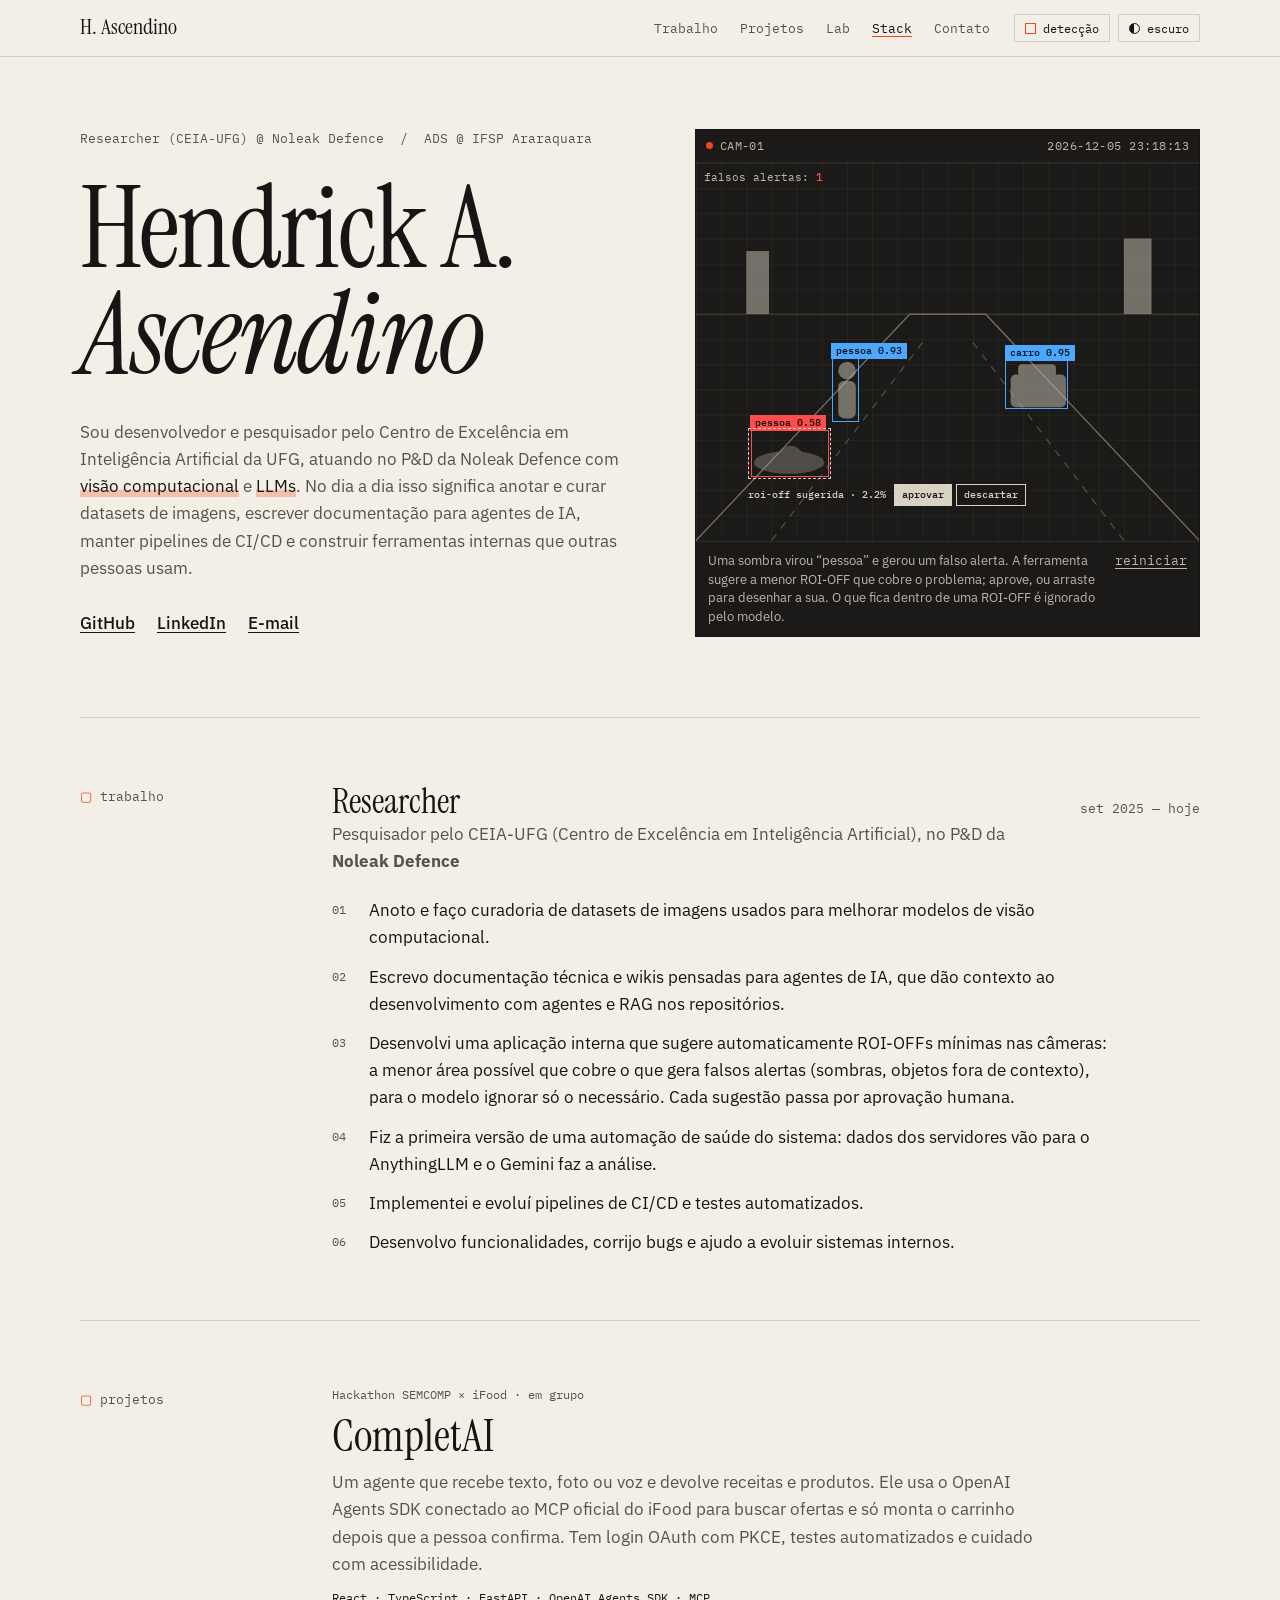
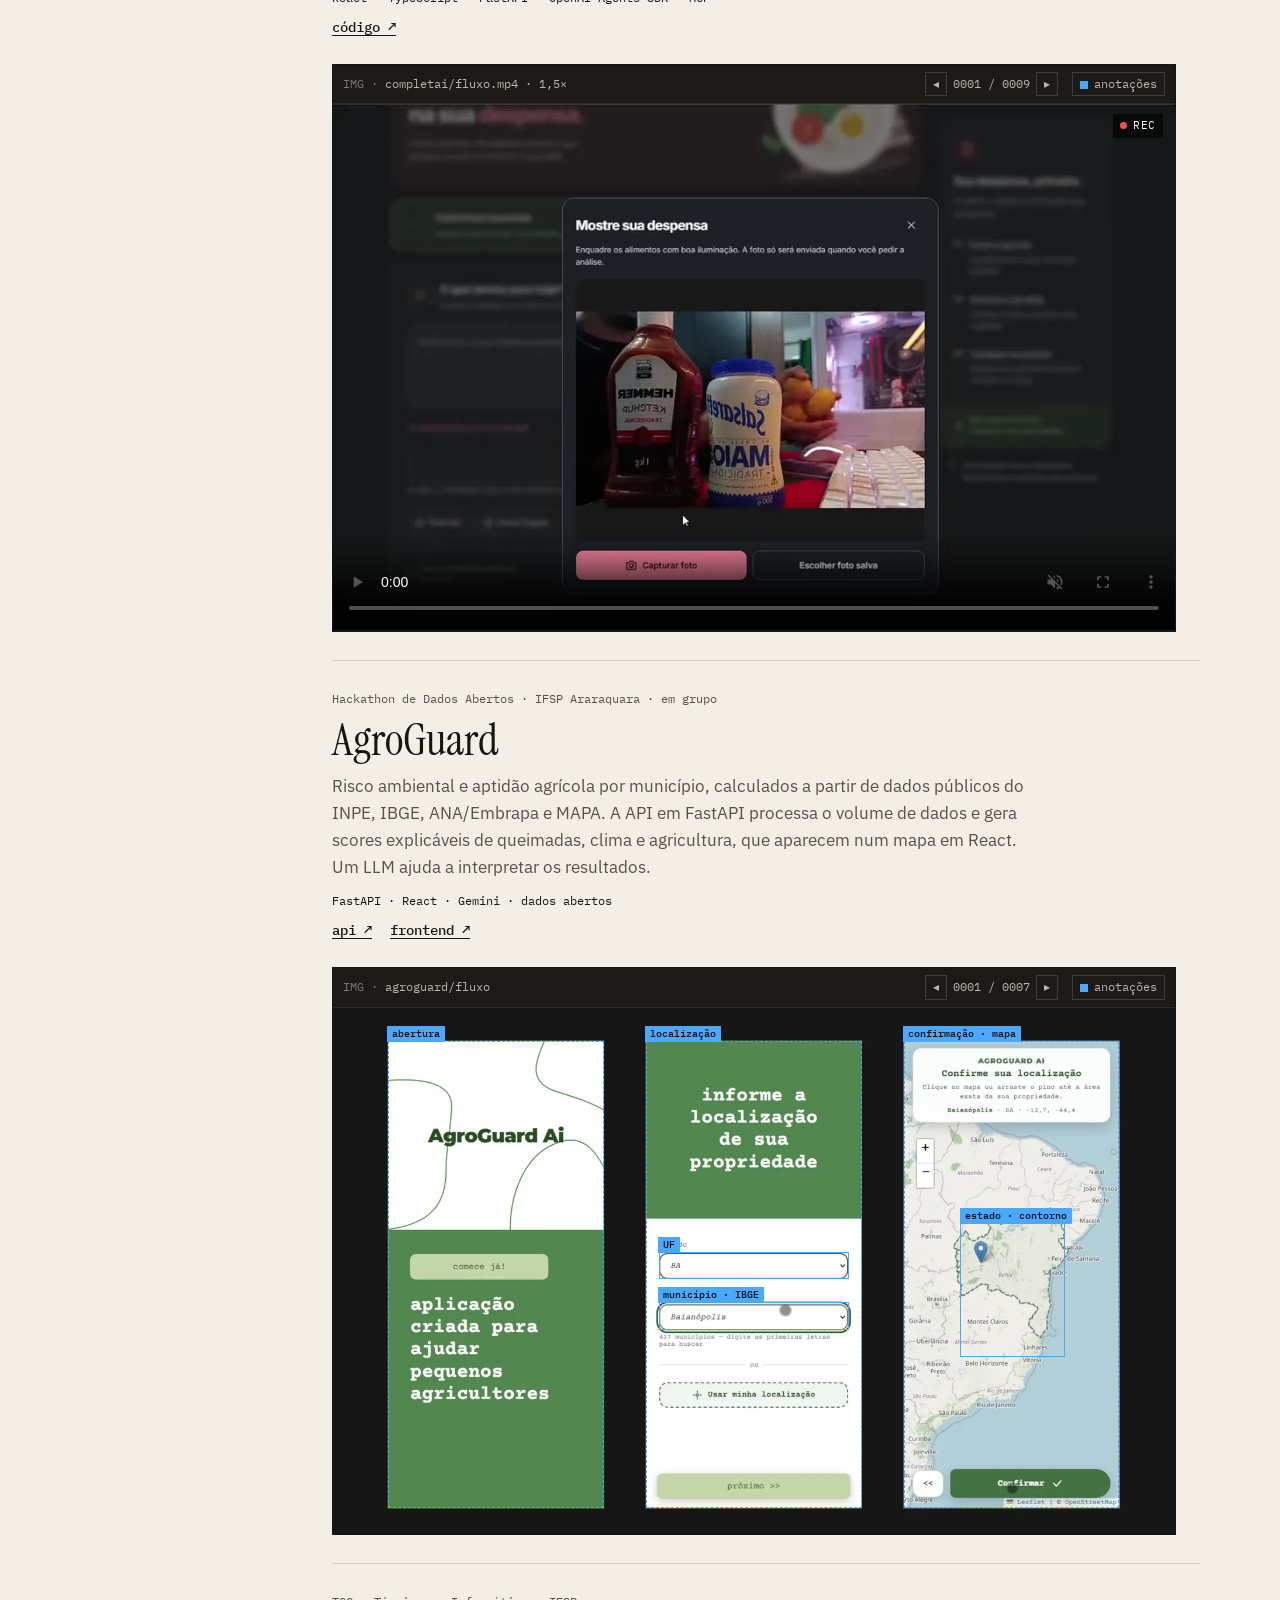
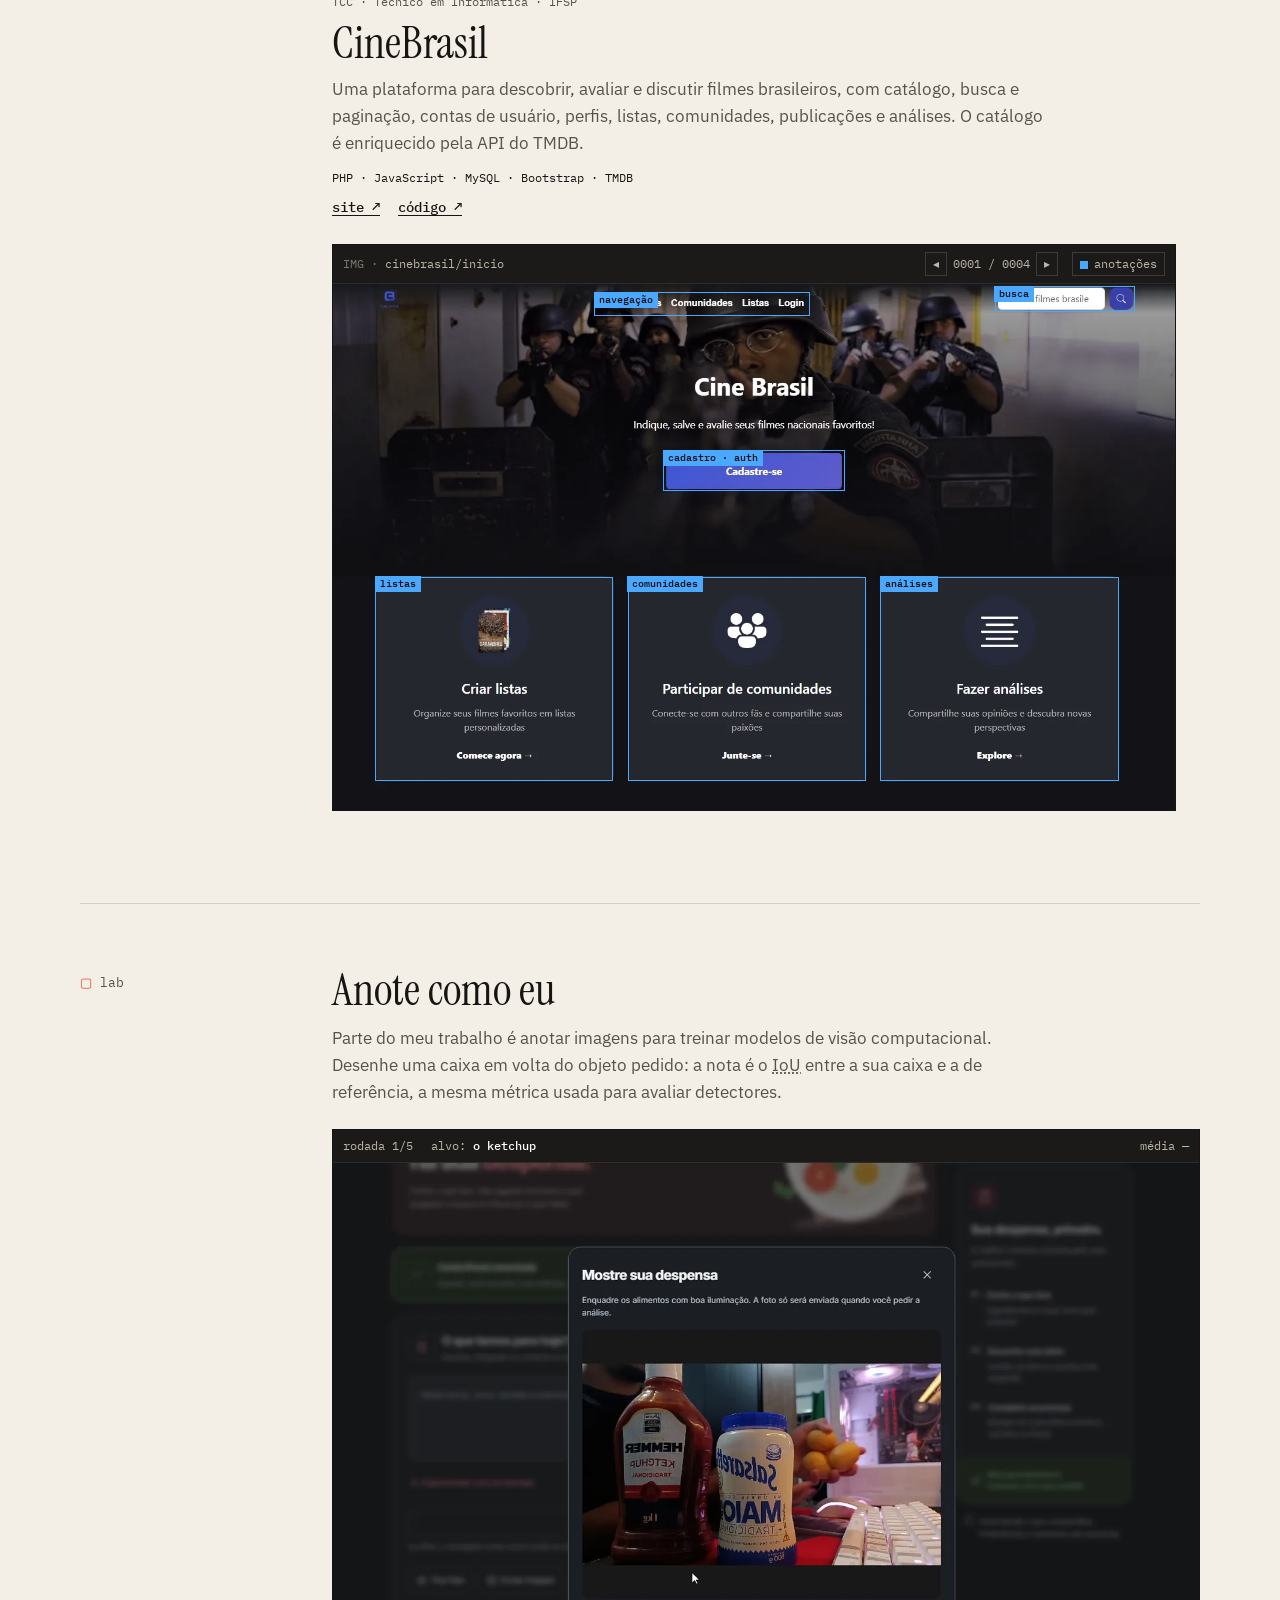
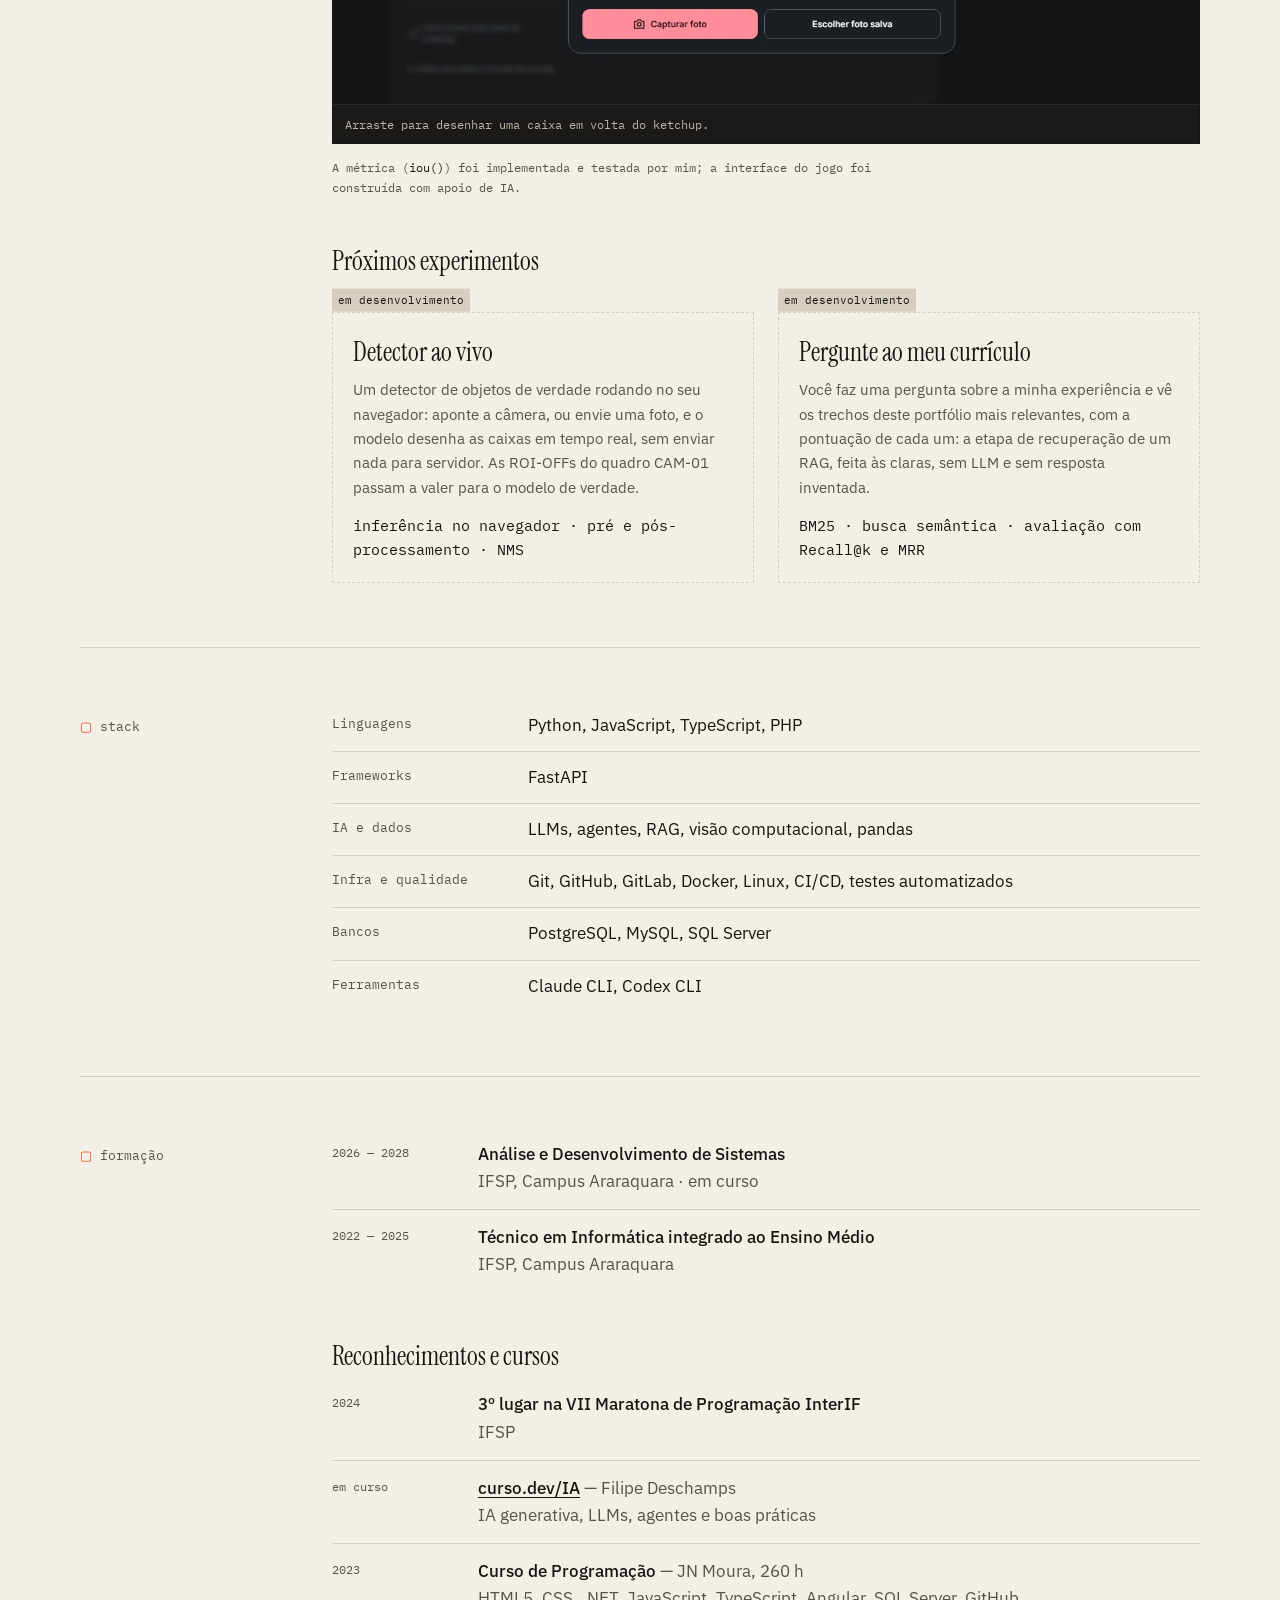
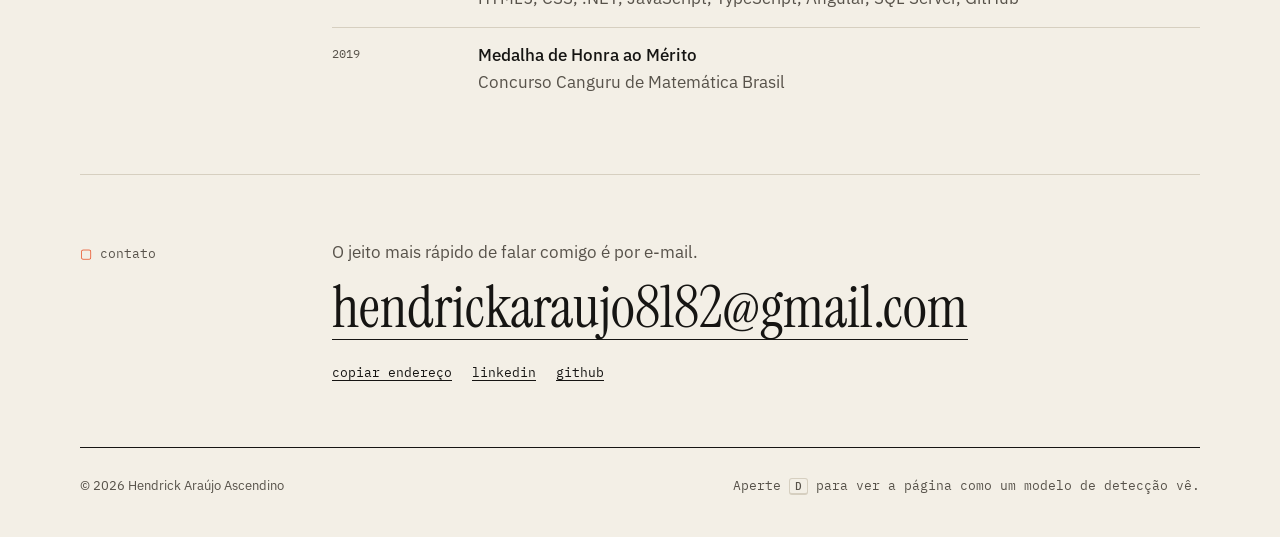
==== commit 82fab32b: "feat: prévia dos próximos experimentos no Lab Detector ao vivo e "Pergunte ao meu currículo" aparece" ====
--- a/index.html
+++ b/index.html
@@ -443,6 +443,30 @@
           A métrica (<code>iou()</code>) foi implementada e testada por mim;
           a interface do jogo foi construída com apoio de IA.
         </p>
+
+        <h3 class="sub">Próximos experimentos</h3>
+        <ul class="wip">
+          <li class="wip__item" data-det="em desenvolvimento">
+            <span class="wip__tag mono">em desenvolvimento</span>
+            <h4>Detector ao vivo</h4>
+            <p>
+              Um detector de objetos de verdade rodando no seu navegador: aponte a câmera, ou envie uma foto,
+              e o modelo desenha as caixas em tempo real, sem enviar nada para servidor. As ROI-OFFs do
+              quadro CAM-01 passam a valer para o modelo de verdade.
+            </p>
+            <p class="wip__stack mono">inferência no navegador · pré e pós-processamento · NMS</p>
+          </li>
+          <li class="wip__item" data-det="em desenvolvimento">
+            <span class="wip__tag mono">em desenvolvimento</span>
+            <h4>Pergunte ao meu currículo</h4>
+            <p>
+              Você faz uma pergunta sobre a minha experiência e vê os trechos deste portfólio mais
+              relevantes, com a pontuação de cada um: a etapa de recuperação de um RAG, feita às claras,
+              sem LLM e sem resposta inventada.
+            </p>
+            <p class="wip__stack mono">BM25 · busca semântica · avaliação com Recall@k e MRR</p>
+          </li>
+        </ul>
       </div>
     </section>
 
--- a/styles.css
+++ b/styles.css
@@ -280,6 +280,19 @@
 .lab__note { margin-top: 14px; font-size: .76rem; color: var(--ink-2); max-width: 46em; line-height: 1.6; }
 .lab__note code { font-family: var(--mono); color: var(--ink); }
 
+/* próximos experimentos: caixas tracejadas "aguardando anotação" */
+.wip { display: grid; grid-template-columns: repeat(auto-fit, minmax(min(100%, 300px), 1fr)); gap: 40px 24px; margin-top: 34px; }
+.wip__item { position: relative; border: 1.5px dashed var(--rule); padding: 26px 20px 20px; transition: border-color .2s; }
+.wip__item:hover { border-color: var(--mark); }
+.wip__tag {
+  position: absolute; left: -1.5px; top: -1.5px; transform: translateY(-100%);
+  font-size: .68rem; padding: 3px 6px; background: var(--rule); color: var(--ink);
+}
+.wip__item:hover .wip__tag { background: var(--mark); color: var(--mark-ink); }
+.wip__item h4 { font: 400 1.6rem/1.1 var(--serif); margin: 0 0 10px; }
+.wip__item p { color: var(--ink-2); font-size: .95rem; }
+.wip__stack { margin-top: 14px; font-size: .74rem; color: var(--ink) !important; }
+
 /* stack */
 .stack { display: grid; }
 .stack div { display: grid; grid-template-columns: 180px 1fr; gap: 16px; padding: 12px 0; border-top: 1px solid var(--rule); }
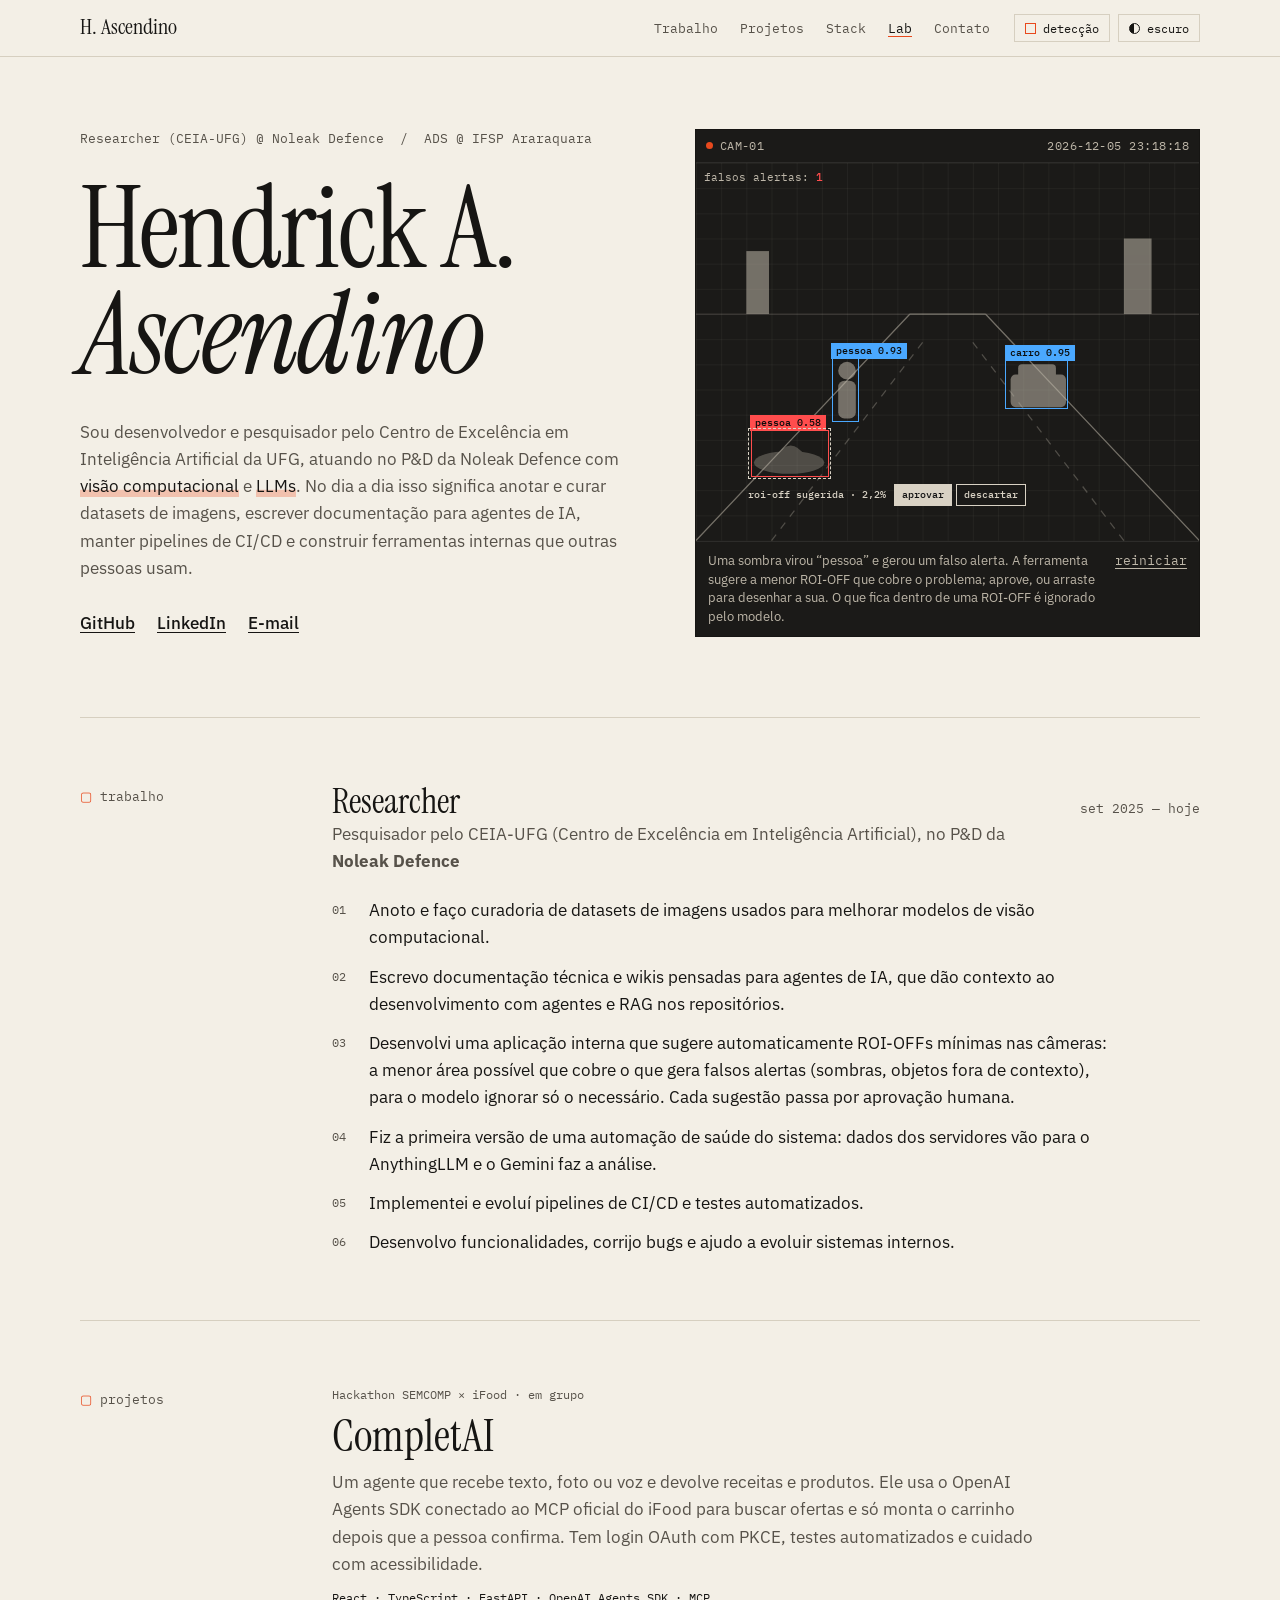
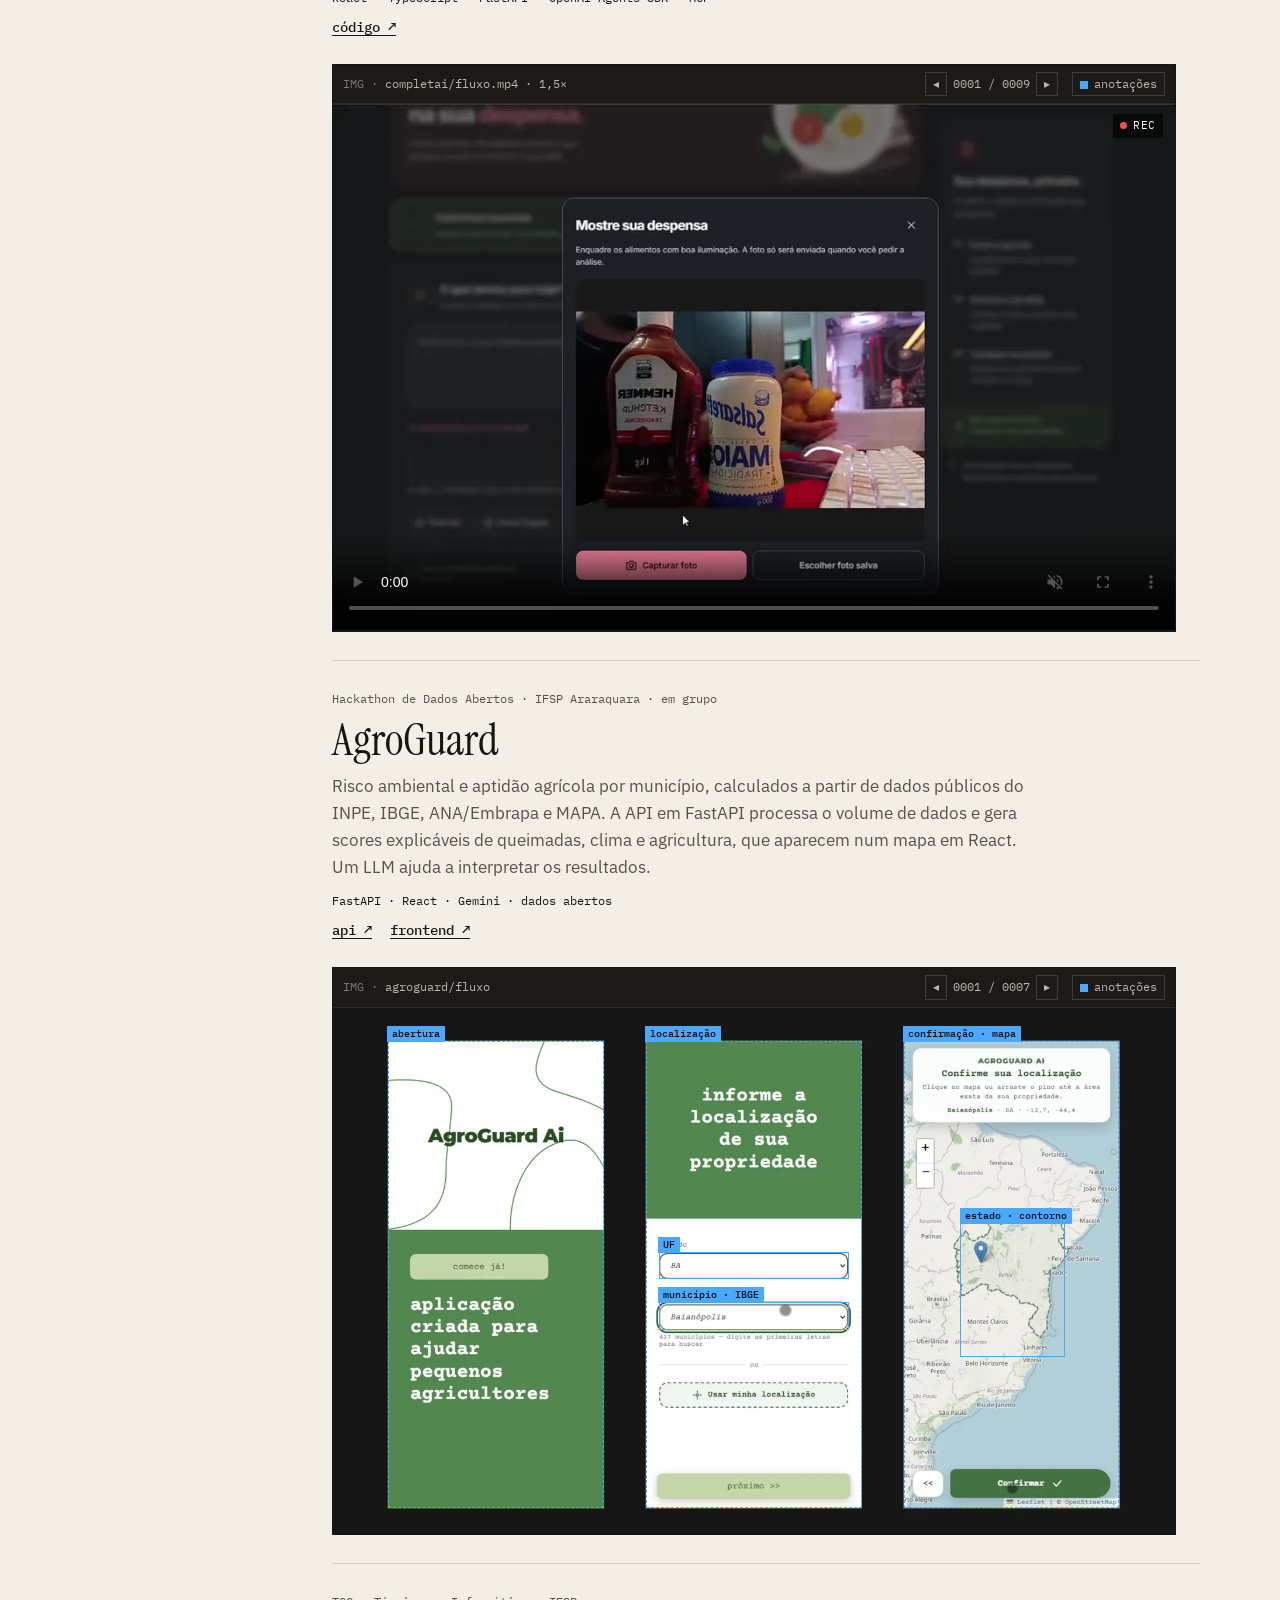
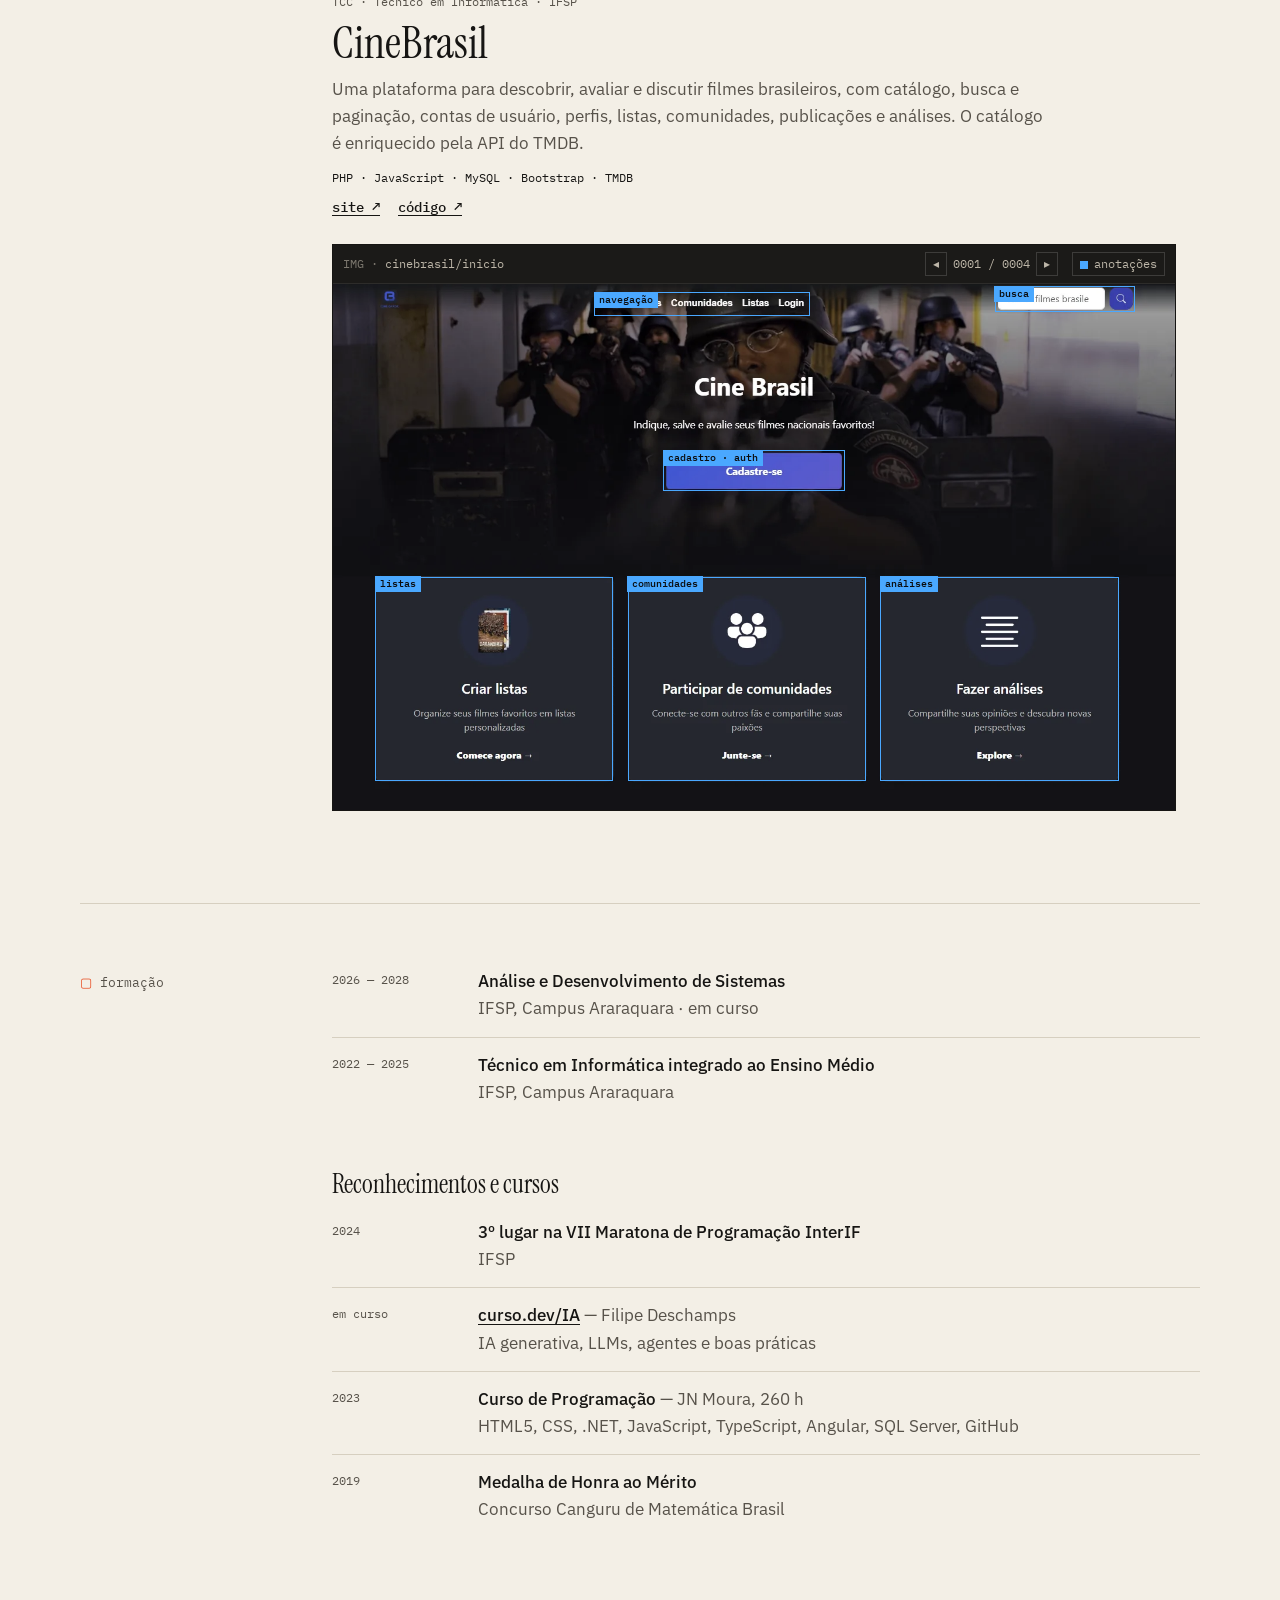
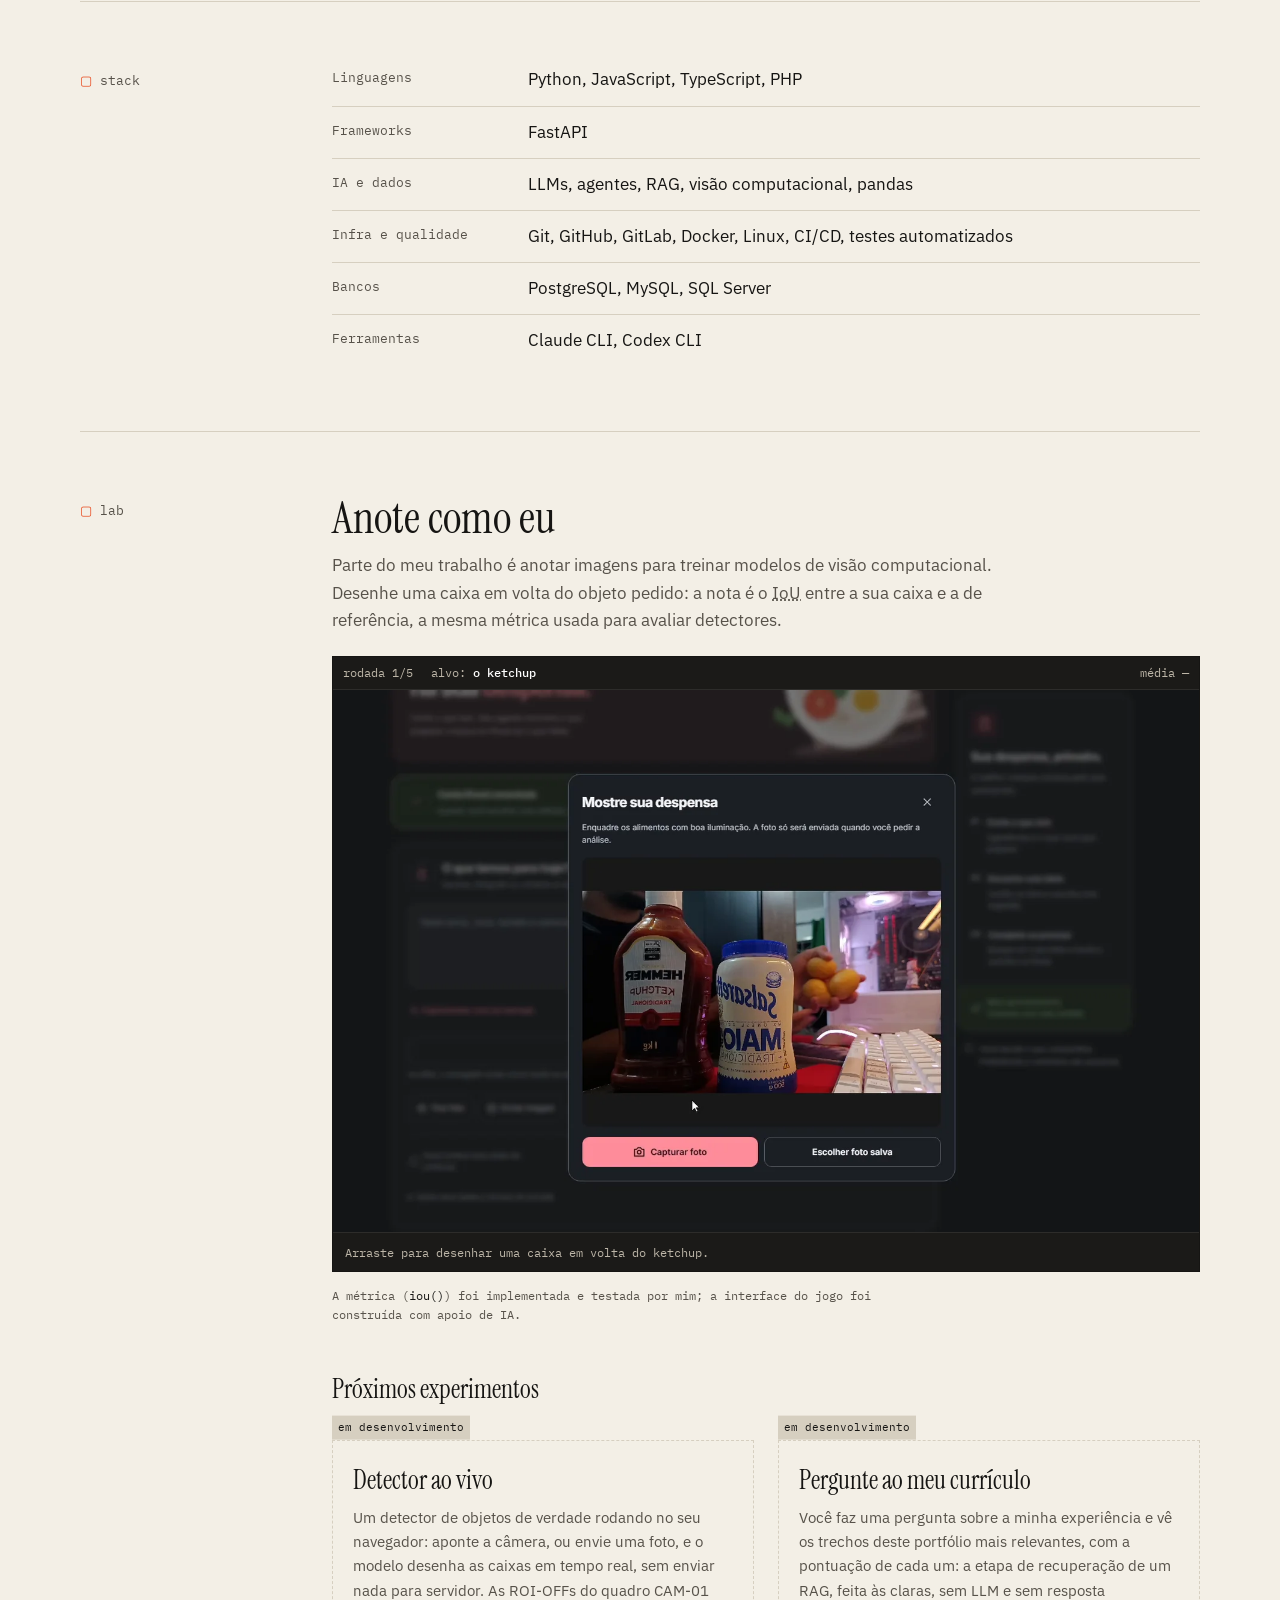
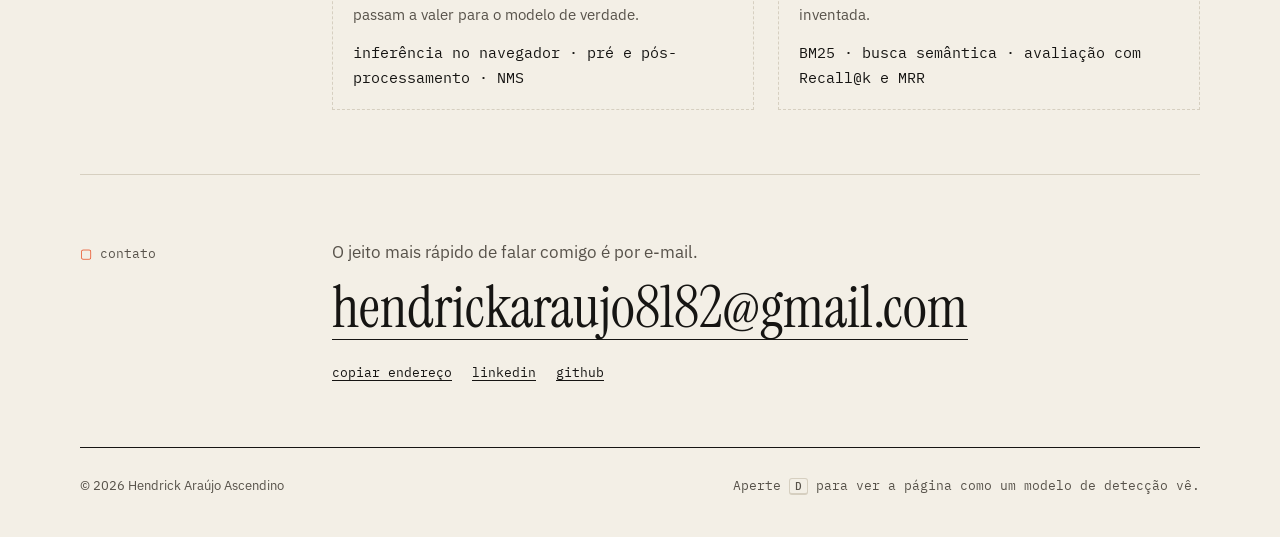
==== commit 014117ac: "feat: Formação e Stack antes do Lab, que passa a fechar a página Nova ordem: Trabalho → Projetos → F" ====
--- a/index.html
+++ b/index.html
@@ -26,8 +26,8 @@
       <nav class="top__nav" aria-label="Principal">
         <a href="#trabalho">Trabalho</a>
         <a href="#projetos">Projetos</a>
+        <a href="#stack">Stack</a>
         <a href="#lab">Lab</a>
-        <a href="#stack">Stack</a>
         <a href="#contato">Contato</a>
       </nav>
       <div class="top__tools">
@@ -408,6 +408,56 @@
       </ol>
     </section>
 
+    <!-- FORMAÇÃO -->
+    <section class="block wrap" id="formacao">
+      <h2 class="block__label">Formação</h2>
+      <div class="block__body">
+        <ul class="rows">
+          <li data-det="formação">
+            <span class="mono rows__date">2026 — 2028</span>
+            <span><strong>Análise e Desenvolvimento de Sistemas</strong><br>IFSP, Campus Araraquara · em curso</span>
+          </li>
+          <li data-det="formação">
+            <span class="mono rows__date">2022 — 2025</span>
+            <span><strong>Técnico em Informática integrado ao Ensino Médio</strong><br>IFSP, Campus Araraquara</span>
+          </li>
+        </ul>
+
+        <h3 class="sub">Reconhecimentos e cursos</h3>
+        <ul class="rows">
+          <li data-det="prêmio">
+            <span class="mono rows__date">2024</span>
+            <span><strong>3º lugar na VII Maratona de Programação InterIF</strong><br>IFSP</span>
+          </li>
+          <li data-det="curso">
+            <span class="mono rows__date">em curso</span>
+            <span><strong><a href="https://curso.dev/ia" target="_blank" rel="noopener">curso.dev/IA</a></strong> — Filipe Deschamps<br>IA generativa, LLMs, agentes e boas práticas</span>
+          </li>
+          <li data-det="curso">
+            <span class="mono rows__date">2023</span>
+            <span><strong>Curso de Programação</strong> — JN Moura, 260 h<br>HTML5, CSS, .NET, JavaScript, TypeScript, Angular, SQL Server, GitHub</span>
+          </li>
+          <li data-det="prêmio">
+            <span class="mono rows__date">2019</span>
+            <span><strong>Medalha de Honra ao Mérito</strong><br>Concurso Canguru de Matemática Brasil</span>
+          </li>
+        </ul>
+      </div>
+    </section>
+
+    <!-- STACK -->
+    <section class="block wrap" id="stack">
+      <h2 class="block__label">Stack</h2>
+      <dl class="block__body stack" data-det="habilidades">
+        <div><dt>Linguagens</dt><dd>Python, JavaScript, TypeScript, PHP</dd></div>
+        <div><dt>Frameworks</dt><dd>FastAPI</dd></div>
+        <div><dt>IA e dados</dt><dd>LLMs, agentes, RAG, visão computacional, pandas</dd></div>
+        <div><dt>Infra e qualidade</dt><dd>Git, GitHub, GitLab, Docker, Linux, CI/CD, testes automatizados</dd></div>
+        <div><dt>Bancos</dt><dd>PostgreSQL, MySQL, SQL Server</dd></div>
+        <div><dt>Ferramentas</dt><dd>Claude CLI, Codex CLI</dd></div>
+      </dl>
+    </section>
+
     <!-- LAB -->
     <section class="block wrap" id="lab">
       <h2 class="block__label">Lab</h2>
@@ -470,56 +520,6 @@
       </div>
     </section>
 
-    <!-- STACK -->
-    <section class="block wrap" id="stack">
-      <h2 class="block__label">Stack</h2>
-      <dl class="block__body stack" data-det="habilidades">
-        <div><dt>Linguagens</dt><dd>Python, JavaScript, TypeScript, PHP</dd></div>
-        <div><dt>Frameworks</dt><dd>FastAPI</dd></div>
-        <div><dt>IA e dados</dt><dd>LLMs, agentes, RAG, visão computacional, pandas</dd></div>
-        <div><dt>Infra e qualidade</dt><dd>Git, GitHub, GitLab, Docker, Linux, CI/CD, testes automatizados</dd></div>
-        <div><dt>Bancos</dt><dd>PostgreSQL, MySQL, SQL Server</dd></div>
-        <div><dt>Ferramentas</dt><dd>Claude CLI, Codex CLI</dd></div>
-      </dl>
-    </section>
-
-    <!-- FORMAÇÃO -->
-    <section class="block wrap" id="formacao">
-      <h2 class="block__label">Formação</h2>
-      <div class="block__body">
-        <ul class="rows">
-          <li data-det="formação">
-            <span class="mono rows__date">2026 — 2028</span>
-            <span><strong>Análise e Desenvolvimento de Sistemas</strong><br>IFSP, Campus Araraquara · em curso</span>
-          </li>
-          <li data-det="formação">
-            <span class="mono rows__date">2022 — 2025</span>
-            <span><strong>Técnico em Informática integrado ao Ensino Médio</strong><br>IFSP, Campus Araraquara</span>
-          </li>
-        </ul>
-
-        <h3 class="sub">Reconhecimentos e cursos</h3>
-        <ul class="rows">
-          <li data-det="prêmio">
-            <span class="mono rows__date">2024</span>
-            <span><strong>3º lugar na VII Maratona de Programação InterIF</strong><br>IFSP</span>
-          </li>
-          <li data-det="curso">
-            <span class="mono rows__date">em curso</span>
-            <span><strong><a href="https://curso.dev/ia" target="_blank" rel="noopener">curso.dev/IA</a></strong> — Filipe Deschamps<br>IA generativa, LLMs, agentes e boas práticas</span>
-          </li>
-          <li data-det="curso">
-            <span class="mono rows__date">2023</span>
-            <span><strong>Curso de Programação</strong> — JN Moura, 260 h<br>HTML5, CSS, .NET, JavaScript, TypeScript, Angular, SQL Server, GitHub</span>
-          </li>
-          <li data-det="prêmio">
-            <span class="mono rows__date">2019</span>
-            <span><strong>Medalha de Honra ao Mérito</strong><br>Concurso Canguru de Matemática Brasil</span>
-          </li>
-        </ul>
-      </div>
-    </section>
-
     <!-- CONTATO -->
     <section class="block wrap contact" id="contato">
       <h2 class="block__label">Contato</h2>
